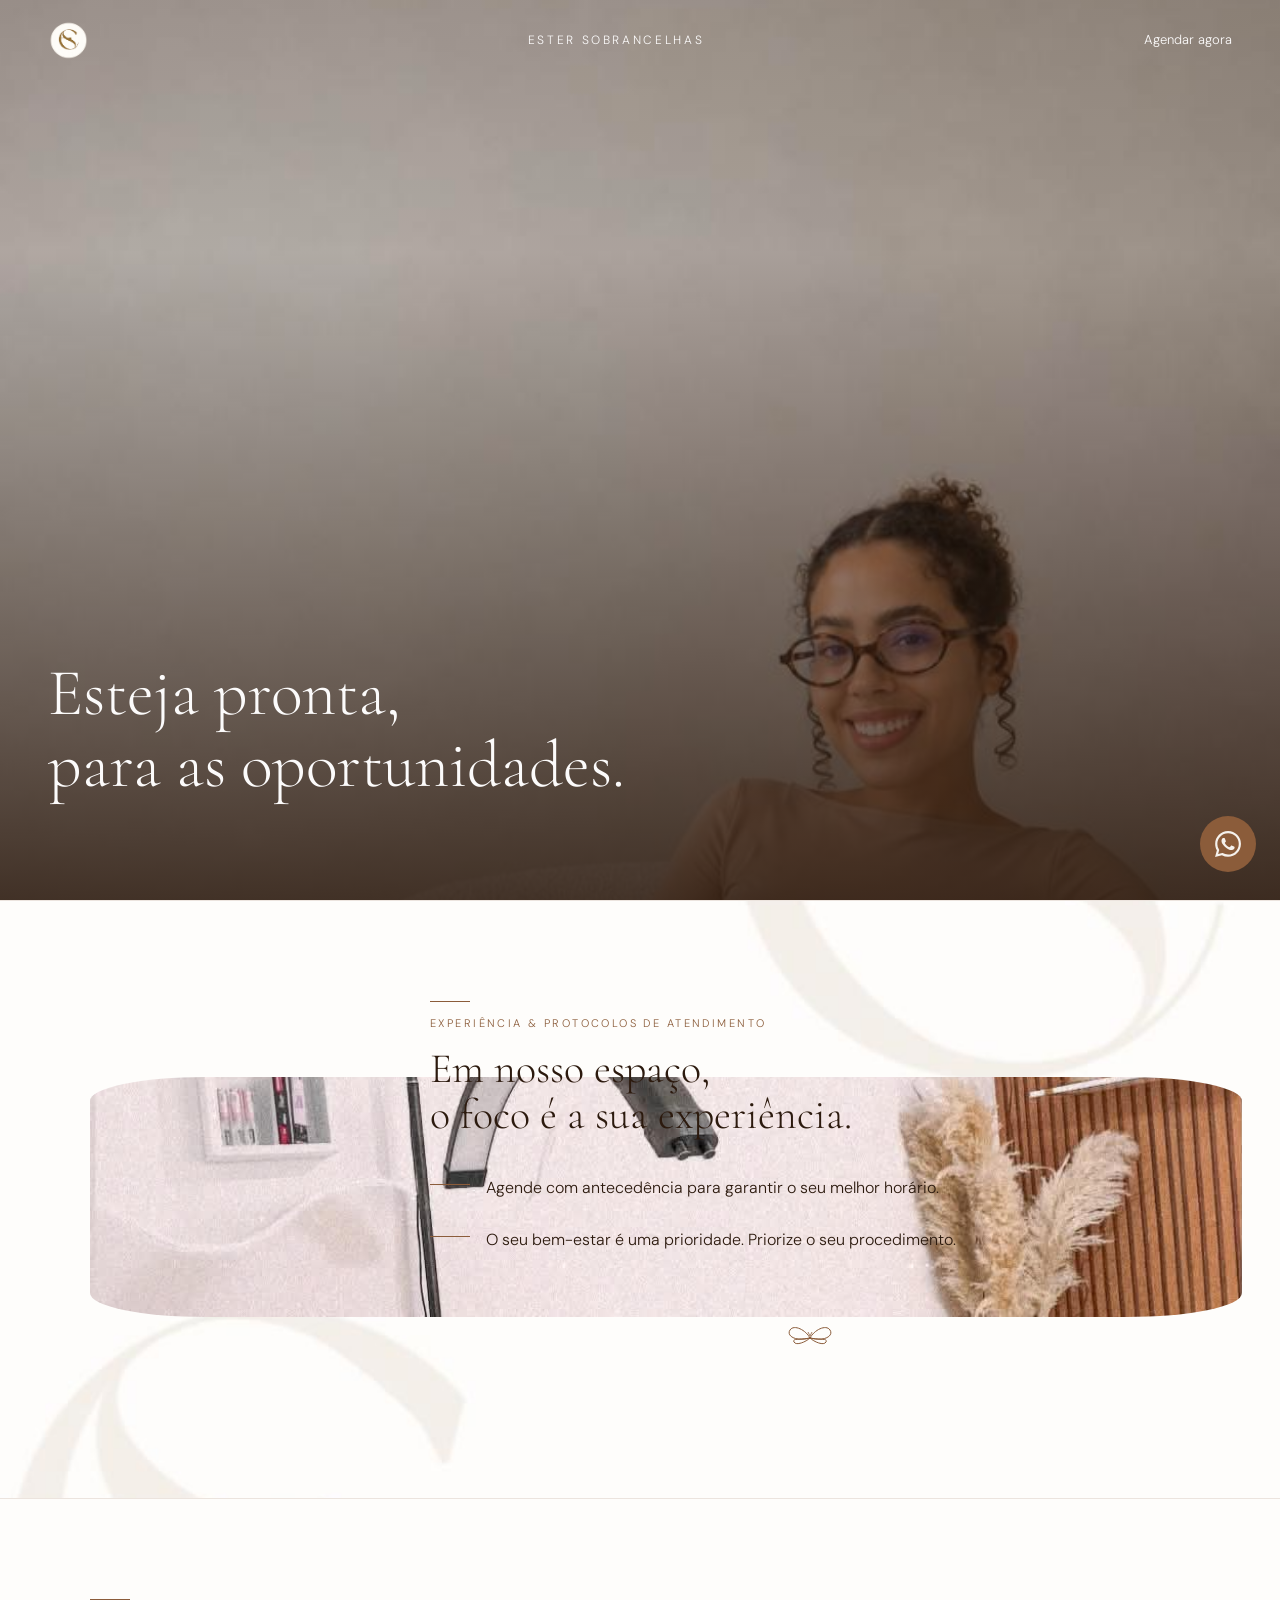
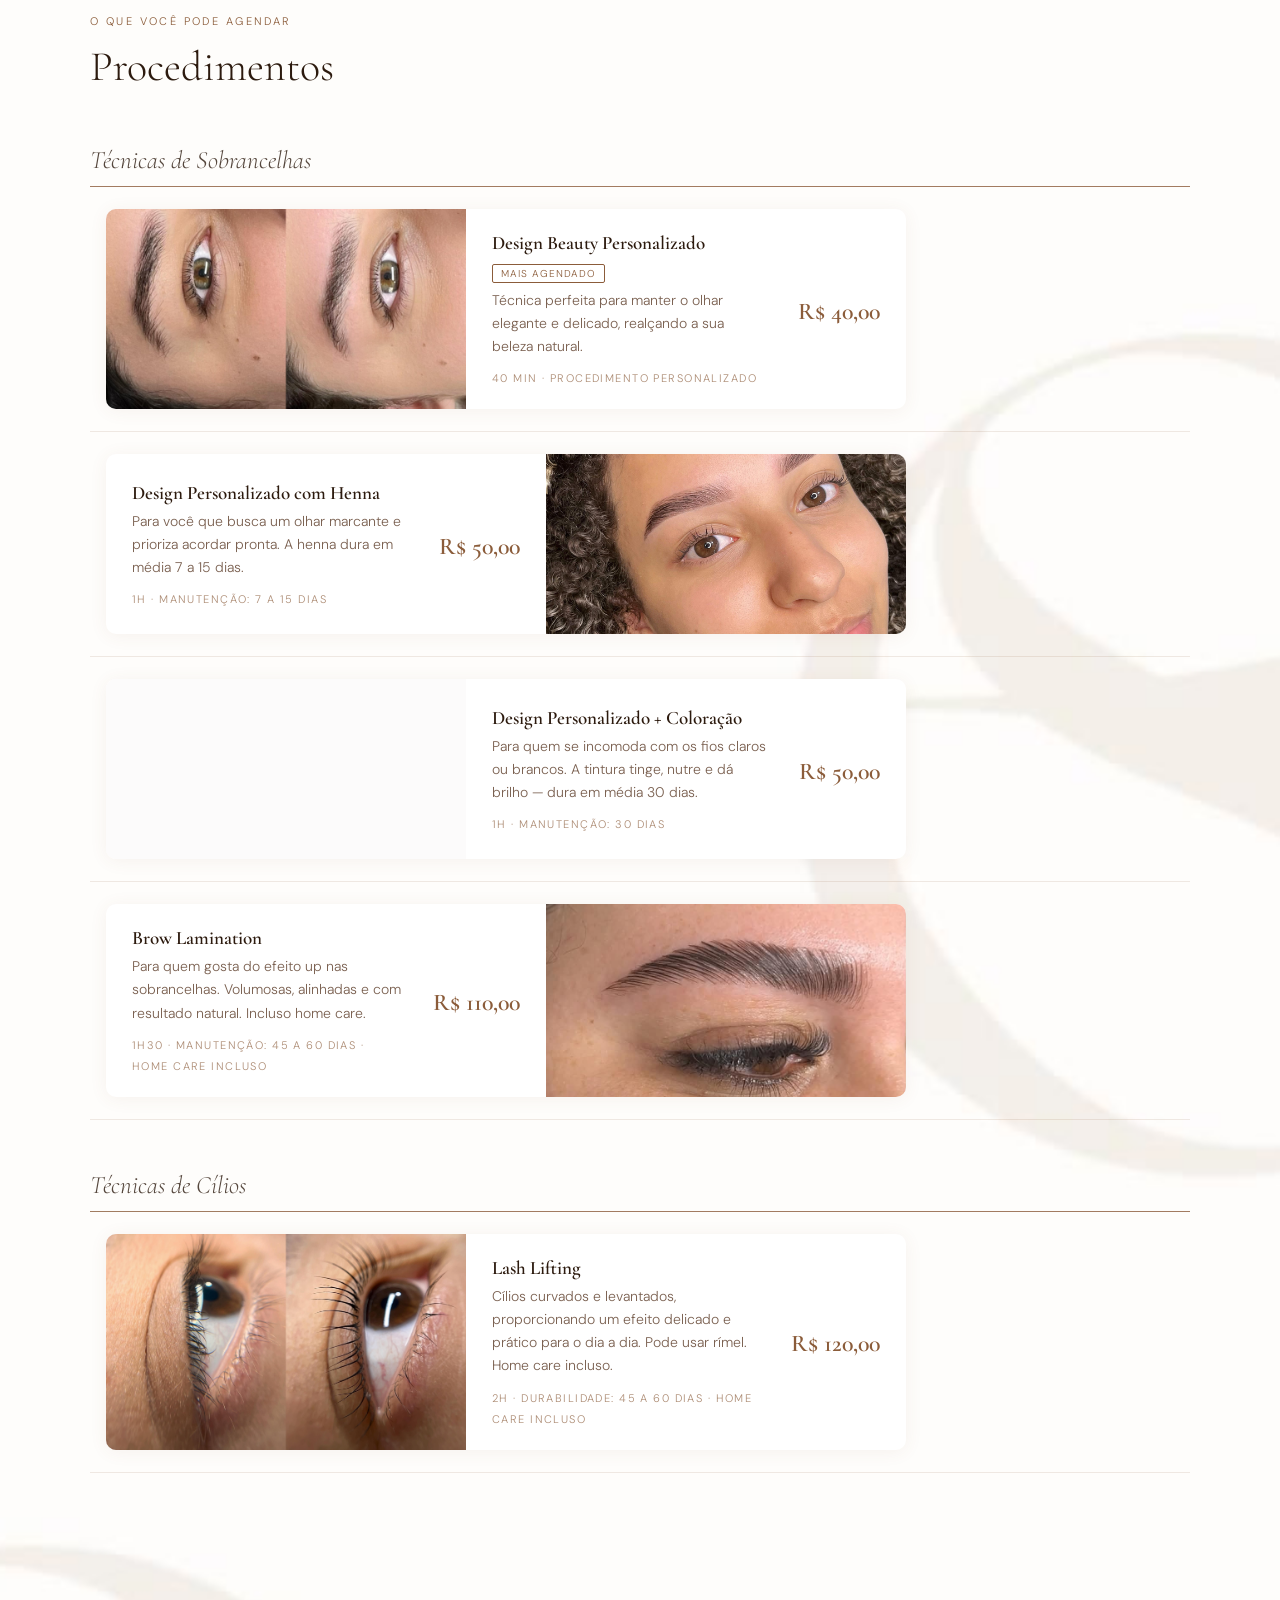
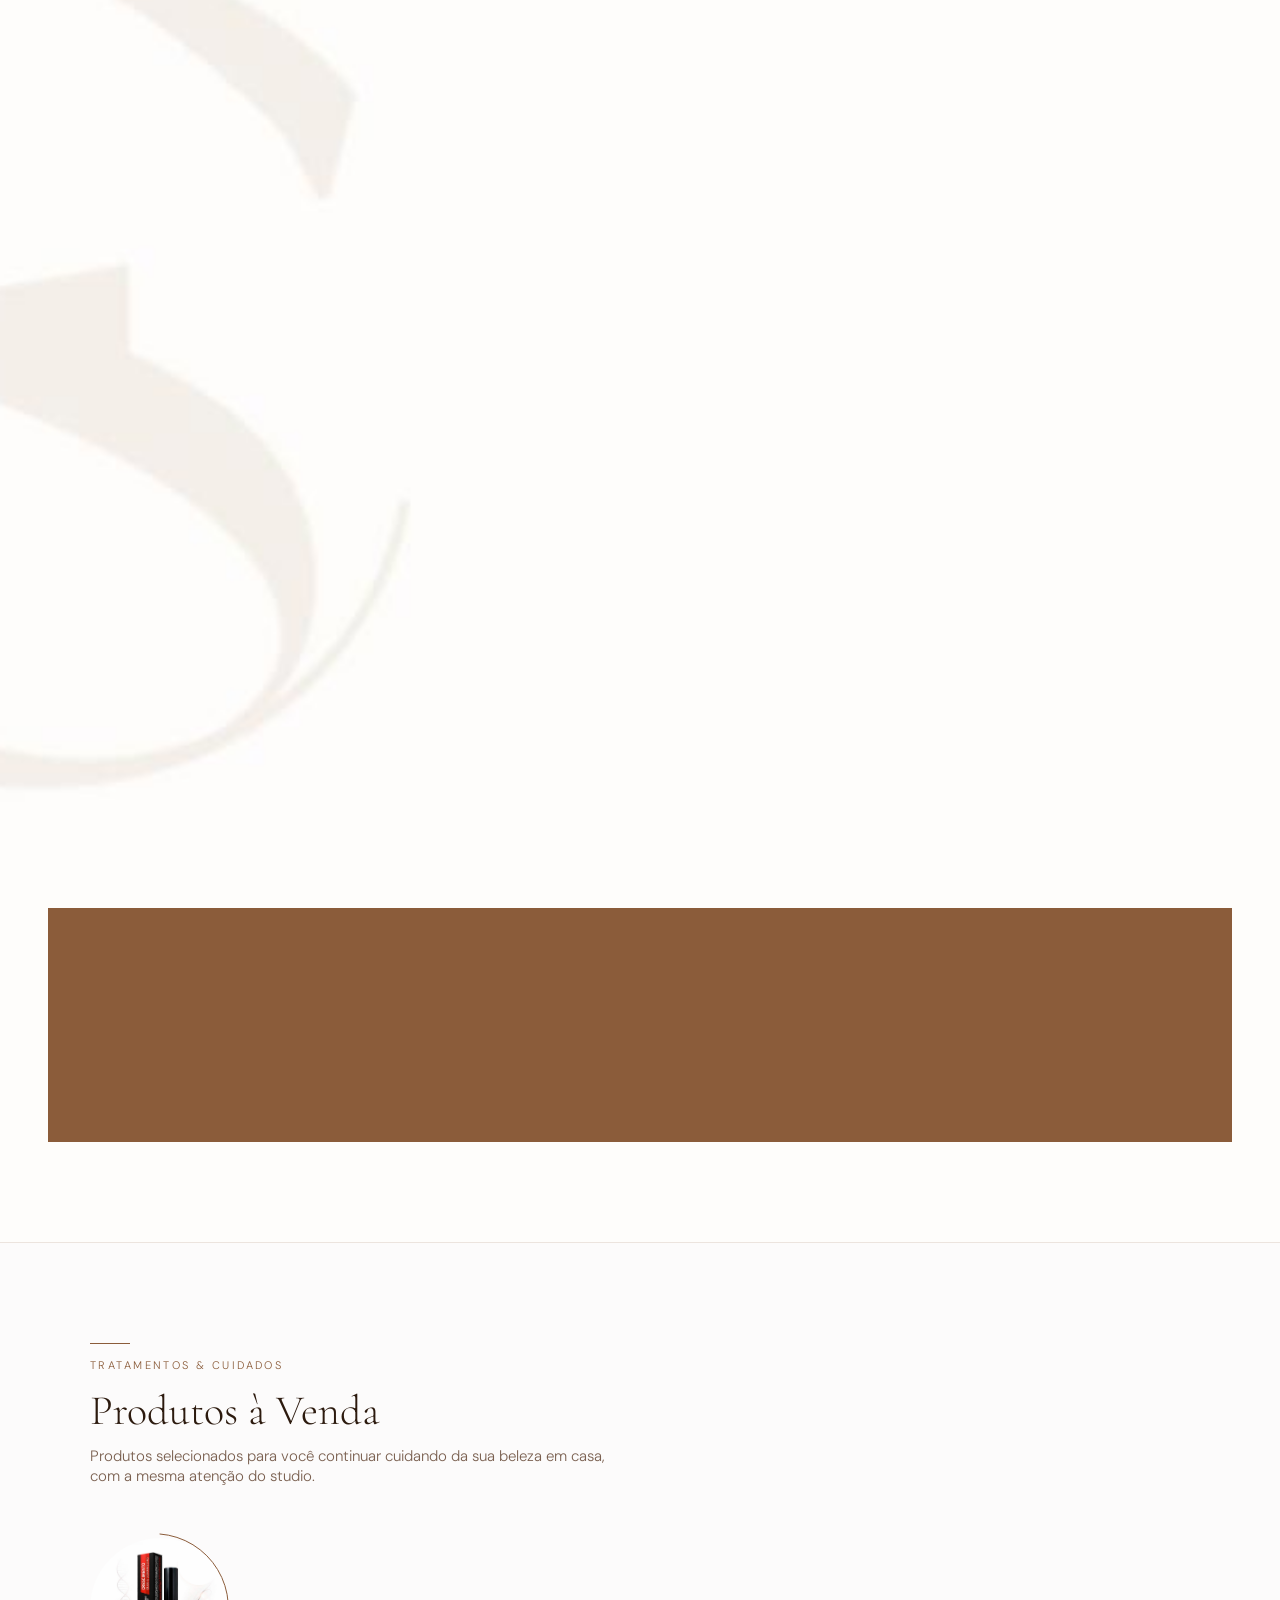
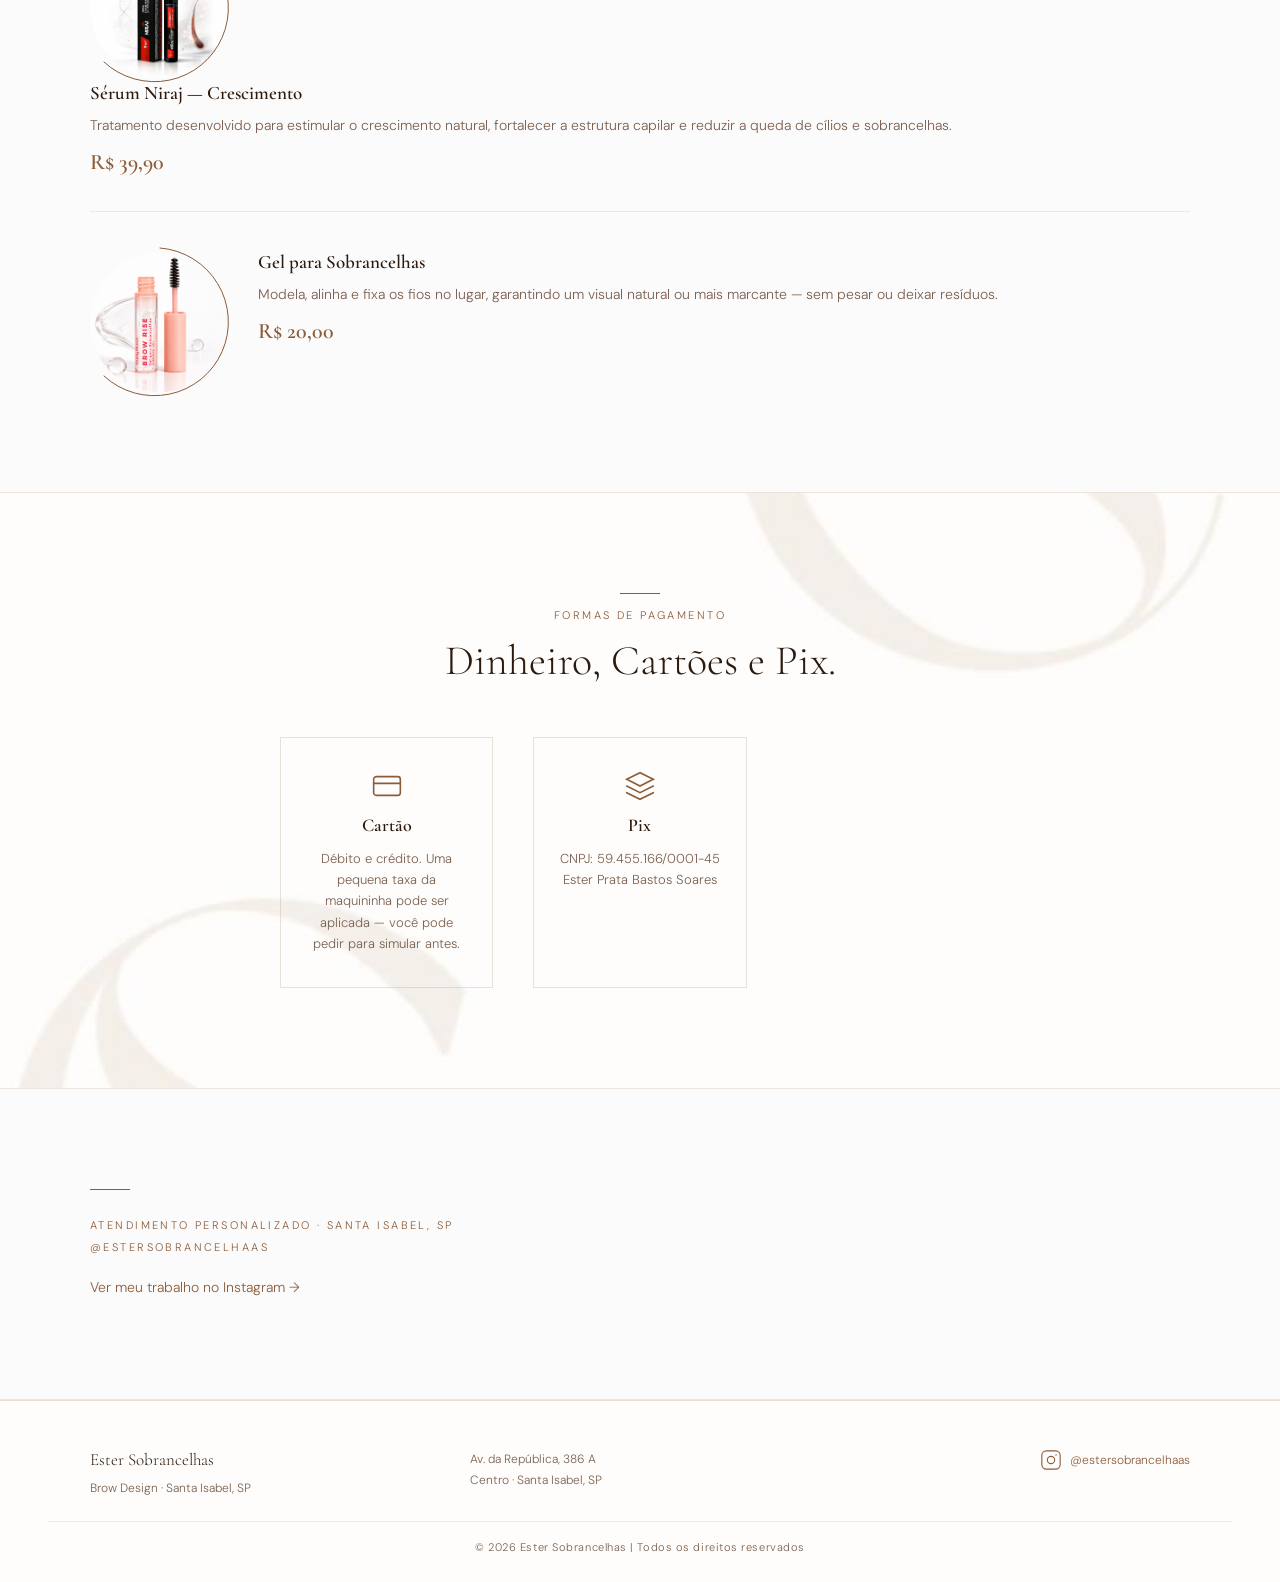
==== index.html @ c5d0e006 "conteudo" ====
<!DOCTYPE html>
<html lang="pt-BR">
<head>
<meta charset="UTF-8">
<meta name="viewport" content="width=device-width, initial-scale=1.0">
<title>Ester Sobrancelhas · Brow Design</title>
<meta name="description" content="Brow design especializado em Santa Isabel, SP. Sobrancelhas que realçam o que você já tem — sem exagero, sem artificialidade.">
<link rel="icon" type="image/x-icon" href="imagem/logo.png">
<link rel="preconnect" href="https://fonts.googleapis.com">
<link rel="preconnect" href="https://fonts.gstatic.com" crossorigin>
<link href="https://fonts.googleapis.com/css2?family=Cormorant+Garamond:ital,wght@0,300;0,600;1,300;1,600&family=DM+Sans:wght@300;400&display=swap" rel="stylesheet">
<link rel="stylesheet" href="style.css">
</head>
<body>

<!-- NAV -->
<nav id="nav" role="navigation" aria-label="Navegação principal">
  <a href="#hero" class="nav-brand"><div class="nav-brand-icon"></div></a>
  <a href="#hero" class="nav-brand">Ester Sobrancelhas</a>
  <a href="https://wa.me/5511995281516?text=Ol%C3%A1%2C%20Ester%21%20Encontrei%20seu%20site%20e%20quero%20agendar%20um%20hor%C3%A1rio.%20Pode%20me%20informar%20as%20datas%20dispon%C3%ADveis%3F" class="nav-cta" target="_blank" rel="noopener">Agendar agora</a>
  <button class="hamburger" aria-label="Abrir menu" id="hamburger-btn">
    <span></span><span></span><span></span>
  </button>
</nav>

<!-- MOBILE MENU -->
<div class="mobile-menu" id="mobile-menu" role="dialog" aria-modal="true">
  <button class="menu-close" id="menu-close" aria-label="Fechar menu">&#215;</button>
  <a href="#experiencia" onclick="closeMobileMenu()">Experiência</a>
  <a href="#services" onclick="closeMobileMenu()">Procedimentos</a>
  <a href="#produtos" onclick="closeMobileMenu()">Produtos</a>
  <a href="#authority" onclick="closeMobileMenu()">Contatos</a>
  <a href="https://online.maapp.com.br/studiopratabeauty" target="_blank" rel="noopener" onclick="closeMobileMenu()">Agendar agora</a>
</div>

<!-- HERO -->
<section id="hero" aria-label="Apresentação">
  <div class="hero-photo"></div>
  <div class="hero-scrim"></div>

  <div class="hero-content">
    <h1 class="hero-h1">Esteja pronta,<br>para as oportunidades.</h1>
    
    </div>
  </div>
</section>

<div class="section-divider"></div>

<!-- EXPERIÊNCIA -->
<section id="experiencia" aria-label="Experiência e protocolos">
  <div class="section-inner exp-grid">
    <div class="exp-photo reveal">
      <div class="photo-wrap small2">
        <div class="photo-placeholder2">
        </div>
      </div>
    </div>
    <div class="exp-text">
      <span class="label-line reveal"></span>
      <span class="label reveal from-left">Experiência &amp; Protocolos de Atendimento</span>
      <h2 class="reveal" style="margin-top:16px;">Em nosso espaço,<br>o foco é a sua experiência.</h2>
      <div class="exp-items">
        <div class="exp-item reveal">
          <div class="pain-dash"></div>
          <p class="pain-text">Agende com antecedência para garantir o seu melhor horário.</p>
        </div>
        <div class="exp-item reveal">
          <div class="pain-dash"></div>
          <p class="pain-text">O seu bem-estar é uma prioridade. Priorize o seu procedimento.</p>
        </div>
        <div class="butterfly-divider" aria-hidden="true">
    <svg width="44" height="32" viewBox="0 0 44 32" fill="none"><path d="M22 16 C18 8 6 2 2 8 C-2 14 8 20 22 16Z" stroke="#8B5C3A" stroke-width="1" fill="none" stroke-linecap="round" stroke-linejoin="round"/><path d="M22 16 C26 8 38 2 42 8 C46 14 36 20 22 16Z" stroke="#8B5C3A" stroke-width="1" fill="none" stroke-linecap="round" stroke-linejoin="round"/><path d="M22 16 C18 20 8 24 6 20 C4 16 12 18 22 16Z" stroke="#8B5C3A" stroke-width="1" fill="none" stroke-linecap="round" stroke-linejoin="round"/><path d="M22 16 C26 20 36 24 38 20 C40 16 32 18 22 16Z" stroke="#8B5C3A" stroke-width="1" fill="none" stroke-linecap="round" stroke-linejoin="round"/><line x1="22" y1="14" x2="20" y2="10" stroke="#8B5C3A" stroke-width="0.8"/><line x1="22" y1="14" x2="24" y2="10" stroke="#8B5C3A" stroke-width="0.8"/></svg>
  </div>
      </div>
    </div>
  </div>
</section>

<div class="section-divider"></div>


<section id="services" aria-label="Procedimentos">
  <div class="section-inner">
    <div class="services-intro">
      <span class="label-line reveal"></span>
      <span class="label reveal from-left">O que você pode agendar</span>
      <h2 class="reveal" style="margin-top:16px;">Procedimentos</h2>
    </div>

    <!-- CAT 1: SOBRANCELHAS -->
    <div class="service-category reveal">
      <h3 class="category-header">Técnicas de Sobrancelhas</h3>
      <div class="service-item reveal">
        <div class="preced-direita">
          <div class="foto1"></div>
          <div class="service-info">
            <div class="service-left">
              <div class="service-name">Design Beauty Personalizado <span class="tag-popular">Mais agendado</span></div>
              <p class="service-desc">Técnica perfeita para manter o olhar elegante e delicado, realçando a sua beleza natural.</p>
              <span class="service-meta">40 min · Procedimento personalizado</span>
            </div>
            <div class="service-price">R$ 40,00</div>
          </div>
        </div>
      </div>
      <div class="service-item reveal">
        <div class="preced-esquerda">
          <div class="foto2"></div>
          <div class="service-info">
            <div class="service-left">
              <div class="service-name">Design Personalizado com Henna</div>
              <p class="service-desc">Para você que busca um olhar marcante e prioriza acordar pronta. A henna dura em média 7 a 15 dias.</p>
              <span class="service-meta">1h · Manutenção: 7 a 15 dias</span>
            </div>
            <div class="service-price">R$ 50,00</div>
          </div>
        </div>
      </div>
      <div class="service-item reveal">
        <div class="preced-direita">
          <div class="foto3"></div>
          <div class="service-info">
            <div class="service-left">
              <div class="service-name">Design Personalizado + Coloração</div>
              <p class="service-desc">Para quem se incomoda com os fios claros ou brancos. A tintura tinge, nutre e dá brilho — dura em média 30 dias.</p>
              <span class="service-meta">1h · Manutenção: 30 dias</span>
            </div>
            <div class="service-price">R$ 50,00</div>
          </div>
        </div>
      </div>
      <div class="service-item reveal">
        <div class="preced-esquerda">
          <div class="foto4"></div>
          <div class="service-info">
            <div class="service-left">
              <div class="service-name">Brow Lamination</div>
              <p class="service-desc">Para quem gosta do efeito up nas sobrancelhas. Volumosas, alinhadas e com resultado natural. Incluso home care.</p>
              <span class="service-meta">1h30 · Manutenção: 45 a 60 dias · Home care incluso</span>
            </div>
            <div class="service-price">R$ 110,00</div>
          </div>
        </div>
      </div>
    </div>

    <!-- CAT 2: CÍLIOS -->
    <div class="service-category reveal">
      <h3 class="category-header">Técnicas de Cílios</h3>
      <div class="service-item reveal">
        <div class="preced-direita">
          <div class="foto5"></div>
          <div class="service-info">
            <div class="service-left">
              <div class="service-name">Lash Lifting</div>
              <p class="service-desc">Cílios curvados e levantados, proporcionando um efeito delicado e prático para o dia a dia. Pode usar rímel. Home care incluso.</p>
              <span class="service-meta">2h · Durabilidade: 45 a 60 dias · Home care incluso</span>
            </div>
            <div class="service-price">R$ 120,00</div>
          </div>
        </div>
      </div>
    </div>

    <!-- CAT 3: LABIAL -->
    <div class="service-category reveal">
      <h3 class="category-header">Técnicas Labial</h3>
      <div class="service-item reveal">
        <div class="preced-esquerda">
          <div class="foto6"></div>
          <div class="service-info">
            <div class="service-left">
              <div class="service-name">Spa Lips</div>
              <p class="service-desc">Revitalização completa: esfoliação, nutrição e hidratação profunda. Lábios restaurados e macios em 40 minutos.</p>
              <span class="service-meta">40 min · Revitalização esfoliação + nutrição + hidratação</span>
            </div>
            <div class="service-price">R$ 35,00</div>
          </div>
        </div>
      </div>
      <div class="service-item reveal">
        <div class="preced-direita">
          <div class="foto7"></div>
          <div class="service-info">
            <div class="service-left">
              <div class="service-name">Hidra Lips</div>
              <p class="service-desc">Hidratação profunda com microagulhamento indolor para lábios mais volumosos, hidratados e com aparência mais jovem e saudável.</p>
              <span class="service-meta">45 min · Pacote de 3 sessões · A cada 15 a 20 dias</span>
            </div>
            <div class="service-price">R$ 80,00</div>
          </div>
        </div>
      </div>
    </div>

    <!-- CAT 4: FACIAL -->
    <div class="service-category reveal">
      <h3 class="category-header">Técnicas Facial</h3>
      <div class="service-item reveal">
        <div class="preced-esquerda">
          <div class="foto8"></div>
          <div class="service-info">
            <div class="service-left">
              <div class="service-name">Epilação de Buço</div>
              <p class="service-desc">Aquele ar de limpeza e leveza que você sente logo depois. Técnica egípcia — rápida, precisa e confortável.</p>
              <span class="service-meta">30 min · Manutenção: a cada 15 dias</span>
            </div>
            <div class="service-price">R$ 25,00</div>
          </div>
        </div>
      </div>
    </div>

    <!-- BUTTERFLY -->
    <div class="butterfly-divider reveal" aria-hidden="true">
      <svg width="44" height="32" viewBox="0 0 44 32" fill="none"><path d="M22 16 C18 8 6 2 2 8 C-2 14 8 20 22 16Z" stroke="#B8976A" stroke-width="1" fill="none" stroke-linecap="round" stroke-linejoin="round"/><path d="M22 16 C26 8 38 2 42 8 C46 14 36 20 22 16Z" stroke="#B8976A" stroke-width="1" fill="none" stroke-linecap="round" stroke-linejoin="round"/><path d="M22 16 C18 20 8 24 6 20 C4 16 12 18 22 16Z" stroke="#B8976A" stroke-width="1" fill="none" stroke-linecap="round" stroke-linejoin="round"/><path d="M22 16 C26 20 36 24 38 20 C40 16 32 18 22 16Z" stroke="#B8976A" stroke-width="1" fill="none" stroke-linecap="round" stroke-linejoin="round"/><line x1="22" y1="14" x2="20" y2="10" stroke="#B8976A" stroke-width="0.8"/><line x1="22" y1="14" x2="24" y2="10" stroke="#B8976A" stroke-width="0.8"/></svg>
    </div>
  </div>

  <!-- SERVICES CTA STRIP -->
  <div class="services-cta-strip">
    <p class="reveal">Pronta para escolher o seu procedimento?</p>
    <a href="https://online.maapp.com.br/studiopratabeauty" class="btn-outline-light reveal" target="_blank" rel="noopener">
      <span>Agendar agora pelo site</span>
    </a>
  </div>
</section>

<div class="section-divider"></div>

<!-- PRODUTOS -->
<section id="produtos" style="background:var(--bg-alt);" aria-label="Produtos à venda">
  <div class="section-inner">
    <span class="label-line reveal"></span>
    <span class="label reveal from-left">Tratamentos &amp; Cuidados</span>
    <h2 class="reveal" style="margin-top:16px;">Produtos à Venda</h2>
    <p class="reveal" style="margin-top:12px;font-size:15px;color:var(--muted);max-width:520px;">Produtos selecionados para você continuar cuidando da sua beleza em casa, com a mesma atenção do studio.</p>

    <div class="produtos-grid">
      <div class="produto-item reveal">
        <div class="produto-total">
          <div class="produto-photo">
            <div class="photo-placeholder3">
            </div>
            <svg class="arc-svg" viewBox="0 0 168 168" fill="none" aria-hidden="true">
              <path d="M84 10 A74 74 0 1 1 28 138" stroke="#8B5C3A" stroke-width="1" fill="none" stroke-linecap="round"/>
            </svg>
          </div>
          <div class="produto-info">
            <h3 class="produto-name">Sérum Niraj — Crescimento</h3>
            <p class="produto-desc">Tratamento desenvolvido para estimular o crescimento natural, fortalecer a estrutura capilar e reduzir a queda de cílios e sobrancelhas.</p>
            <span class="produto-price">R$ 39,90</span>
          </div>
        </div>
      </div>

      <div class="produto-item reveal">
        <div class="produto-photo">
          <div class="photo-placeholder4">

          </div>
          <svg class="arc-svg" viewBox="0 0 168 168" fill="none" aria-hidden="true">
            <path d="M84 10 A74 74 0 1 1 28 138" stroke="#8B5C3A" stroke-width="1" fill="none" stroke-linecap="round"/>
          </svg>
        </div>
        <div class="produto-info">
          <h3 class="produto-name">Gel para Sobrancelhas</h3>
          <p class="produto-desc">Modela, alinha e fixa os fios no lugar, garantindo um visual natural ou mais marcante — sem pesar ou deixar resíduos.</p>
          <span class="produto-price">R$ 20,00</span>
        </div>
      </div>
      </div>
  </div>
</section>

<div class="section-divider"></div>

<!-- PAGAMENTO -->
<section id="pagamento" aria-label="Formas de pagamento">
  <div class="section-inner narrow" style="text-align:center;">
    <span class="label-line reveal" style="margin:0 auto 14px;"></span>
    <span class="label reveal">Formas de Pagamento</span>
    <h2 class="reveal" style="margin-top:16px;">Dinheiro, Cartões e Pix.</h2>
    <div class="pagamento-grid">
      <div class="pagamento-item reveal">
        <svg width="32" height="32" viewBox="0 0 24 24" fill="none" stroke="#8B5C3A" stroke-width="1.2" stroke-linecap="round"><rect x="2" y="5" width="20" height="14" rx="2"/><line x1="2" y1="10" x2="22" y2="10"/></svg>
        <p class="pagamento-label">Cartão</p>
        <p class="pagamento-desc">Débito e crédito. Uma pequena taxa da maquininha pode ser aplicada — você pode pedir para simular antes.</p>
      </div>
      <div class="pagamento-item reveal">
        <svg width="32" height="32" viewBox="0 0 24 24" fill="none" stroke="#8B5C3A" stroke-width="1.2" stroke-linecap="round"><path d="M12 2L2 7l10 5 10-5-10-5z"/><path d="M2 17l10 5 10-5"/><path d="M2 12l10 5 10-5"/></svg>
        <p class="pagamento-label">Pix</p>
        <p class="pagamento-desc">CNPJ: 59.455.166/0001-45<br>Ester Prata Bastos Soares</p>
      </div>
      <div class="pagamento-item reveal">
        <svg width="32" height="32" viewBox="0 0 24 24" fill="none" stroke="#8B5C3A" stroke-width="1.2" stroke-linecap="round"><circle cx="12" cy="12" r="10"/><line x1="12" y1="8" x2="12" y2="12"/><line x1="12" y1="16" x2="12.01" y2="16"/></svg>
        <p class="pagamento-label">Dinheiro</p>
        <p class="pagamento-desc">Pagamento em espécie aceito para todos os procedimentos e produtos.</p>
      </div>
    </div>
  </div>
</section>

<div class="section-divider"></div>

<!-- AUTHORITY -->
<section id="authority" style="background:var(--bg-alt);" aria-label="Sobre a Ester">
  <div class="section-inner">
    <span class="label-line reveal"></span>
        <div class="authority-labels">
          <span class="label">Atendimento personalizado · Santa Isabel, SP</span>
          <span class="label">@estersobrancelhaas</span>
        </div>
        <a href="https://www.instagram.com/estersobrancelhaas?igsh=am1hY3pqaXh1bGdt&utm_source=qr" class="authority-link" target="_blank" rel="noopener">Ver meu trabalho no Instagram &rarr;</a>
      </div>
    </div>
  </div>
</section>

<div class="section-divider"></div>

<!-- FOOTER -->
<footer>
  <div class="footer-inner">
    <div>
      <span class="footer-brand-name">Ester Sobrancelhas</span>
      <span class="footer-sub">Brow Design · Santa Isabel, SP</span>
    </div>
    <div>
      <a href="https://maps.app.goo.gl/1htjmqjbZmZFP3qn6?g_st=ic" class="footer-address" target="_blank" rel="noopener">
        Av. da República, 386 A<br>Centro · Santa Isabel, SP
      </a>
    </div>
    <div class="footer-social">
      <a href="https://www.instagram.com/estersobrancelhaas?igsh=am1hY3pqaXh1bGdt&utm_source=qr" class="footer-ig-link" target="_blank" rel="noopener" aria-label="Instagram da Ester Sobrancelhas">
        <svg viewBox="0 0 24 24" fill="none" stroke="#8B5C3A" stroke-width="1.2" stroke-linecap="round" stroke-linejoin="round"><rect x="2" y="2" width="20" height="20" rx="5"/><circle cx="12" cy="12" r="4"/><circle cx="17.5" cy="6.5" r="0.8" fill="#8B5C3A" stroke="none"/></svg>
        <span class="footer-ig-handle">@estersobrancelhaas</span>
      </a>
    </div>
  </div>
  <div class="footer-bottom">
    <p>&copy; <span id="ano"></span> Ester Sobrancelhas | Todos os direitos reservados</p>

<script>
  document.getElementById('ano').textContent = new Date().getFullYear();
</script></div>
</footer>

<!-- FLOATING WHATSAPP -->
<div id="whatsapp-float" aria-label="Agendar via WhatsApp">
  <a href="https://wa.me/5511995281516?text=Ol%C3%A1%2C%20Ester%21%20Encontrei%20seu%20site%20e%20quero%20agendar%20um%20hor%C3%A1rio." target="_blank" rel="noopener" aria-label="Abrir WhatsApp">
    <div class="wa-pulse-ring"></div>
    <span class="wa-tooltip">Agendar via WhatsApp</span>
    <svg width="26" height="26" viewBox="0 0 24 24" fill="#F5F1EC" aria-hidden="true"><path d="M17.472 14.382c-.297-.149-1.758-.867-2.03-.967-.273-.099-.471-.148-.67.15-.197.297-.767.966-.94 1.164-.173.199-.347.223-.644.075-.297-.15-1.255-.463-2.39-1.475-.883-.788-1.48-1.761-1.653-2.059-.173-.297-.018-.458.13-.606.134-.133.298-.347.446-.52.149-.174.198-.298.298-.497.099-.198.05-.371-.025-.52-.075-.149-.669-1.612-.916-2.207-.242-.579-.487-.5-.669-.51-.173-.008-.371-.01-.57-.01-.198 0-.52.074-.792.372-.272.297-1.04 1.016-1.04 2.479 0 1.462 1.065 2.875 1.213 3.074.149.198 2.096 3.2 5.077 4.487.709.306 1.262.489 1.694.625.712.227 1.36.195 1.871.118.571-.085 1.758-.719 2.006-1.413.248-.694.248-1.289.173-1.413-.074-.124-.272-.198-.57-.347m-5.421 7.403h-.004a9.87 9.87 0 01-5.031-1.378l-.361-.214-3.741.982.998-3.648-.235-.374a9.86 9.86 0 01-1.51-5.26c.001-5.45 4.436-9.884 9.888-9.884 2.64 0 5.122 1.03 6.988 2.898a9.825 9.825 0 012.893 6.994c-.003 5.45-4.437 9.884-9.885 9.884m8.413-18.297A11.815 11.815 0 0012.05 0C5.495 0 .16 5.335.157 11.892c0 2.096.547 4.142 1.588 5.945L.057 24l6.305-1.654a11.882 11.882 0 005.683 1.448h.005c6.554 0 11.89-5.335 11.893-11.893a11.821 11.821 0 00-3.48-8.413z"/></svg>
  </a>
</div>

<script src="script.js"></script>
</body>
</html>
---- style.css ----
:root {
  --bg:         #fcfbfb;
  --bg-alt:     #fcfbfb;
  --bg-soft:    #fcfbfb;
  --copper:     #8B5C3A;
  --copper-warm:#A0714F;
  --gold:       #B8976A;
  --text:       #2C1A0E;
  --muted:      #7A6050;
  --light:      #fcfbfb;
}

*, *::before, *::after { box-sizing: border-box; margin: 0; padding: 0; }
html { scroll-behavior: smooth; font-size: 16px; }
body { font-family: 'DM Sans', sans-serif; font-weight: 300; background: var(--bg); color: var(--text); overflow-x: hidden; }

h1, h2, h3 { font-family: 'Cormorant Garamond', serif; font-weight: 300; line-height: 1.1; }
h1 { font-size: clamp(38px, 6vw, 66px); }
h2 { font-size: clamp(26px, 4vw, 42px); }
h3 { font-size: clamp(17px, 2.2vw, 21px); font-weight: 600; }

.label { font-family: 'DM Sans', sans-serif; font-weight: 300; font-size: 11px; letter-spacing: 0.22em; text-transform: uppercase; color: var(--copper); display: block; }
.label-line { display: block; width: 0; height: 1px; background: var(--copper); margin-bottom: 14px; transition: width 0.5s ease; }
.label-line.revealed { width: 40px; }

.reveal { opacity: 0; transform: translateY(22px); transition: opacity 0.7s ease, transform 0.7s ease; }
.reveal.from-left { transform: translateX(-14px); }
.reveal.revealed { opacity: 1; transform: translate(0, 0); }

/* NAV */
.nav-brand-icon{
  width: 40px;
  height: 40px;
  border-radius: 50%;
  background-image: url('imagem/logo.png');
  background-size: cover;
}
#nav { position: fixed; top: 0; left: 0; right: 0; z-index: 100; padding: 20px 48px; display: flex; align-items: center; justify-content: space-between; transition: background 0.35s ease, border-color 0.35s ease; border-bottom: 1px solid transparent; }
#nav.scrolled { background: rgba(245,241,236,0.96); border-bottom-color: #D4BBA8; backdrop-filter: blur(8px); }
.nav-brand { font-family: 'DM Sans', sans-serif; font-weight: 300; font-size: 12px; letter-spacing: 0.22em; text-transform: uppercase; color: var(--light); text-decoration: none; transition: color 0.35s ease; }
#nav.scrolled .nav-brand { color: var(--text); }
.nav-cta { font-family: 'DM Sans', sans-serif; font-weight: 300; font-size: 13px; color: var(--light); text-decoration: none; position: relative; padding-bottom: 2px; transition: color 0.35s ease; }
#nav.scrolled .nav-cta { color: var(--copper); }
.nav-cta::after { content: ''; position: absolute; bottom: 0; left: 0; width: 100%; height: 1px; background: var(--light); transform: scaleX(0); transform-origin: left; transition: transform 0.3s ease, background 0.35s ease; }
#nav.scrolled .nav-cta::after { background: var(--copper); }
.nav-cta:hover::after { transform: scaleX(1); }
.hamburger { display: none; flex-direction: column; gap: 5px; cursor: pointer; background: none; border: none; padding: 4px; }
.hamburger span { display: block; width: 24px; height: 1px; background: var(--light); transition: background 0.35s ease; }
#nav.scrolled .hamburger span { background: var(--copper); }

.mobile-menu { position: fixed; inset: 0; background: var(--bg); z-index: 200; display: flex; flex-direction: column; align-items: center; justify-content: center; gap: 36px; transform: translateX(100%); transition: transform 0.4s cubic-bezier(0.77,0,0.175,1); }
.mobile-menu.open { transform: translateX(0); }
.mobile-menu a { font-family: 'Cormorant Garamond', serif; font-weight: 300; font-size: 30px; color: var(--text); text-decoration: none; opacity: 0; transform: translateY(16px); transition: opacity 0.3s ease, transform 0.3s ease, color 0.2s; }
.mobile-menu.open a { opacity: 1; transform: translateY(0); }
.mobile-menu.open a:nth-child(2) { transition-delay: 0.1s; }
.mobile-menu.open a:nth-child(3) { transition-delay: 0.17s; }
.mobile-menu.open a:nth-child(4) { transition-delay: 0.24s; }
.mobile-menu.open a:nth-child(5) { transition-delay: 0.31s; }
.mobile-menu.open a:nth-child(6) { transition-delay: 0.38s; }
.mobile-menu a:hover { color: var(--copper); }
.menu-close { position: absolute; top: 24px; right: 32px; background: none; border: none; font-size: 24px; color: var(--copper); cursor: pointer; }

/* HERO — foto de fundo full-bleed */
#hero {
  position: relative;
  min-height: 100svh;
  display: flex;
  flex-direction: column;
  justify-content: flex-end;
  overflow: hidden;
  padding: 0;
}
.hero-photo {
  position: absolute;
  inset: 0;
  background-image: url('imagem/propriet1.jpg');
  background-size: cover;
  background-position: center 18%;
  z-index: 0;
}
.hero-scrim {
  position: absolute;
  inset: 0;
  z-index: 1;
  background: linear-gradient(180deg, rgba(44,26,14,0.12) 0%, rgba(44,26,14,0.05) 28%, rgba(44,26,14,0.55) 72%, rgba(44,26,14,0.86) 100%);
}
.hero-top-label {
  position: absolute;
  top: 96px;
  left: 20px;
  right: 20px;
  z-index: 2;
  animation: fadeUp 0.6s ease 0.3s both;
}
.hero-top-label .label-line { background: var(--light); }
.hero-top-label .label { color: var(--light); opacity: 0.92; }

.hero-content {
  position: relative;
  z-index: 2;
  padding: 0 20px 56px;
  max-width: 640px;
}
.hero-h1 { margin-bottom: 18px; color: var(--light); animation: fadeUp 0.9s ease 0.5s both; }
.hero-sub { font-size: 16px; line-height: 1.7; color: rgba(245,241,236,0.86); margin-bottom: 32px; max-width: 420px; animation: fadeUp 0.9s ease 0.7s both; }
.hero-cta-group { animation: scaleIn 0.7s ease 0.95s both; }
.hero-micro { display: block; margin-top: 14px; font-size: 12px; color: rgba(245,241,236,0.75); }

#hero .btn-outline { border-color: var(--light); color: var(--light); }
#hero .btn-outline::before { background: var(--light); }
#hero .btn-outline:hover { color: var(--copper); }

.scroll-indicator { position: relative; z-index: 2; align-self: center; margin-bottom: 22px; display: flex; flex-direction: column; align-items: center; gap: 8px; opacity: 0; animation: fadeIn 0.5s ease 1.6s forwards; }
.scroll-line { width: 1px; height: 32px; background: var(--light); opacity: 0.8; animation: scrollBounce 2.2s ease-in-out infinite; }
.scroll-label { font-size: 10px; letter-spacing: 0.18em; text-transform: uppercase; color: var(--light); opacity: 0.8; }

@keyframes fadeUp { from { opacity: 0; transform: translateY(28px); } to { opacity: 1; transform: translateY(0); } }
@keyframes scaleIn { from { opacity: 0; transform: scale(0.95); } to { opacity: 1; transform: scale(1); } }
@keyframes fadeIn { to { opacity: 1; } }
@keyframes scrollBounce { 0%, 100% { transform: translateY(0); } 50% { transform: translateY(10px); } }
@keyframes slowRotate { from { transform: translate(-50%,-50%) rotate(0deg); } to { transform: translate(-50%,-50%) rotate(360deg); } }

@media (min-width: 700px) {
  .hero-top-label { top: 112px; left: 48px; }
  .hero-content { padding: 0 48px 80px; max-width: 680px; }
}

/* PHOTO */
.photo-wrap { position: relative; display: inline-block; width: 320px; height: 320px; }
.photo-wrap.small { width: 240px; height: 240px; }
.photo-wrap.small2 { width: 90vw; height: 240px; }
.photo-wrap.authority { width: 280px; height: 280px; }
.photo-wrap .photo-placeholder1,
.photo-wrap .photo-placeholder2 { position: absolute; inset: 0; width: 100%; height: 100%; }
.photo-placeholder1 { border-radius: 50%; background-image: url('imagem/propriet1.jpg');
  background-size: cover;
  background-position: center;
  display: flex;
  align-items: center;
  justify-content: center; }
  .photo-placeholder2 { border-radius: 10%; 
  width: 100%;
  height: 100%;
  background-image: url('imagem/studio.jpg');
  background-size: cover;
  background-position: center 15%;
  display: flex;
  align-items: center;
  justify-content: center; }
.photo-placeholder2 span { font-family: 'Cormorant Garamond', serif; font-size: 13px; color: var(--muted); letter-spacing: 0.1em; }
.photo-caption { margin-top: 16px; font-size: 11px; letter-spacing: 0.18em; text-transform: uppercase; color: var(--copper); text-align: center; }
.arc-svg { position: absolute; top: 50%; left: 50%; transform: translate(-50%,-50%); pointer-events: none; width: 116%; height: 116%; }
.arc-svg.rotating { animation: slowRotate 40s linear infinite; opacity: 0.45; }

#experiencia, #services, #pagamento {
  background-image:url('imagem/fundo.jpg');
  background-size: cover, cover;
  background-position: center, center;
  background-repeat: no-repeat, no-repeat;
  background-attachment: scroll, scroll;
}
/* SECTIONS */
section { padding: 100px 48px; }
.section-inner { max-width: 1100px; margin: 0 auto; }
.section-inner.narrow { max-width: 720px; margin: 0 auto; }
.section-divider { width: 100%; height: 1px; background: var(--copper); opacity: 0.15; }

/* BUTTONS */
.btn-outline { display: inline-block; padding: 14px 36px; border: 1px solid var(--copper); color: var(--copper); font-family: 'DM Sans', sans-serif; font-weight: 300; font-size: 14px; text-decoration: none; position: relative; overflow: hidden; transition: color 0.35s ease; }
.btn-outline::before { content: ''; position: absolute; inset: 0; background: var(--copper); transform: scaleX(0); transform-origin: left; transition: transform 0.35s ease; z-index: 0; }
.btn-outline:hover::before { transform: scaleX(1); }
.btn-outline:hover { color: var(--light); }
.btn-outline span { position: relative; z-index: 1; }

.btn-filled { display: inline-block; padding: 18px 52px; background: var(--copper); color: var(--light); font-family: 'DM Sans', sans-serif; font-weight: 400; font-size: 13px; letter-spacing: 0.12em; text-transform: uppercase; text-decoration: none; border-radius: 2px; transition: filter 0.2s ease, transform 0.2s ease; }
.btn-filled:hover { filter: brightness(0.88); transform: translateY(-2px); }

.btn-outline-light { display: inline-block; padding: 14px 36px; border: 1px solid var(--light); color: var(--light); font-family: 'DM Sans', sans-serif; font-weight: 300; font-size: 13px; text-decoration: none; position: relative; overflow: hidden; transition: color 0.35s ease; }
.btn-outline-light::before { content: ''; position: absolute; inset: 0; background: var(--light); transform: scaleX(0); transform-origin: left; transition: transform 0.35s ease; z-index: 0; }
.btn-outline-light:hover::before { transform: scaleX(1); }
.btn-outline-light:hover { color: var(--copper); }
.btn-outline-light span { position: relative; z-index: 1; }

/* EXPERIÊNCIA */
.exp-grid { display: grid; grid-template-columns: 260px 1fr; gap: 80px; align-items: center; }
.exp-items { margin-top: 36px; display: flex; flex-direction: column; gap: 24px; }
.exp-item { display: flex; gap: 16px; align-items: flex-start; }

/* PAIN / TENSION */
.pain-list { margin: 48px 0; display: flex; flex-direction: column; gap: 28px; }
.pain-item { display: flex; gap: 20px; align-items: flex-start; }
.pain-dash { flex-shrink: 0; width: 40px; height: 1px; background: var(--copper); margin-top: 10px; }
.pain-text { font-size: 16px; line-height: 1.75; color: var(--text); }
.closing-italic { font-family: 'Cormorant Garamond', serif; font-style: italic; font-weight: 300; font-size: 22px; color: var(--copper); text-align: center; margin-top: 40px; }
.butterfly-divider { display: flex; justify-content: center; margin: 44px 0; }

/* SOLUTION */
.solution-grid { display: grid; grid-template-columns: 1fr 1fr; gap: 80px; margin-top: 48px; align-items: start; }
.solution-para { font-size: 16px; line-height: 1.85; color: var(--text); }
.benefit-list { display: flex; flex-direction: column; gap: 24px; }
.benefit-item { display: flex; gap: 16px; align-items: flex-start; }
.benefit-dash { flex-shrink: 0; width: 28px; height: 1px; background: var(--copper); margin-top: 10px; }
.benefit-text { font-size: 15px; line-height: 1.65; color: var(--text); }

/* TIMELINE */
.timeline { margin-top: 64px; position: relative; padding-left: 80px; }
.timeline-line { position: absolute; left: 40px; top: 0; bottom: 0; width: 1px; background: var(--copper); transform: scaleY(0); transform-origin: top; transition: transform 0.8s ease; }
.timeline-line.revealed { transform: scaleY(1); }
.timeline-step { position: relative; margin-bottom: 56px; }
.timeline-step:last-child { margin-bottom: 0; }
.step-num { position: absolute; left: -72px; top: -8px; font-family: 'Cormorant Garamond', serif; font-weight: 300; font-size: 48px; color: var(--copper); line-height: 1; opacity: 0.65; }
.step-title { font-family: 'Cormorant Garamond', serif; font-weight: 600; font-size: 20px; color: var(--text); margin-bottom: 8px; }
.step-desc { font-size: 15px; line-height: 1.7; color: var(--muted); max-width: 520px; }

/* SERVICES */

.preced-direita, .preced-esquerda {
  width: 100%;
  max-width: 800px;
  display: flex;
  border-radius: 10px;
  background: #fff;
  overflow: hidden;
  box-shadow: 0 2px 18px rgba(139,92,58,0.07);
}
.preced-esquerda { flex-direction: row-reverse; }

.preced-direita .service-info,
.preced-esquerda .service-info {
  display: flex;
  align-items: center;
  width: 55%;
  padding: 22px 26px;
}

.foto1{
   width: 45%;
  flex-shrink: 0;
  min-height: 180px;
  background-size: cover;
  background-position: center 30%;
  background-color: var(--bg-alt);
}

.foto2, .foto3, .foto4, .foto5, .foto6, .foto7, .foto8 {
  width: 45%;
  flex-shrink: 0;
  min-height: 180px;
  background-size: cover;
  background-position: center;
  background-color: var(--bg-alt);
}

.foto1 { background-image: url('imagem/proced1.jpg'); }
.foto2 { background-image: url('imagem/proced2.png'); }
.foto3 { background-image: url('imagem/proced3.jpg'); }
.foto4 { background-image: url('imagem/proced4.jpg'); }
.foto5 { background-image: url('imagem/proced5.jpg'); }
.foto6 { background-image: url('imagem/proced6.png'); }
.foto7 { background-image: url('imagem/proced7.jpg'); }
.foto8 { background-image: url('imagem/proced8.jpg'); }




.services-intro { margin-bottom: 56px; }
.service-category { margin-bottom: 52px; }
.category-header { font-family: 'Cormorant Garamond', serif; font-style: italic; font-weight: 300; font-size: 25px; color: var(--text); padding-bottom: 12px; border-bottom: 1px solid var(--copper); margin-bottom: 0; opacity: 0.8; }
.service-item { display: flex; justify-content: space-between; align-items: flex-start; padding: 22px 0 22px 16px; border-bottom: 1px solid rgba(139,92,58,0.13); position: relative; transition: transform 0.3s ease; cursor: default; }
.service-item::before { content: ''; position: absolute; left: 0; top: 0; bottom: 0; width: 2px; background: var(--copper); transform: scaleY(0); transform-origin: top; transition: transform 0.3s ease; }
.service-item:hover { transform: translateY(-3px); }
.service-item:hover::before { transform: scaleY(1); }
.service-item:hover .service-price { color: var(--copper-warm); }
.service-left { flex: 1; padding-right: 32px; }
.service-name { font-family: 'Cormorant Garamond', serif; font-weight: 600; font-size: 19px; color: var(--text); margin-bottom: 6px; display: flex; align-items: center; gap: 10px; flex-wrap: wrap; }
.tag-popular { display: inline-block; font-family: 'DM Sans', sans-serif; font-weight: 300; font-size: 10px; letter-spacing: 0.1em; text-transform: uppercase; color: var(--copper); border: 1px solid var(--copper); padding: 2px 8px; border-radius: 2px; }
.service-desc { font-size: 14px; line-height: 1.65; color: var(--muted); margin-bottom: 8px; }
.service-meta { font-family: 'DM Sans', sans-serif; font-weight: 300; font-size: 11px; letter-spacing: 0.13em; text-transform: uppercase; color: var(--copper); opacity: 0.7; }
.service-price { font-family: 'Cormorant Garamond', serif; font-weight: 600; font-size: 24px; color: var(--copper); white-space: nowrap; transition: color 0.3s ease; padding-top: 4px; }
.services-cta-strip { background: var(--copper); padding: 60px 48px; text-align: center; }
.services-cta-strip p { font-family: 'Cormorant Garamond', serif; font-style: italic; font-weight: 300; font-size: 28px; color: var(--light); margin-bottom: 28px; }



/* PRODUTOS */
.produto-photo { position: relative; display: inline-block; flex-shrink: 0; width: 140px; height: 140px; }
.produto-photo .photo-placeholder3,
.produto-photo .photo-placeholder4 { position: absolute; inset: 0; width: 100%; height: 100%; border-radius: 50%; }
.produto-photo .arc-svg { width: 120%; height: 120%; }
  .photo-placeholder3 { border-radius: 50%; background-image: url('imagem/prod2.png'); 
  background-size: cover; 
  background-position: center;
  display: flex; 
  align-items: center; 
  justify-content: center; }
  .photo-placeholder4 { border-radius: 50%; background-image: url('imagem/prod1.png'); 
  background-size: cover; 
  background-position: center;
  display: flex; 
  align-items: center; 
  justify-content: center; }
.produtos-grid { display: flex; flex-direction: column; gap: 40px; margin-top: 52px; }
.produto-item { display: flex; gap: 28px; align-items: flex-start; padding-bottom: 36px; border-bottom: 1px solid rgba(139,92,58,0.13); }
.produto-item:last-child { border-bottom: none; padding-bottom: 0; }
.produto-photo { position: relative; display: inline-block; flex-shrink: 0; }
.produto-name { font-family: 'Cormorant Garamond', serif; font-weight: 600; font-size: 19px; color: var(--text); margin-bottom: 10px; }
.produto-desc { font-size: 14px; line-height: 1.65; color: var(--muted); margin-bottom: 12px; }
.produto-price { font-family: 'Cormorant Garamond', serif; font-weight: 600; font-size: 22px; color: var(--copper); }

/* PAGAMENTO */
.pagamento-grid { display: grid; grid-template-columns: repeat(3, 1fr); gap: 40px; margin-top: 52px; }
.pagamento-item { display: flex; flex-direction: column; align-items: center; text-align: center; gap: 12px; padding: 32px 24px; border: 1px solid rgba(139,92,58,0.18); transition: border-color 0.3s ease, transform 0.3s ease; }
.pagamento-item:hover { border-color: var(--copper); transform: translateY(-4px); }
.pagamento-label { font-family: 'Cormorant Garamond', serif; font-weight: 600; font-size: 18px; color: var(--text); }
.pagamento-desc { font-size: 13px; line-height: 1.65; color: var(--muted); }

/* AUTHORITY */
.authority-grid { display: grid; grid-template-columns: 320px 1fr; gap: 80px; align-items: start; margin-top: 48px; }
.authority-text p { font-size: 16px; line-height: 1.85; color: var(--text); margin-bottom: 20px; }
.authority-labels { margin-top: 28px; display: flex; flex-direction: column; gap: 8px; }
.authority-link { display: inline-block; margin-top: 24px; font-size: 14px; color: var(--copper); text-decoration: none; border-bottom: 1px solid transparent; transition: border-color 0.3s ease; padding-bottom: 2px; }
.authority-link:hover { border-bottom-color: var(--copper); }

/* FINAL CTA */
#finalcta { background: var(--bg-soft); padding: 120px 48px 100px; }
.finalcta-sub { display: block; font-size: 17px; color: var(--muted); margin: 16px auto 40px; max-width: 440px; }
.address-link { display: block; margin-top: 20px; font-size: 13px; color: var(--muted); text-decoration: none; transition: color 0.25s; }
.address-link:hover { color: var(--copper); }

/* FOOTER */
footer { background-image: url('imagem/fundo.jpg');   background-size: cover;
  background-position: bottom, center;
  background-repeat: no-repeat, no-repeat; padding: 48px 48px 28px; border-top: 1px solid rgba(139,92,58,0.2); }
.footer-inner { max-width: 1100px; margin: 0 auto; display: grid; grid-template-columns: 1fr 1fr 1fr; gap: 40px; padding-bottom: 24px; }
.footer-brand-name { font-family: 'Cormorant Garamond', serif; font-weight: 300; font-size: 17px; color: var(--text); display: block; margin-bottom: 6px; }
.footer-sub { font-size: 12px; color: var(--muted); }
.footer-address { font-size: 12px; color: var(--muted); line-height: 1.8; text-decoration: none; display: block; }
.footer-address:hover { color: var(--copper); }
.footer-social { display: flex; flex-direction: column; align-items: flex-end; gap: 8px; }
.footer-ig-link { display: flex; align-items: center; gap: 8px; text-decoration: none; transition: opacity 0.25s; }
.footer-ig-link:hover { opacity: 0.7; }
.footer-ig-link svg { width: 22px; height: 22px; }
.footer-ig-handle { font-size: 12px; color: var(--copper); }
.footer-bottom { border-top: 1px solid rgba(139,92,58,0.12); padding-top: 18px; text-align: center; font-size: 11px; color: var(--muted); letter-spacing: 0.05em; }

/* WHATSAPP FLOAT */
#whatsapp-float { position: fixed; bottom: 28px; right: 24px; z-index: 999; opacity: 0; transform: scale(0.7); transition: opacity 0.4s cubic-bezier(0.34,1.56,0.64,1), transform 0.4s cubic-bezier(0.34,1.56,0.64,1); }
#whatsapp-float.visible { opacity: 1; transform: scale(1); }
#whatsapp-float a { display: flex; align-items: center; justify-content: center; width: 56px; height: 56px; border-radius: 50%; background: var(--copper); text-decoration: none; position: relative; transition: transform 0.2s; }
#whatsapp-float a:hover { transform: scale(1.06); }
#whatsapp-float a:hover .wa-tooltip { opacity: 1; transform: translateY(-50%) translateX(-8px); }
.wa-tooltip { position: absolute; right: calc(100% + 12px); top: 50%; transform: translateY(-50%) translateX(4px); background: var(--text); color: var(--light); font-size: 12px; font-family: 'DM Sans', sans-serif; white-space: nowrap; padding: 6px 14px; border-radius: 3px; opacity: 0; pointer-events: none; transition: opacity 0.2s, transform 0.2s; }
.wa-pulse-ring { position: absolute; inset: 0; border-radius: 50%; animation: waPulse 7s ease-in-out infinite 3s; }
@keyframes waPulse { 0%, 90%, 100% { box-shadow: 0 0 0 0 rgba(139,92,58,0.5); } 10% { box-shadow: 0 0 0 14px rgba(139,92,58,0); } }

/* RESPONSIVE */
@media (max-width: 768px) {
  #nav { padding: 16px 20px; }
  .nav-brand:nth-of-type(2) { font-size: 11px; }
  .nav-cta { display: none; }
  .hamburger { display: flex; }
  section { padding: 64px 24px; }
  .hero-sub { max-width: 100%; }
  .hero-cta-group { width: 100%; }
  .btn-outline { display: block; text-align: center; }
  .photo-wrap { width: 220px; height: 220px; }
  .photo-wrap.small { width: 200px; height: 200px; }
  .photo-wrap.authority { width: 220px; height: 220px; }
  .produto-photo { width: 110px; height: 110px; }
  .solution-grid { grid-template-columns: 1fr; gap: 40px; }
  .timeline { padding-left: 48px; }
  .timeline-line { left: 8px; }
  .step-num { font-size: 32px; left: -48px; width: 40px; text-align: right; }
  .exp-grid { grid-template-columns: 1fr; gap: 36px; }
  .exp-photo { display: flex; justify-content: center; }
  .authority-grid { grid-template-columns: 1fr; gap: 40px; }
  .authority-photo-wrap { display: flex; justify-content: center; }

  /* PROCEDIMENTOS: foto em cima, texto abaixo, sempre em coluna no mobile */
  .preced-direita, .preced-esquerda { flex-direction: column; max-width: 100%; }
  .foto1, .foto2, .foto3, .foto4, .foto5, .foto6, .foto7, .foto8 { width: 100%; min-height: 200px; }
  .preced-direita .service-info, .preced-esquerda .service-info { width: 100%; padding: 20px; }
  .service-info { flex-direction: column; align-items: flex-start; gap: 12px; }
  .service-left { padding-right: 0; }
  .service-price { align-self: flex-start; }

  .produto-item { flex-direction: column; align-items: center; text-align: center; }
  .pagamento-grid { grid-template-columns: 1fr; }
  .footer-inner { grid-template-columns: 1fr; text-align: center; gap: 28px; }
  .footer-social { align-items: center; }
  .services-cta-strip { padding: 48px 24px; }
  .services-cta-strip p { font-size: 22px; }
  #finalcta { padding: 72px 24px; }
}

@media (max-width: 420px) {
  #nav { padding: 14px 16px; }
  section { padding: 52px 18px; }
  .hero-h1 { word-break: break-word; }
  .photo-wrap { width: 180px; height: 180px; }
  .photo-wrap.small { width: 170px; height: 170px; }
  .photo-wrap.authority { width: 190px; height: 190px; }
  .produto-photo { width: 96px; height: 96px; }
  .btn-filled { width: 100%; text-align: center; padding: 16px 24px; }
  .timeline { padding-left: 40px; }
  .step-num { font-size: 26px; left: -40px; }
  .service-name { font-size: 17px; }
  .service-price { font-size: 20px; }
  .pagamento-item { padding: 24px 16px; }
}

@media (prefers-reduced-motion: reduce) {
  *, *::before, *::after { animation-duration: 0.01ms !important; transition-duration: 0.01ms !important; }
}
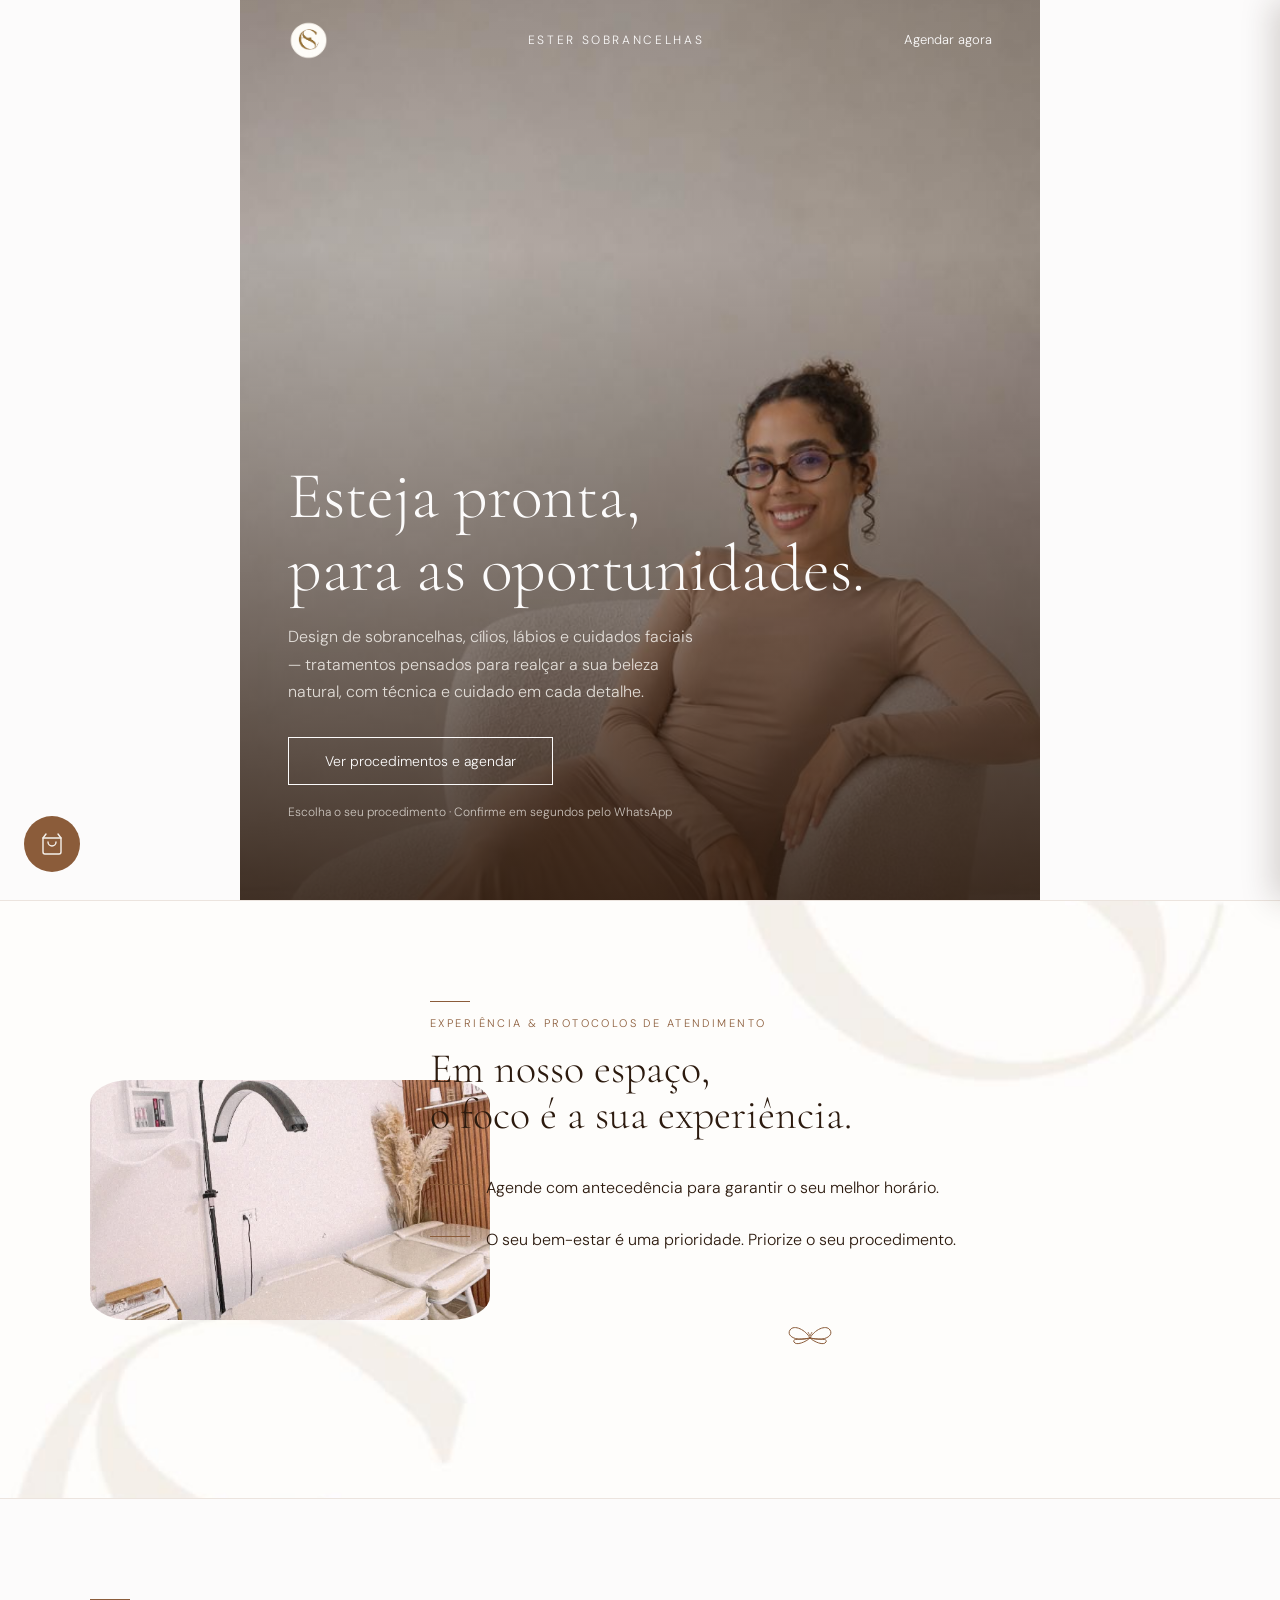
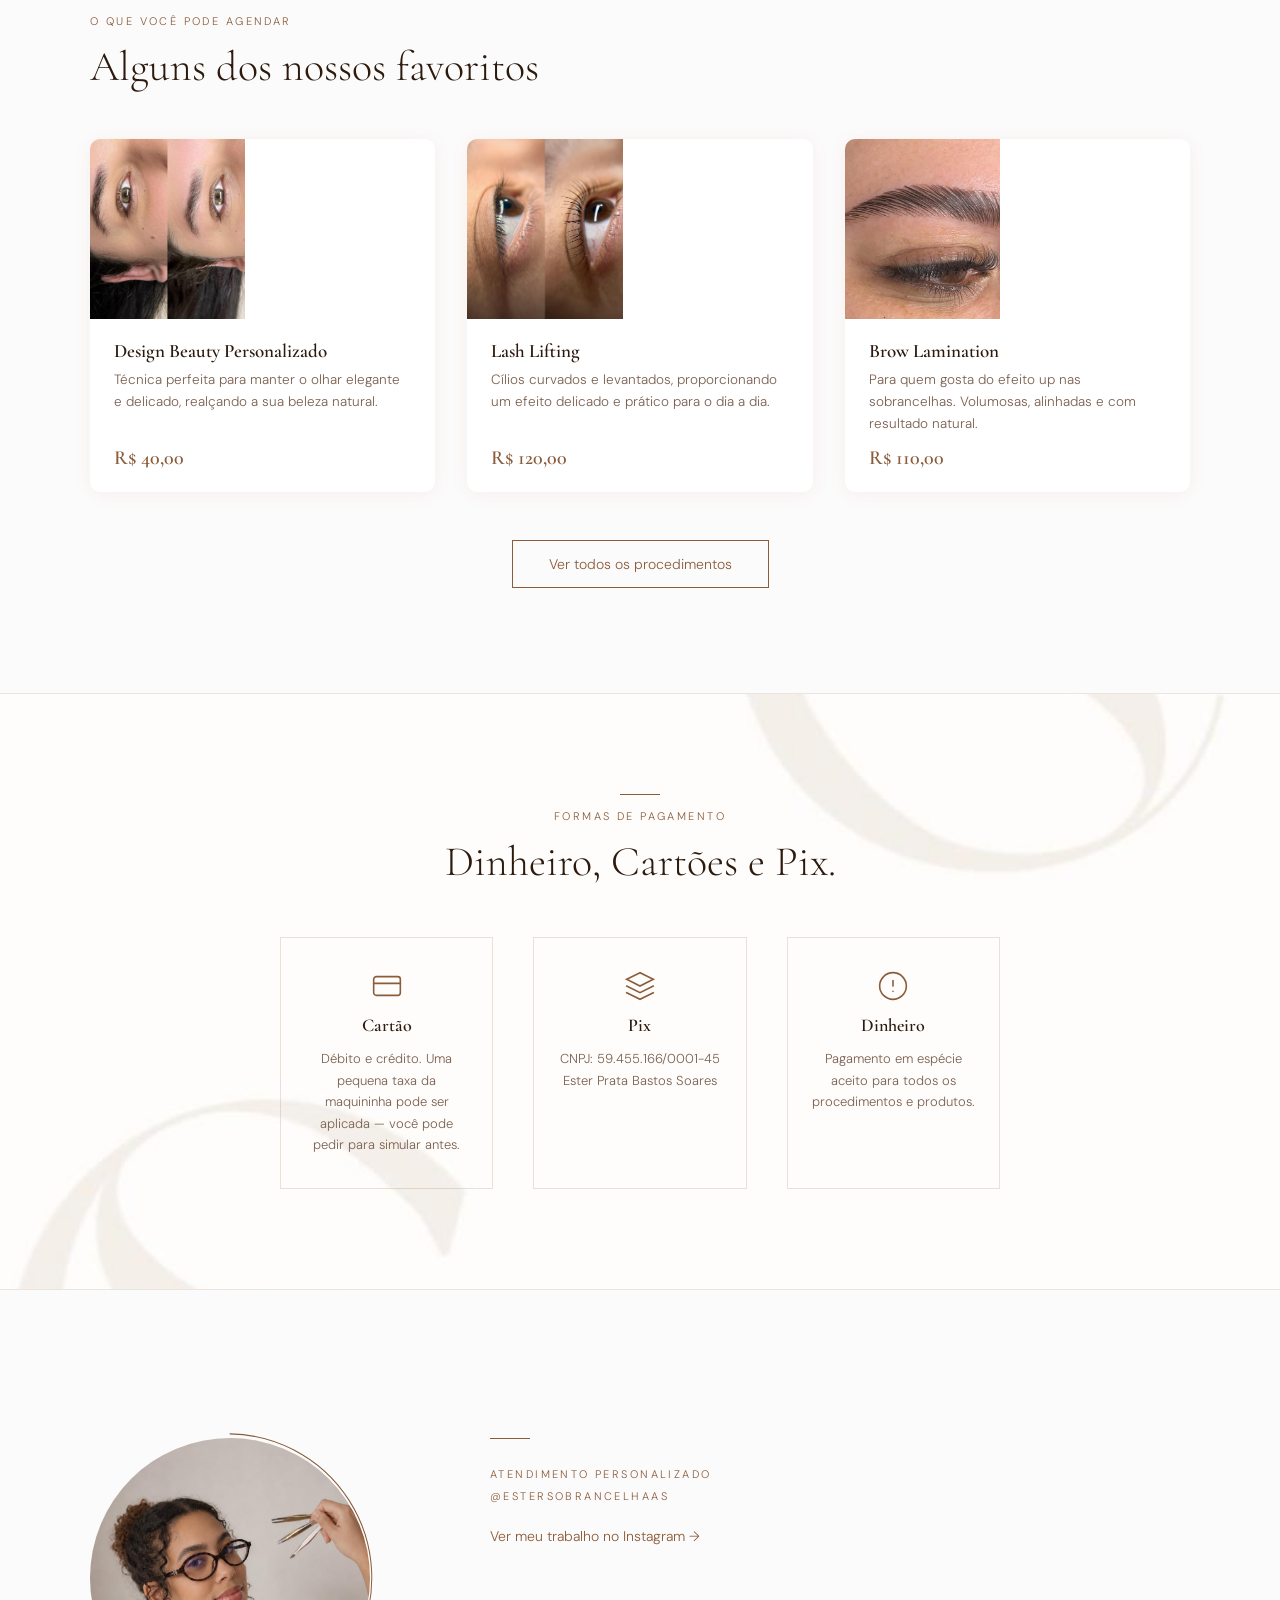
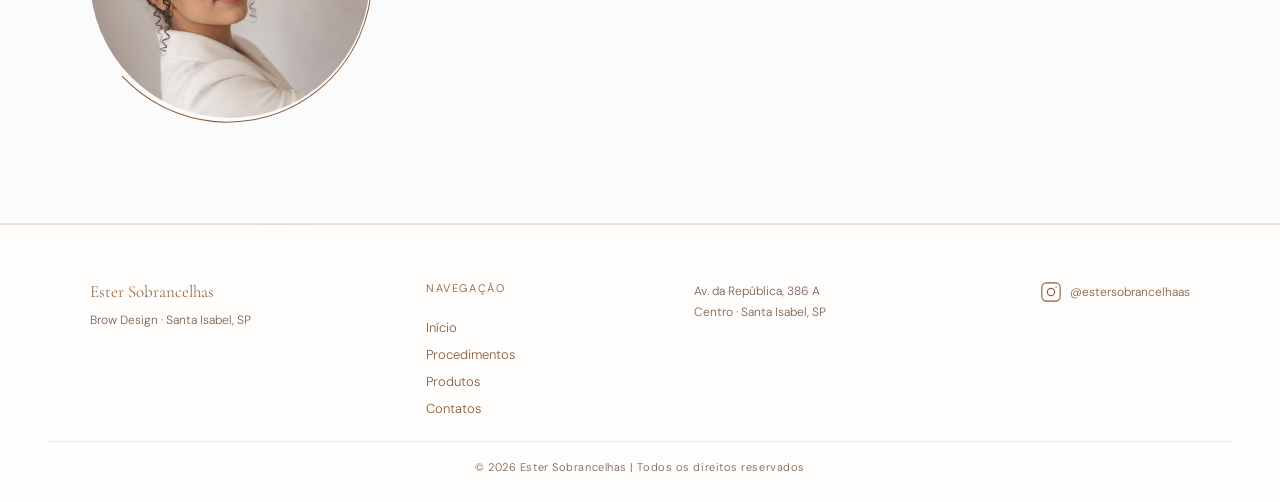
==== commit 6bbf43e0: "atualizações" ====
--- a/index.html
+++ b/index.html
@@ -3,20 +3,21 @@
 <head>
 <meta charset="UTF-8">
 <meta name="viewport" content="width=device-width, initial-scale=1.0">
-<title>Ester Sobrancelhas · Brow Design</title>
-<meta name="description" content="Brow design especializado em Santa Isabel, SP. Sobrancelhas que realçam o que você já tem — sem exagero, sem artificialidade.">
+<title>Ester Sobrancelhas · Studio de Beleza & Design de Sobrancelhas</title>
+<meta name="description" content="Studio especializado em design de sobrancelhas, cílios, lábios e cuidados faciais em Santa Isabel, SP. Agende online pelo WhatsApp.">
 <link rel="icon" type="image/x-icon" href="imagem/logo.png">
 <link rel="preconnect" href="https://fonts.googleapis.com">
 <link rel="preconnect" href="https://fonts.gstatic.com" crossorigin>
 <link href="https://fonts.googleapis.com/css2?family=Cormorant+Garamond:ital,wght@0,300;0,600;1,300;1,600&family=DM+Sans:wght@300;400&display=swap" rel="stylesheet">
+
 <link rel="stylesheet" href="style.css">
 </head>
 <body>
 
 <!-- NAV -->
 <nav id="nav" role="navigation" aria-label="Navegação principal">
-  <a href="#hero" class="nav-brand"><div class="nav-brand-icon"></div></a>
-  <a href="#hero" class="nav-brand">Ester Sobrancelhas</a>
+  <a href="index.html" class="nav-brand"><div class="nav-brand-icon"></div></a>
+  <a href="index.html" class="nav-brand">Ester Sobrancelhas</a>
   <a href="https://wa.me/5511995281516?text=Ol%C3%A1%2C%20Ester%21%20Encontrei%20seu%20site%20e%20quero%20agendar%20um%20hor%C3%A1rio.%20Pode%20me%20informar%20as%20datas%20dispon%C3%ADveis%3F" class="nav-cta" target="_blank" rel="noopener">Agendar agora</a>
   <button class="hamburger" aria-label="Abrir menu" id="hamburger-btn">
     <span></span><span></span><span></span>
@@ -26,9 +27,9 @@
 <!-- MOBILE MENU -->
 <div class="mobile-menu" id="mobile-menu" role="dialog" aria-modal="true">
   <button class="menu-close" id="menu-close" aria-label="Fechar menu">&#215;</button>
-  <a href="#experiencia" onclick="closeMobileMenu()">Experiência</a>
-  <a href="#services" onclick="closeMobileMenu()">Procedimentos</a>
-  <a href="#produtos" onclick="closeMobileMenu()">Produtos</a>
+  <a href="#hero" onclick="closeMobileMenu()">Inicio</a>
+  <a href="procedimentos.html" onclick="closeMobileMenu()">Procedimentos</a>
+  <a href="produtos.html" onclick="closeMobileMenu()">Produtos</a>
   <a href="#authority" onclick="closeMobileMenu()">Contatos</a>
   <a href="https://online.maapp.com.br/studiopratabeauty" target="_blank" rel="noopener" onclick="closeMobileMenu()">Agendar agora</a>
 </div>
@@ -38,11 +39,18 @@
   <div class="hero-photo"></div>
   <div class="hero-scrim"></div>
 
+
   <div class="hero-content">
     <h1 class="hero-h1">Esteja pronta,<br>para as oportunidades.</h1>
-    
-    </div>
-  </div>
+    <p class="hero-sub">Design de sobrancelhas, cílios, lábios e cuidados faciais — tratamentos pensados para realçar a sua beleza natural, com técnica e cuidado em cada detalhe.</p>
+    <div class="hero-cta-group">
+      <a href="procedimentos.html" class="btn-outline">
+        <span>Ver procedimentos e agendar</span>
+      </a>
+      <span class="hero-micro">Escolha o seu procedimento · Confirme em segundos pelo WhatsApp</span>
+    </div>
+  </div>
+
 </section>
 
 <div class="section-divider"></div>
@@ -51,7 +59,7 @@
 <section id="experiencia" aria-label="Experiência e protocolos">
   <div class="section-inner exp-grid">
     <div class="exp-photo reveal">
-      <div class="photo-wrap small2">
+      <div class="photo-wrap-small">
         <div class="photo-placeholder2">
         </div>
       </div>
@@ -70,207 +78,54 @@
           <p class="pain-text">O seu bem-estar é uma prioridade. Priorize o seu procedimento.</p>
         </div>
         <div class="butterfly-divider" aria-hidden="true">
-    <svg width="44" height="32" viewBox="0 0 44 32" fill="none"><path d="M22 16 C18 8 6 2 2 8 C-2 14 8 20 22 16Z" stroke="#8B5C3A" stroke-width="1" fill="none" stroke-linecap="round" stroke-linejoin="round"/><path d="M22 16 C26 8 38 2 42 8 C46 14 36 20 22 16Z" stroke="#8B5C3A" stroke-width="1" fill="none" stroke-linecap="round" stroke-linejoin="round"/><path d="M22 16 C18 20 8 24 6 20 C4 16 12 18 22 16Z" stroke="#8B5C3A" stroke-width="1" fill="none" stroke-linecap="round" stroke-linejoin="round"/><path d="M22 16 C26 20 36 24 38 20 C40 16 32 18 22 16Z" stroke="#8B5C3A" stroke-width="1" fill="none" stroke-linecap="round" stroke-linejoin="round"/><line x1="22" y1="14" x2="20" y2="10" stroke="#8B5C3A" stroke-width="0.8"/><line x1="22" y1="14" x2="24" y2="10" stroke="#8B5C3A" stroke-width="0.8"/></svg>
-  </div>
-      </div>
-    </div>
-  </div>
-</section>
-
-<div class="section-divider"></div>
-
-
-<section id="services" aria-label="Procedimentos">
-  <div class="section-inner">
-    <div class="services-intro">
-      <span class="label-line reveal"></span>
-      <span class="label reveal from-left">O que você pode agendar</span>
-      <h2 class="reveal" style="margin-top:16px;">Procedimentos</h2>
-    </div>
-
-    <!-- CAT 1: SOBRANCELHAS -->
-    <div class="service-category reveal">
-      <h3 class="category-header">Técnicas de Sobrancelhas</h3>
-      <div class="service-item reveal">
-        <div class="preced-direita">
-          <div class="foto1"></div>
-          <div class="service-info">
-            <div class="service-left">
-              <div class="service-name">Design Beauty Personalizado <span class="tag-popular">Mais agendado</span></div>
-              <p class="service-desc">Técnica perfeita para manter o olhar elegante e delicado, realçando a sua beleza natural.</p>
-              <span class="service-meta">40 min · Procedimento personalizado</span>
-            </div>
-            <div class="service-price">R$ 40,00</div>
-          </div>
-        </div>
-      </div>
-      <div class="service-item reveal">
-        <div class="preced-esquerda">
-          <div class="foto2"></div>
-          <div class="service-info">
-            <div class="service-left">
-              <div class="service-name">Design Personalizado com Henna</div>
-              <p class="service-desc">Para você que busca um olhar marcante e prioriza acordar pronta. A henna dura em média 7 a 15 dias.</p>
-              <span class="service-meta">1h · Manutenção: 7 a 15 dias</span>
-            </div>
-            <div class="service-price">R$ 50,00</div>
-          </div>
-        </div>
-      </div>
-      <div class="service-item reveal">
-        <div class="preced-direita">
-          <div class="foto3"></div>
-          <div class="service-info">
-            <div class="service-left">
-              <div class="service-name">Design Personalizado + Coloração</div>
-              <p class="service-desc">Para quem se incomoda com os fios claros ou brancos. A tintura tinge, nutre e dá brilho — dura em média 30 dias.</p>
-              <span class="service-meta">1h · Manutenção: 30 dias</span>
-            </div>
-            <div class="service-price">R$ 50,00</div>
-          </div>
-        </div>
-      </div>
-      <div class="service-item reveal">
-        <div class="preced-esquerda">
-          <div class="foto4"></div>
-          <div class="service-info">
-            <div class="service-left">
-              <div class="service-name">Brow Lamination</div>
-              <p class="service-desc">Para quem gosta do efeito up nas sobrancelhas. Volumosas, alinhadas e com resultado natural. Incluso home care.</p>
-              <span class="service-meta">1h30 · Manutenção: 45 a 60 dias · Home care incluso</span>
-            </div>
-            <div class="service-price">R$ 110,00</div>
-          </div>
-        </div>
-      </div>
-    </div>
-
-    <!-- CAT 2: CÍLIOS -->
-    <div class="service-category reveal">
-      <h3 class="category-header">Técnicas de Cílios</h3>
-      <div class="service-item reveal">
-        <div class="preced-direita">
-          <div class="foto5"></div>
-          <div class="service-info">
-            <div class="service-left">
-              <div class="service-name">Lash Lifting</div>
-              <p class="service-desc">Cílios curvados e levantados, proporcionando um efeito delicado e prático para o dia a dia. Pode usar rímel. Home care incluso.</p>
-              <span class="service-meta">2h · Durabilidade: 45 a 60 dias · Home care incluso</span>
-            </div>
-            <div class="service-price">R$ 120,00</div>
-          </div>
-        </div>
-      </div>
-    </div>
-
-    <!-- CAT 3: LABIAL -->
-    <div class="service-category reveal">
-      <h3 class="category-header">Técnicas Labial</h3>
-      <div class="service-item reveal">
-        <div class="preced-esquerda">
-          <div class="foto6"></div>
-          <div class="service-info">
-            <div class="service-left">
-              <div class="service-name">Spa Lips</div>
-              <p class="service-desc">Revitalização completa: esfoliação, nutrição e hidratação profunda. Lábios restaurados e macios em 40 minutos.</p>
-              <span class="service-meta">40 min · Revitalização esfoliação + nutrição + hidratação</span>
-            </div>
-            <div class="service-price">R$ 35,00</div>
-          </div>
-        </div>
-      </div>
-      <div class="service-item reveal">
-        <div class="preced-direita">
-          <div class="foto7"></div>
-          <div class="service-info">
-            <div class="service-left">
-              <div class="service-name">Hidra Lips</div>
-              <p class="service-desc">Hidratação profunda com microagulhamento indolor para lábios mais volumosos, hidratados e com aparência mais jovem e saudável.</p>
-              <span class="service-meta">45 min · Pacote de 3 sessões · A cada 15 a 20 dias</span>
-            </div>
-            <div class="service-price">R$ 80,00</div>
-          </div>
-        </div>
-      </div>
-    </div>
-
-    <!-- CAT 4: FACIAL -->
-    <div class="service-category reveal">
-      <h3 class="category-header">Técnicas Facial</h3>
-      <div class="service-item reveal">
-        <div class="preced-esquerda">
-          <div class="foto8"></div>
-          <div class="service-info">
-            <div class="service-left">
-              <div class="service-name">Epilação de Buço</div>
-              <p class="service-desc">Aquele ar de limpeza e leveza que você sente logo depois. Técnica egípcia — rápida, precisa e confortável.</p>
-              <span class="service-meta">30 min · Manutenção: a cada 15 dias</span>
-            </div>
-            <div class="service-price">R$ 25,00</div>
-          </div>
-        </div>
-      </div>
-    </div>
-
-    <!-- BUTTERFLY -->
-    <div class="butterfly-divider reveal" aria-hidden="true">
-      <svg width="44" height="32" viewBox="0 0 44 32" fill="none"><path d="M22 16 C18 8 6 2 2 8 C-2 14 8 20 22 16Z" stroke="#B8976A" stroke-width="1" fill="none" stroke-linecap="round" stroke-linejoin="round"/><path d="M22 16 C26 8 38 2 42 8 C46 14 36 20 22 16Z" stroke="#B8976A" stroke-width="1" fill="none" stroke-linecap="round" stroke-linejoin="round"/><path d="M22 16 C18 20 8 24 6 20 C4 16 12 18 22 16Z" stroke="#B8976A" stroke-width="1" fill="none" stroke-linecap="round" stroke-linejoin="round"/><path d="M22 16 C26 20 36 24 38 20 C40 16 32 18 22 16Z" stroke="#B8976A" stroke-width="1" fill="none" stroke-linecap="round" stroke-linejoin="round"/><line x1="22" y1="14" x2="20" y2="10" stroke="#B8976A" stroke-width="0.8"/><line x1="22" y1="14" x2="24" y2="10" stroke="#B8976A" stroke-width="0.8"/></svg>
-    </div>
-  </div>
-
-  <!-- SERVICES CTA STRIP -->
-  <div class="services-cta-strip">
-    <p class="reveal">Pronta para escolher o seu procedimento?</p>
-    <a href="https://online.maapp.com.br/studiopratabeauty" class="btn-outline-light reveal" target="_blank" rel="noopener">
-      <span>Agendar agora pelo site</span>
-    </a>
-  </div>
-</section>
-
-<div class="section-divider"></div>
-
-<!-- PRODUTOS -->
-<section id="produtos" style="background:var(--bg-alt);" aria-label="Produtos à venda">
+          <svg width="44" height="32" viewBox="0 0 44 32" fill="none"><path d="M22 16 C18 8 6 2 2 8 C-2 14 8 20 22 16Z" stroke="#8B5C3A" stroke-width="1" fill="none" stroke-linecap="round" stroke-linejoin="round"/><path d="M22 16 C26 8 38 2 42 8 C46 14 36 20 22 16Z" stroke="#8B5C3A" stroke-width="1" fill="none" stroke-linecap="round" stroke-linejoin="round"/><path d="M22 16 C18 20 8 24 6 20 C4 16 12 18 22 16Z" stroke="#8B5C3A" stroke-width="1" fill="none" stroke-linecap="round" stroke-linejoin="round"/><path d="M22 16 C26 20 36 24 38 20 C40 16 32 18 22 16Z" stroke="#8B5C3A" stroke-width="1" fill="none" stroke-linecap="round" stroke-linejoin="round"/><line x1="22" y1="14" x2="20" y2="10" stroke="#8B5C3A" stroke-width="0.8"/><line x1="22" y1="14" x2="24" y2="10" stroke="#8B5C3A" stroke-width="0.8"/></svg>
+        </div>
+      </div>
+    </div>
+  </div>
+</section>
+
+<div class="section-divider"></div>
+
+<!-- PROCEDIMENTOS EM DESTAQUE -->
+<section id="destaques" aria-label="Procedimentos em destaque">
   <div class="section-inner">
     <span class="label-line reveal"></span>
-    <span class="label reveal from-left">Tratamentos &amp; Cuidados</span>
-    <h2 class="reveal" style="margin-top:16px;">Produtos à Venda</h2>
-    <p class="reveal" style="margin-top:12px;font-size:15px;color:var(--muted);max-width:520px;">Produtos selecionados para você continuar cuidando da sua beleza em casa, com a mesma atenção do studio.</p>
-
-    <div class="produtos-grid">
-      <div class="produto-item reveal">
-        <div class="produto-total">
-          <div class="produto-photo">
-            <div class="photo-placeholder3">
-            </div>
-            <svg class="arc-svg" viewBox="0 0 168 168" fill="none" aria-hidden="true">
-              <path d="M84 10 A74 74 0 1 1 28 138" stroke="#8B5C3A" stroke-width="1" fill="none" stroke-linecap="round"/>
-            </svg>
-          </div>
-          <div class="produto-info">
-            <h3 class="produto-name">Sérum Niraj — Crescimento</h3>
-            <p class="produto-desc">Tratamento desenvolvido para estimular o crescimento natural, fortalecer a estrutura capilar e reduzir a queda de cílios e sobrancelhas.</p>
-            <span class="produto-price">R$ 39,90</span>
-          </div>
-        </div>
-      </div>
-
-      <div class="produto-item reveal">
-        <div class="produto-photo">
-          <div class="photo-placeholder4">
-
-          </div>
-          <svg class="arc-svg" viewBox="0 0 168 168" fill="none" aria-hidden="true">
-            <path d="M84 10 A74 74 0 1 1 28 138" stroke="#8B5C3A" stroke-width="1" fill="none" stroke-linecap="round"/>
-          </svg>
-        </div>
-        <div class="produto-info">
-          <h3 class="produto-name">Gel para Sobrancelhas</h3>
-          <p class="produto-desc">Modela, alinha e fixa os fios no lugar, garantindo um visual natural ou mais marcante — sem pesar ou deixar resíduos.</p>
-          <span class="produto-price">R$ 20,00</span>
-        </div>
-      </div>
-      </div>
+    <span class="label reveal from-left">O que você pode agendar</span>
+    <h2 class="reveal" style="margin-top:16px;">Alguns dos nossos favoritos</h2>
+
+    <div class="featured-grid">
+      <div class="featured-card reveal">
+        <div class="foto1"></div>
+        <div class="featured-body">
+          <h3>Design Beauty Personalizado</h3>
+          <p>Técnica perfeita para manter o olhar elegante e delicado, realçando a sua beleza natural.</p>
+          <span class="featured-price">R$ 40,00</span>
+        </div>
+      </div>
+      <div class="featured-card reveal">
+        <div class="foto5"></div>
+        <div class="featured-body">
+          <h3>Lash Lifting</h3>
+          <p>Cílios curvados e levantados, proporcionando um efeito delicado e prático para o dia a dia.</p>
+          <span class="featured-price">R$ 120,00</span>
+        </div>
+      </div>
+      <div class="featured-card reveal">
+        <div class="foto4"></div>
+        <div class="featured-body">
+          <h3>Brow Lamination</h3>
+          <p>Para quem gosta do efeito up nas sobrancelhas. Volumosas, alinhadas e com resultado natural.</p>
+          <span class="featured-price">R$ 110,00</span>
+        </div>
+      </div>
+    </div>
+
+    <div class="featured-cta">
+      <a href="procedimentos.html" class="btn-outline">
+        <span>Ver todos os procedimentos</span>
+      </a>
+    </div>
   </div>
 </section>
 
@@ -306,14 +161,24 @@
 
 <!-- AUTHORITY -->
 <section id="authority" style="background:var(--bg-alt);" aria-label="Sobre a Ester">
-  <div class="section-inner">
-    <span class="label-line reveal"></span>
-        <div class="authority-labels">
-          <span class="label">Atendimento personalizado · Santa Isabel, SP</span>
-          <span class="label">@estersobrancelhaas</span>
-        </div>
-        <a href="https://www.instagram.com/estersobrancelhaas?igsh=am1hY3pqaXh1bGdt&utm_source=qr" class="authority-link" target="_blank" rel="noopener">Ver meu trabalho no Instagram &rarr;</a>
-      </div>
+  <div class="section-inner authority-grid">
+    <div class="authority-photo-wrap">
+      <div class="photo-wrap authority">
+        <div class="photo-placeholder123 "></div>
+        <svg class="arc-svg" viewBox="0 0 320 320" fill="none" aria-hidden="true">
+          <path d="M160 18 A142 142 0 1 1 54 257" stroke="#8B5C3A" stroke-width="1" fill="none" stroke-linecap="round"/>
+        </svg>
+        <div style="position:absolute;top:50%;left:50%;width:100%;height:1px;transform:translate(-50%,-50%);pointer-events:none;">
+        </div>
+      </div>
+    </div>
+    <div class="authority-text reveal">
+      <span class="label-line reveal"></span>
+      <div class="authority-labels">
+        <span class="label">Atendimento personalizado</span>
+        <span class="label">@estersobrancelhaas</span>
+      </div>
+      <a href="https://www.instagram.com/estersobrancelhaas?igsh=am1hY3pqaXh1bGdt&utm_source=qr" class="authority-link" target="_blank" rel="noopener">Ver meu trabalho no Instagram &rarr;</a>
     </div>
   </div>
 </section>
@@ -326,6 +191,13 @@
     <div>
       <span class="footer-brand-name">Ester Sobrancelhas</span>
       <span class="footer-sub">Brow Design · Santa Isabel, SP</span>
+    </div>
+    <div class="footer-nav">
+      <span class="footer-nav-title">Navegação</span>
+      <a href="index.html">Início</a>
+      <a href="procedimentos.html">Procedimentos</a>
+      <a href="produtos.html">Produtos</a>
+      <a href="#authority">Contatos</a>
     </div>
     <div>
       <a href="https://maps.app.goo.gl/1htjmqjbZmZFP3qn6?g_st=ic" class="footer-address" target="_blank" rel="noopener">
@@ -356,6 +228,35 @@
   </a>
 </div>
 
+<!-- CARRINHO -->
+<div id="cart-float" aria-label="Carrinho de agendamento">
+  <button id="cart-btn" aria-label="Abrir carrinho de agendamento">
+    <svg viewBox="0 0 24 24" fill="none" stroke="#F5F1EC" stroke-width="1.4" stroke-linecap="round" stroke-linejoin="round"><path d="M6 2L3 6v14a2 2 0 002 2h14a2 2 0 002-2V6l-3-4"/><line x1="3" y1="6" x2="21" y2="6"/><path d="M16 10a4 4 0 01-8 0"/></svg>
+    <span class="cart-count" id="cart-count">0</span>
+  </button>
+</div>
+
+<div class="cart-overlay" id="cart-overlay"></div>
+<div class="cart-panel" id="cart-panel" role="dialog" aria-modal="true" aria-label="Seu carrinho de agendamento">
+  <div class="cart-panel-header">
+    <h3>Seu Agendamento</h3>
+    <button id="cart-close" aria-label="Fechar carrinho">&#215;</button>
+  </div>
+  <div class="cart-items" id="cart-items">
+    <p class="cart-empty">Seu carrinho está vazio.<br>Adicione procedimentos ou produtos para agendar.</p>
+  </div>
+  <div class="cart-footer">
+    <div class="cart-total-row">
+      <span>Total estimado</span>
+      <span id="cart-total">R$ 0,00</span>
+    </div>
+    <a href="procedimentos.html" class="btn-outline" style="text-align:center;">
+      <span>Ver procedimentos</span>
+    </a>
+    <button id="cart-finish" class="btn-filled">Finalizar Agendamento</button>
+  </div>
+</div>
+
 <script src="script.js"></script>
 </body>
 </html>
--- a/style.css
+++ b/style.css
@@ -35,7 +35,7 @@
   background-image: url('imagem/logo.png');
   background-size: cover;
 }
-#nav { position: fixed; top: 0; left: 0; right: 0; z-index: 100; padding: 20px 48px; display: flex; align-items: center; justify-content: space-between; transition: background 0.35s ease, border-color 0.35s ease; border-bottom: 1px solid transparent; }
+#nav { max-width:800px; margin: 0 auto; position: fixed; top: 0; left: 0; right: 0; z-index: 100; padding: 20px 48px; display: flex; align-items: center; justify-content: space-between; transition: background 0.35s ease, border-color 0.35s ease; border-bottom: 1px solid transparent; }
 #nav.scrolled { background: rgba(245,241,236,0.96); border-bottom-color: #D4BBA8; backdrop-filter: blur(8px); }
 .nav-brand { font-family: 'DM Sans', sans-serif; font-weight: 300; font-size: 12px; letter-spacing: 0.22em; text-transform: uppercase; color: var(--light); text-decoration: none; transition: color 0.35s ease; }
 #nav.scrolled .nav-brand { color: var(--text); }
@@ -63,7 +63,9 @@
 /* HERO — foto de fundo full-bleed */
 #hero {
   position: relative;
+  max-width: 800px;
   min-height: 100svh;
+  margin: 0 auto;
   display: flex;
   flex-direction: column;
   justify-content: flex-end;
@@ -128,11 +130,17 @@
 /* PHOTO */
 .photo-wrap { position: relative; display: inline-block; width: 320px; height: 320px; }
 .photo-wrap.small { width: 240px; height: 240px; }
-.photo-wrap.small2 { width: 90vw; height: 240px; }
+.photo-wrap-small { width: 80vw; max-width: 400px; height: 240px; }
 .photo-wrap.authority { width: 280px; height: 280px; }
 .photo-wrap .photo-placeholder1,
-.photo-wrap .photo-placeholder2 { position: absolute; inset: 0; width: 100%; height: 100%; }
+.photo-wrap .photo-placeholder2,.photo-placeholder123 { position: absolute; inset: 0; width: 100%; height: 100%; }
 .photo-placeholder1 { border-radius: 50%; background-image: url('imagem/propriet1.jpg');
+  background-size: cover;
+  background-position: center;
+  display: flex;
+  align-items: center;
+  justify-content: center; }
+  .photo-placeholder123 { border-radius: 50%; background-image: url('imagem/propriet2.jpg');
   background-size: cover;
   background-position: center;
   display: flex;
@@ -215,6 +223,7 @@
 /* SERVICES */
 
 .preced-direita, .preced-esquerda {
+  margin:auto;
   width: 100%;
   max-width: 800px;
   display: flex;
@@ -222,23 +231,31 @@
   background: #fff;
   overflow: hidden;
   box-shadow: 0 2px 18px rgba(139,92,58,0.07);
-}
+  transition: transform 0.3s ease, box-shadow 0.3s ease;
+}
+.preced-direita:hover, .preced-esquerda:hover {
+  transform: translateY(-3px);
+  box-shadow: 0 8px 28px rgba(139,92,58,0.13);
+}
+.preced-direita:hover .service-price, .preced-esquerda:hover .service-price { color: var(--copper-warm); }
 .preced-esquerda { flex-direction: row-reverse; }
 
 .preced-direita .service-info,
 .preced-esquerda .service-info {
   display: flex;
-  align-items: center;
+  flex-direction: column;
+  gap: 18px;
   width: 55%;
-  padding: 22px 26px;
-}
+  padding: 26px 30px;
+}
+.service-top { display: flex; align-items: flex-start; justify-content: space-between; gap: 16px; width: 100%; }
 
 .foto1{
    width: 45%;
   flex-shrink: 0;
   min-height: 180px;
   background-size: cover;
-  background-position: center 30%;
+  background-position: center 15%;
   background-color: var(--bg-alt);
 }
 
@@ -266,11 +283,8 @@
 .services-intro { margin-bottom: 56px; }
 .service-category { margin-bottom: 52px; }
 .category-header { font-family: 'Cormorant Garamond', serif; font-style: italic; font-weight: 300; font-size: 25px; color: var(--text); padding-bottom: 12px; border-bottom: 1px solid var(--copper); margin-bottom: 0; opacity: 0.8; }
-.service-item { display: flex; justify-content: space-between; align-items: flex-start; padding: 22px 0 22px 16px; border-bottom: 1px solid rgba(139,92,58,0.13); position: relative; transition: transform 0.3s ease; cursor: default; }
-.service-item::before { content: ''; position: absolute; left: 0; top: 0; bottom: 0; width: 2px; background: var(--copper); transform: scaleY(0); transform-origin: top; transition: transform 0.3s ease; }
-.service-item:hover { transform: translateY(-3px); }
-.service-item:hover::before { transform: scaleY(1); }
-.service-item:hover .service-price { color: var(--copper-warm); }
+.service-item { margin-bottom: 28px; }
+.service-item:last-child { margin-bottom: 0; }
 .service-left { flex: 1; padding-right: 32px; }
 .service-name { font-family: 'Cormorant Garamond', serif; font-weight: 600; font-size: 19px; color: var(--text); margin-bottom: 6px; display: flex; align-items: center; gap: 10px; flex-wrap: wrap; }
 .tag-popular { display: inline-block; font-family: 'DM Sans', sans-serif; font-weight: 300; font-size: 10px; letter-spacing: 0.1em; text-transform: uppercase; color: var(--copper); border: 1px solid var(--copper); padding: 2px 8px; border-radius: 2px; }
@@ -328,12 +342,21 @@
 .address-link:hover { color: var(--copper); }
 
 /* FOOTER */
-footer { background-image: url('imagem/fundo.jpg');   background-size: cover;
-  background-position: bottom, center;
-  background-repeat: no-repeat, no-repeat; padding: 48px 48px 28px; border-top: 1px solid rgba(139,92,58,0.2); }
-.footer-inner { max-width: 1100px; margin: 0 auto; display: grid; grid-template-columns: 1fr 1fr 1fr; gap: 40px; padding-bottom: 24px; }
-.footer-brand-name { font-family: 'Cormorant Garamond', serif; font-weight: 300; font-size: 17px; color: var(--text); display: block; margin-bottom: 6px; }
+footer {
+  background-image: url('imagem/fundo.jpg');
+  background-size: cover;
+  background-position: bottom;
+  background-repeat: no-repeat;
+  padding: 56px 48px 28px;
+  border-top: 1px solid rgba(139,92,58,0.2);
+}
+.footer-inner { max-width: 1100px; margin: 0 auto; display: grid; grid-template-columns: 1.3fr 1fr 1fr 1fr; gap: 40px; padding-bottom: 24px; }
+.footer-brand-name { font-family: 'Cormorant Garamond', serif; font-weight: 300; font-size: 17px; color: var(--copper); display: block; margin-bottom: 6px; }
 .footer-sub { font-size: 12px; color: var(--muted); }
+.footer-nav-title { font-size: 11px; letter-spacing: 0.14em; text-transform: uppercase; color: var(--copper); display: block; margin-bottom: 14px; }
+.footer-nav { display: flex; flex-direction: column; gap: 10px; }
+.footer-nav a { font-size: 13px; color: var(--copper); text-decoration: none; transition: color 0.25s; }
+.footer-nav a:hover { color: var(--copper); }
 .footer-address { font-size: 12px; color: var(--muted); line-height: 1.8; text-decoration: none; display: block; }
 .footer-address:hover { color: var(--copper); }
 .footer-social { display: flex; flex-direction: column; align-items: flex-end; gap: 8px; }
@@ -352,6 +375,102 @@
 .wa-tooltip { position: absolute; right: calc(100% + 12px); top: 50%; transform: translateY(-50%) translateX(4px); background: var(--text); color: var(--light); font-size: 12px; font-family: 'DM Sans', sans-serif; white-space: nowrap; padding: 6px 14px; border-radius: 3px; opacity: 0; pointer-events: none; transition: opacity 0.2s, transform 0.2s; }
 .wa-pulse-ring { position: absolute; inset: 0; border-radius: 50%; animation: waPulse 7s ease-in-out infinite 3s; }
 @keyframes waPulse { 0%, 90%, 100% { box-shadow: 0 0 0 0 rgba(139,92,58,0.5); } 10% { box-shadow: 0 0 0 14px rgba(139,92,58,0); } }
+
+/* ADICIONAR AO CARRINHO */
+.add-to-cart-btn {
+  align-self: flex-start;
+  display: inline-flex;
+  align-items: center;
+  justify-content: center;
+  gap: 6px;
+  padding: 11px 22px;
+  border: 1px solid var(--copper);
+  background: transparent;
+  color: var(--copper);
+  font-family: 'DM Sans', sans-serif;
+  font-weight: 400;
+  font-size: 12px;
+  letter-spacing: 0.06em;
+  text-transform: uppercase;
+  border-radius: 2px;
+  cursor: pointer;
+  transition: background 0.25s ease, color 0.25s ease;
+}
+.add-to-cart-btn:hover { background: var(--copper); color: var(--light); }
+.add-to-cart-btn.added { background: var(--copper); color: var(--light); }
+.add-to-cart-btn.already { animation: shakeBtn 0.4s ease; }
+@keyframes shakeBtn { 0%,100%{transform:translateX(0);} 25%{transform:translateX(-3px);} 75%{transform:translateX(3px);} }
+.produto-info .add-to-cart-btn { margin-top: 16px; }
+
+/* CARRINHO FLUTUANTE */
+#cart-float { position: fixed; bottom: 28px; left: 24px; z-index: 999; }
+#cart-btn { display: flex; align-items: center; justify-content: center; width: 56px; height: 56px; border-radius: 50%; background: var(--copper); border: none; cursor: pointer; position: relative; transition: transform 0.2s; }
+#cart-btn:hover { transform: scale(1.06); }
+#cart-btn svg { width: 24px; height: 24px; }
+.cart-count { position: absolute; top: -4px; right: -4px; min-width: 20px; height: 20px; padding: 0 4px; border-radius: 50%; background: var(--text); color: var(--light); font-size: 11px; font-family: 'DM Sans', sans-serif; display: none; align-items: center; justify-content: center; }
+
+.cart-overlay { position: fixed; inset: 0; background: rgba(44,26,14,0.45); z-index: 998; opacity: 0; pointer-events: none; transition: opacity 0.3s ease; }
+.cart-overlay.open { opacity: 1; pointer-events: auto; }
+
+.cart-panel {
+  position: fixed;
+  left: 0; right: 0; bottom: 0;
+  max-height: 82svh;
+  background: var(--bg);
+  z-index: 999;
+  border-radius: 18px 18px 0 0;
+  box-shadow: 0 -8px 30px rgba(44,26,14,0.18);
+  transform: translateY(100%);
+  transition: transform 0.4s cubic-bezier(0.77,0,0.175,1);
+  display: flex;
+  flex-direction: column;
+}
+.cart-panel.open { transform: translateY(0); }
+.cart-panel-header { display: flex; align-items: center; justify-content: space-between; padding: 22px 24px 16px; border-bottom: 1px solid rgba(139,92,58,0.13); }
+.cart-panel-header h3 { font-family: 'Cormorant Garamond', serif; font-weight: 600; font-size: 21px; color: var(--text); }
+#cart-close { background: none; border: none; font-size: 22px; color: var(--copper); cursor: pointer; line-height: 1; }
+.cart-items { padding: 16px 24px; overflow-y: auto; flex: 1; display: flex; flex-direction: column; gap: 16px; }
+.cart-empty { font-size: 14px; color: var(--muted); text-align: center; padding: 24px 0; }
+.cart-item { display: flex; align-items: flex-start; justify-content: space-between; gap: 12px; padding-bottom: 14px; border-bottom: 1px solid rgba(139,92,58,0.1); }
+.cart-item:last-child { border-bottom: none; padding-bottom: 0; }
+.cart-item-name { display: block; font-family: 'Cormorant Garamond', serif; font-weight: 600; font-size: 15.5px; color: var(--text); }
+.cart-item-type { display: block; font-size: 10.5px; letter-spacing: 0.08em; text-transform: uppercase; color: var(--copper); opacity: 0.75; margin-top: 2px; }
+.cart-item-right { display: flex; align-items: center; gap: 14px; flex-shrink: 0; }
+.cart-item-price { font-family: 'Cormorant Garamond', serif; font-weight: 600; font-size: 15px; color: var(--copper); white-space: nowrap; }
+.cart-item-remove { background: none; border: none; color: var(--muted); font-size: 18px; cursor: pointer; line-height: 1; }
+.cart-item-remove:hover { color: var(--copper); }
+.cart-footer { padding: 18px 24px 26px; border-top: 1px solid rgba(139,92,58,0.13); display: flex; flex-direction: column; gap: 12px; }
+.cart-total-row { display: flex; align-items: center; justify-content: space-between; font-size: 14px; color: var(--text); }
+.cart-total-row span:last-child { font-family: 'Cormorant Garamond', serif; font-weight: 600; font-size: 19px; color: var(--copper); }
+#cart-finish { border: none; cursor: pointer; }
+
+@media (min-width: 700px) {
+  .cart-panel {
+    left: auto;
+    top: 0; bottom: 0;
+    width: 380px;
+    max-height: none;
+    border-radius: 0;
+    transform: translateX(100%);
+    box-shadow: -8px 0 30px rgba(44,26,14,0.18);
+  }
+  .cart-panel.open { transform: translateX(0); }
+}
+
+/* PÁGINA INTERNA — cabeçalho (Procedimentos / Produtos) */
+.page-header { padding-top: 168px; padding-bottom: 36px; }
+.page-header-sub { margin-top: 14px; font-size: 15px; color: var(--muted); max-width: 520px; }
+
+/* DESTAQUES (Início) */
+.featured-grid { display: grid; grid-template-columns: repeat(3, 1fr); gap: 32px; margin-top: 48px; }
+.featured-card { background: #fff; border-radius: 10px; overflow: hidden; box-shadow: 0 2px 18px rgba(139,92,58,0.07); display: flex; flex-direction: column; transition: transform 0.3s ease, box-shadow 0.3s ease; }
+.featured-card:hover { transform: translateY(-4px); box-shadow: 0 8px 28px rgba(139,92,58,0.13); }
+.featured-photo { width: 100%; height: 220px; background-size: cover; background-position: center; background-color: var(--bg-alt); }
+.featured-body { padding: 22px 24px; display: flex; flex-direction: column; gap: 8px; flex: 1; }
+.featured-body h3 { font-family: 'Cormorant Garamond', serif; font-weight: 600; font-size: 19px; color: var(--text); }
+.featured-body p { font-size: 13.5px; line-height: 1.6; color: var(--muted); flex: 1; }
+.featured-price { font-family: 'Cormorant Garamond', serif; font-weight: 600; font-size: 20px; color: var(--copper); margin-top: 4px; }
+.featured-cta { text-align: center; margin-top: 48px; }
 
 /* RESPONSIVE */
 @media (max-width: 768px) {
@@ -388,9 +507,17 @@
   .pagamento-grid { grid-template-columns: 1fr; }
   .footer-inner { grid-template-columns: 1fr; text-align: center; gap: 28px; }
   .footer-social { align-items: center; }
+  .footer-nav { align-items: center; }
   .services-cta-strip { padding: 48px 24px; }
   .services-cta-strip p { font-size: 22px; }
   #finalcta { padding: 72px 24px; }
+
+  /* Novos componentes — carrinho / destaques / cabeçalho interno */
+  .service-top { flex-direction: column; align-items: flex-start; gap: 10px; }
+  .add-to-cart-btn { width: 100%; }
+  .featured-grid { grid-template-columns: 1fr; }
+  .page-header { padding-top: 120px; }
+  #cart-float { left: 20px; bottom: 24px; }
 }
 
 @media (max-width: 420px) {
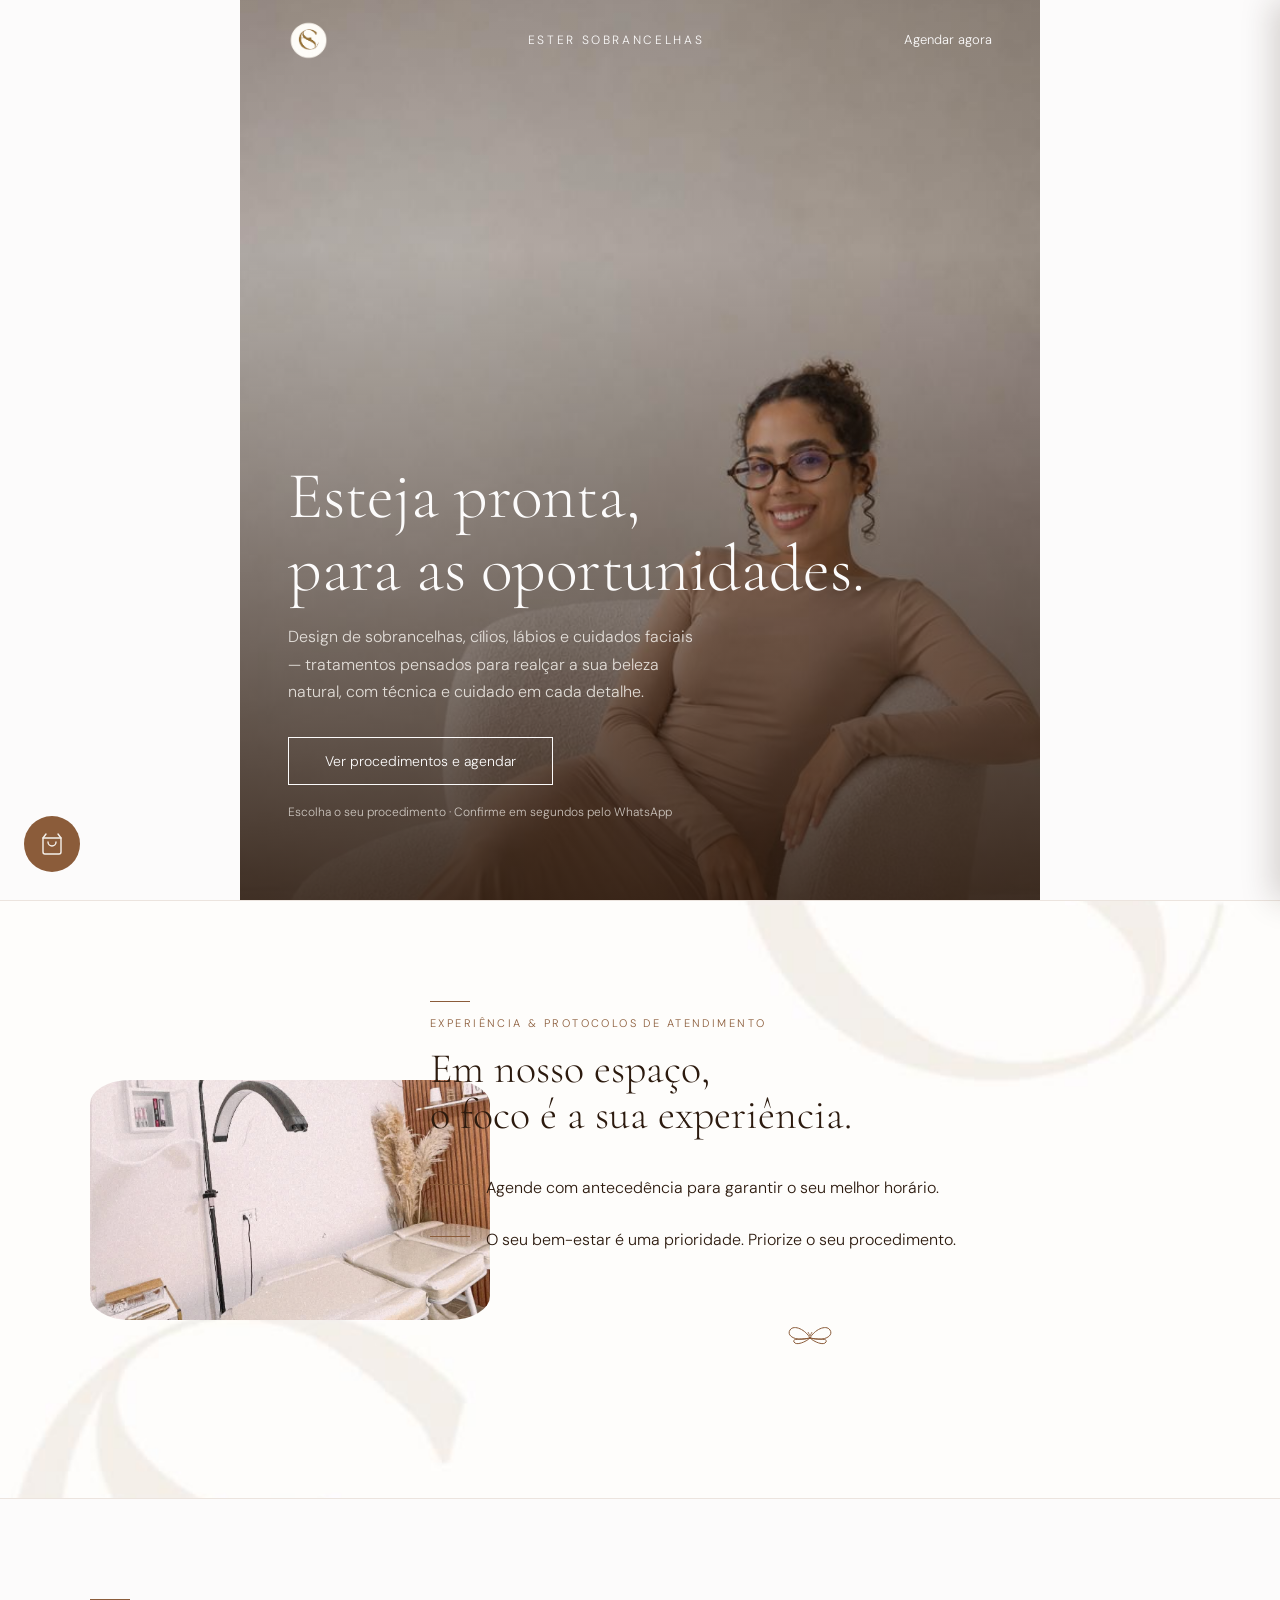
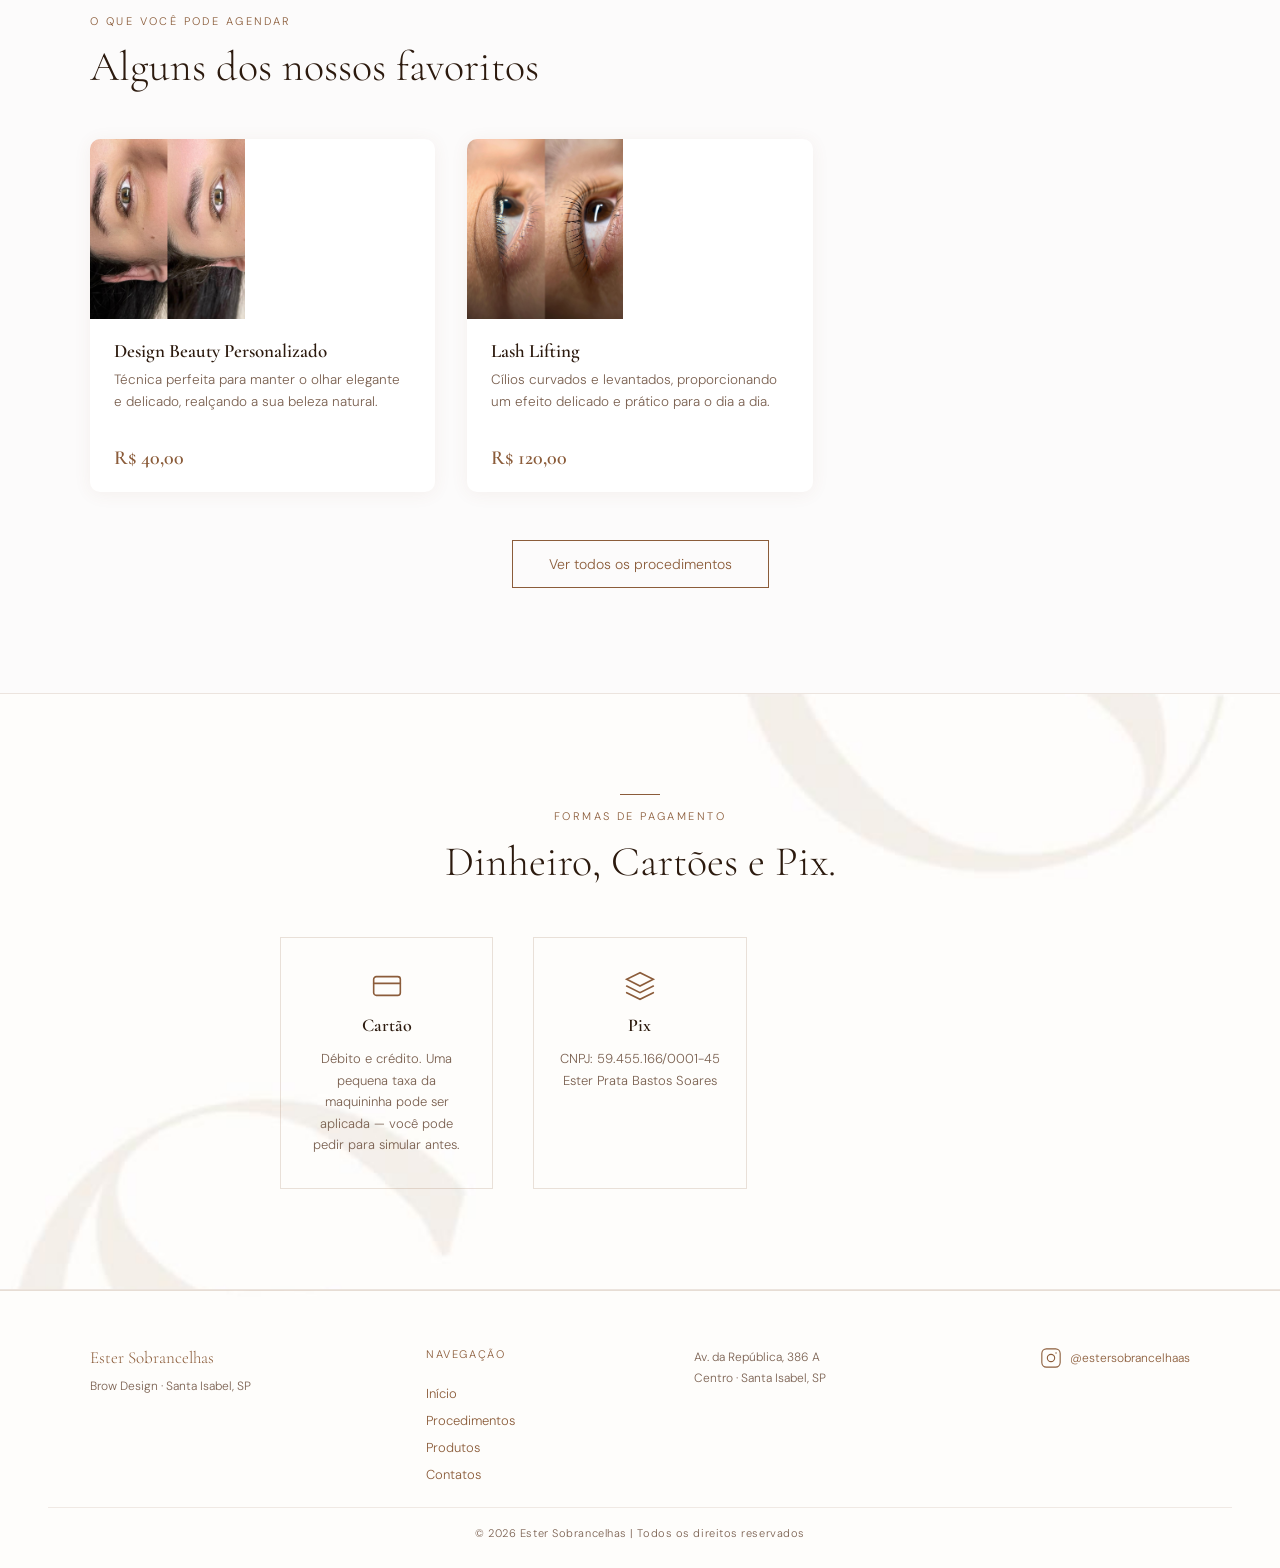
==== commit f777d933: "Atualizar o index.html remoção de sessão" ====
--- a/index.html
+++ b/index.html
@@ -159,32 +159,6 @@
 
 <div class="section-divider"></div>
 
-<!-- AUTHORITY -->
-<section id="authority" style="background:var(--bg-alt);" aria-label="Sobre a Ester">
-  <div class="section-inner authority-grid">
-    <div class="authority-photo-wrap">
-      <div class="photo-wrap authority">
-        <div class="photo-placeholder123 "></div>
-        <svg class="arc-svg" viewBox="0 0 320 320" fill="none" aria-hidden="true">
-          <path d="M160 18 A142 142 0 1 1 54 257" stroke="#8B5C3A" stroke-width="1" fill="none" stroke-linecap="round"/>
-        </svg>
-        <div style="position:absolute;top:50%;left:50%;width:100%;height:1px;transform:translate(-50%,-50%);pointer-events:none;">
-        </div>
-      </div>
-    </div>
-    <div class="authority-text reveal">
-      <span class="label-line reveal"></span>
-      <div class="authority-labels">
-        <span class="label">Atendimento personalizado</span>
-        <span class="label">@estersobrancelhaas</span>
-      </div>
-      <a href="https://www.instagram.com/estersobrancelhaas?igsh=am1hY3pqaXh1bGdt&utm_source=qr" class="authority-link" target="_blank" rel="noopener">Ver meu trabalho no Instagram &rarr;</a>
-    </div>
-  </div>
-</section>
-
-<div class="section-divider"></div>
-
 <!-- FOOTER -->
 <footer>
   <div class="footer-inner">
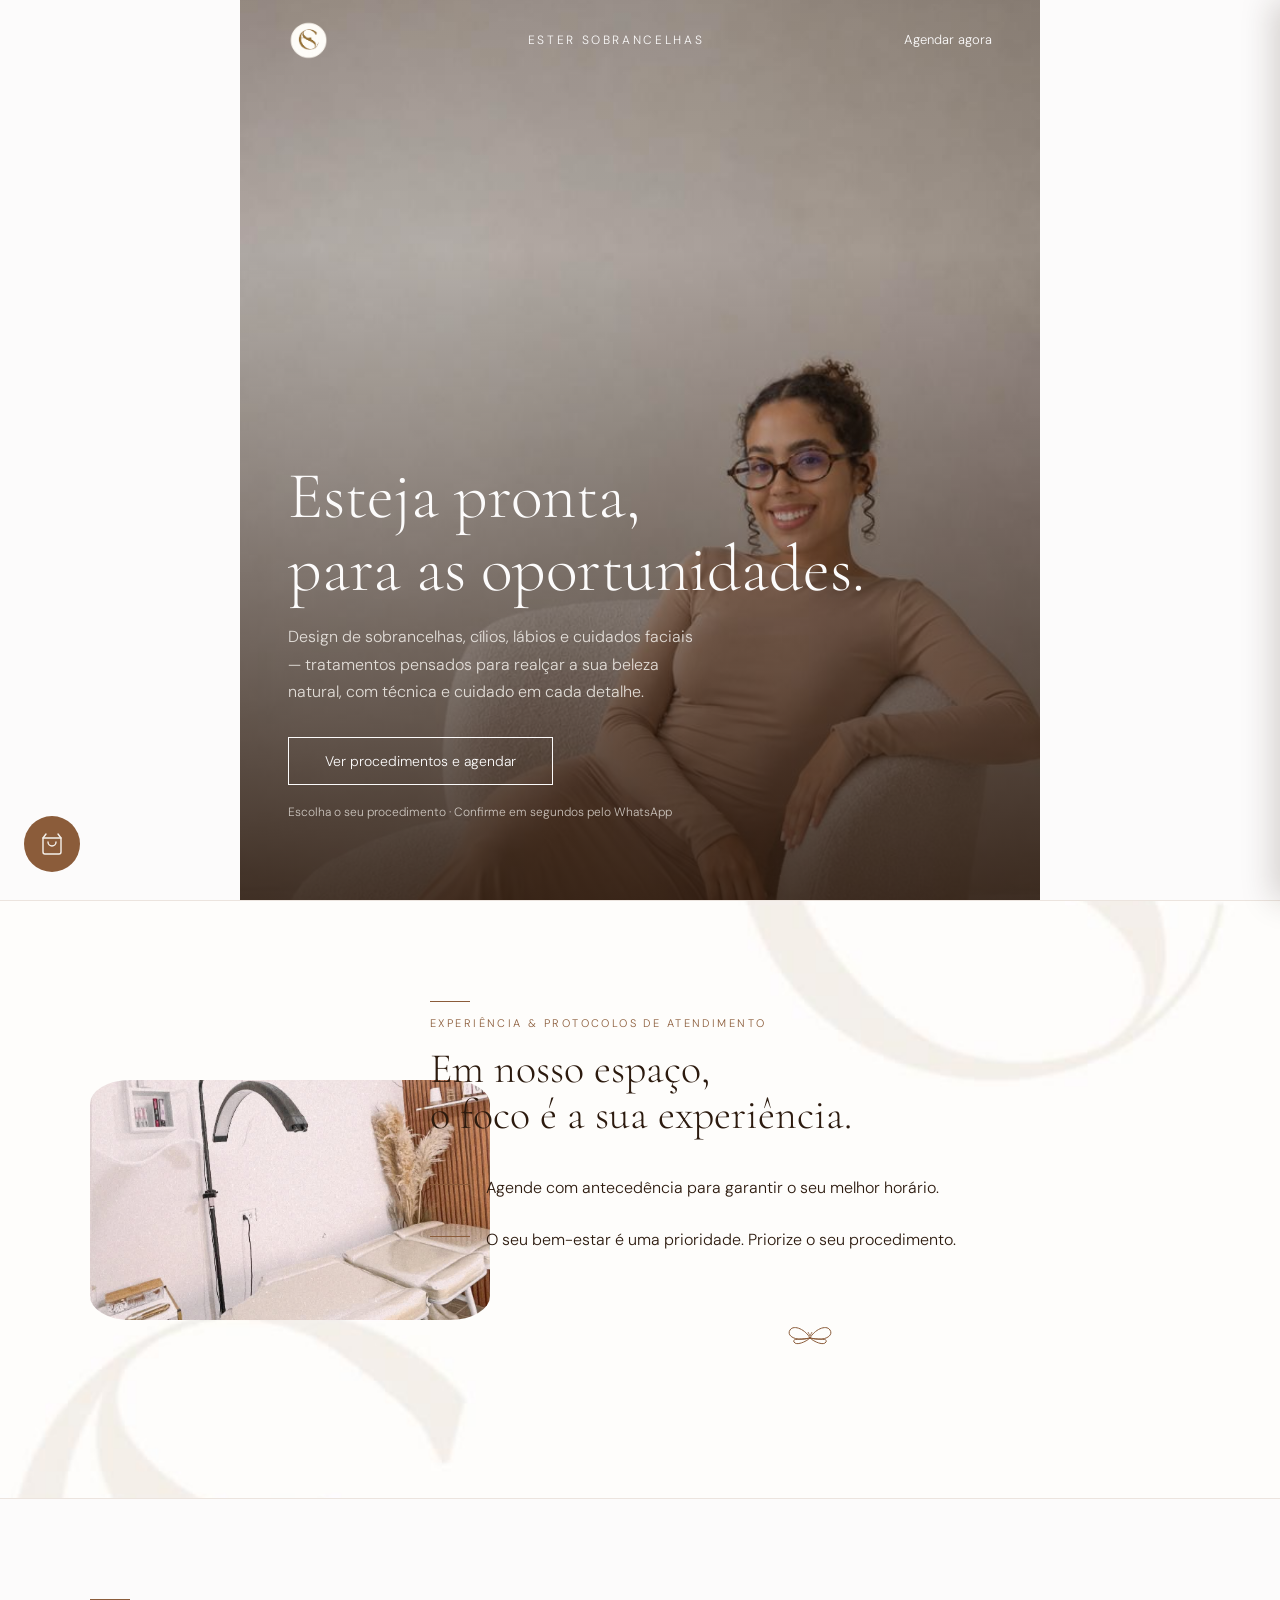
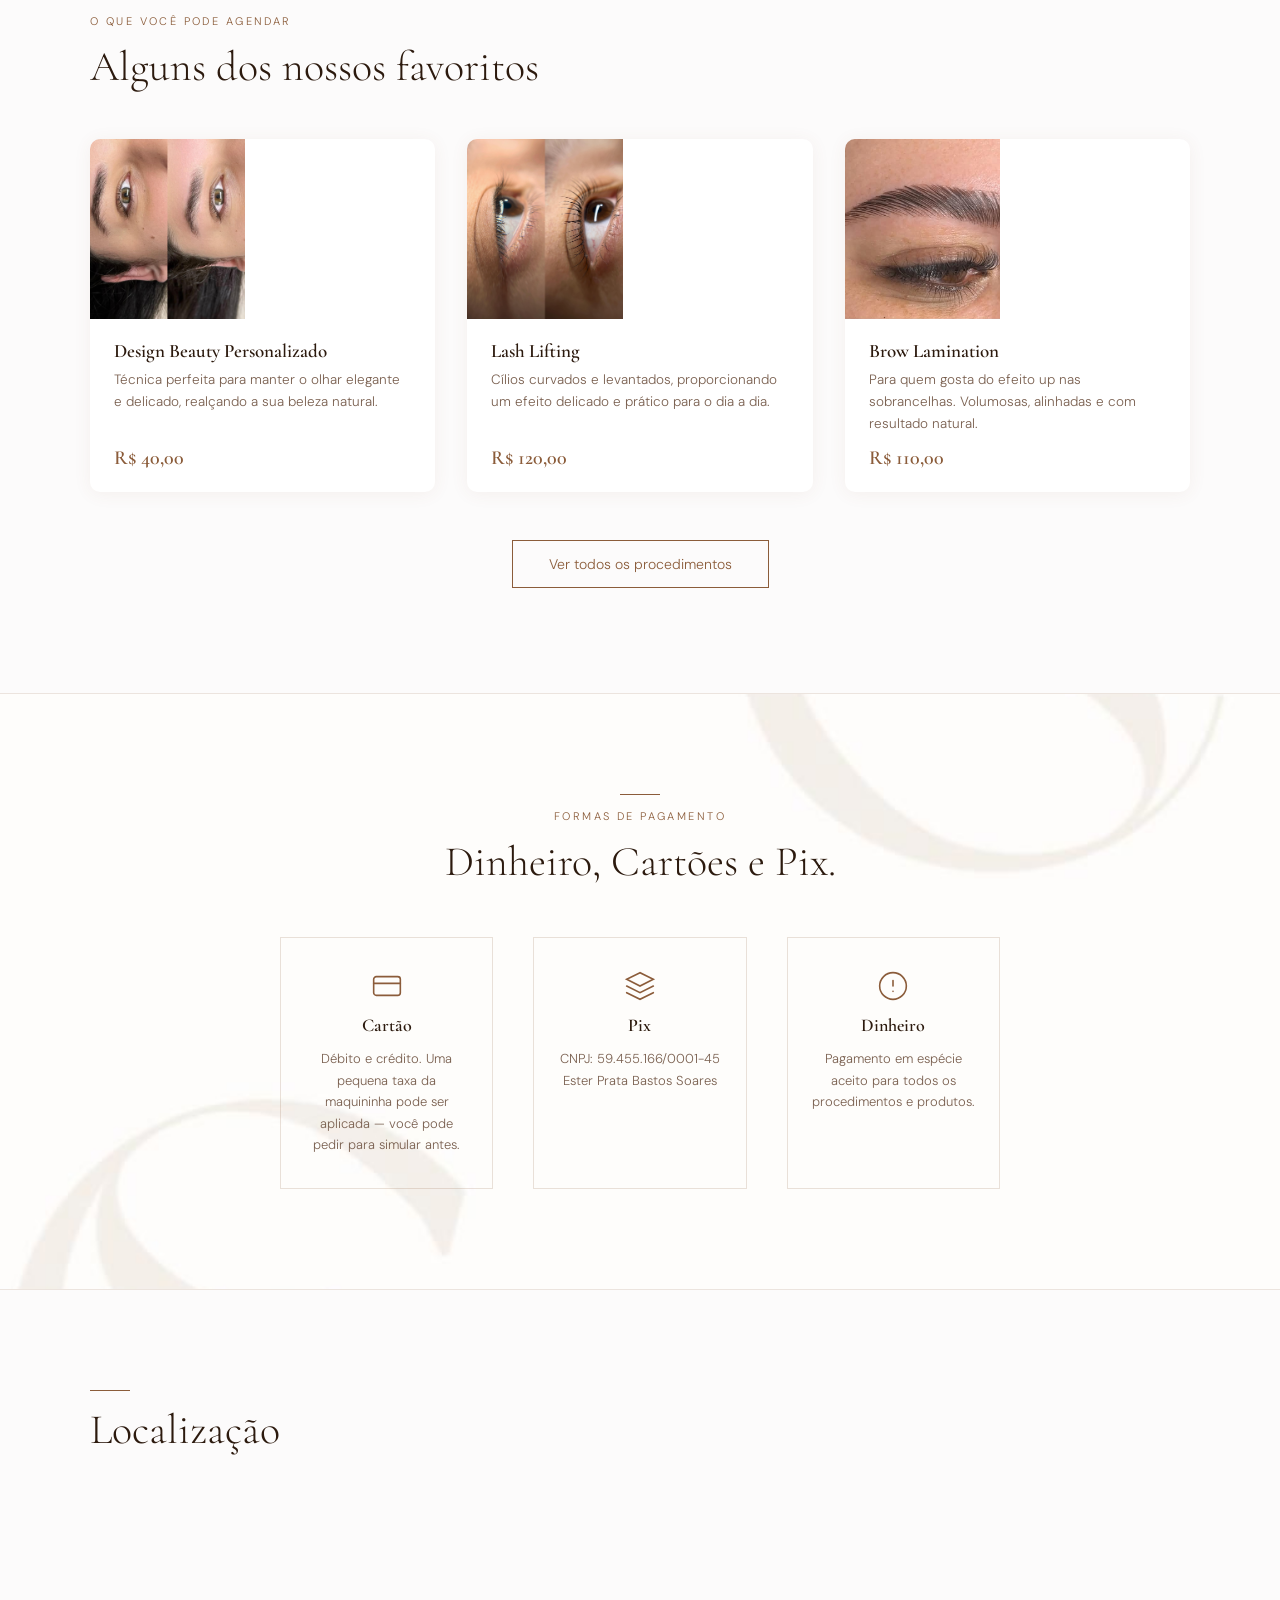
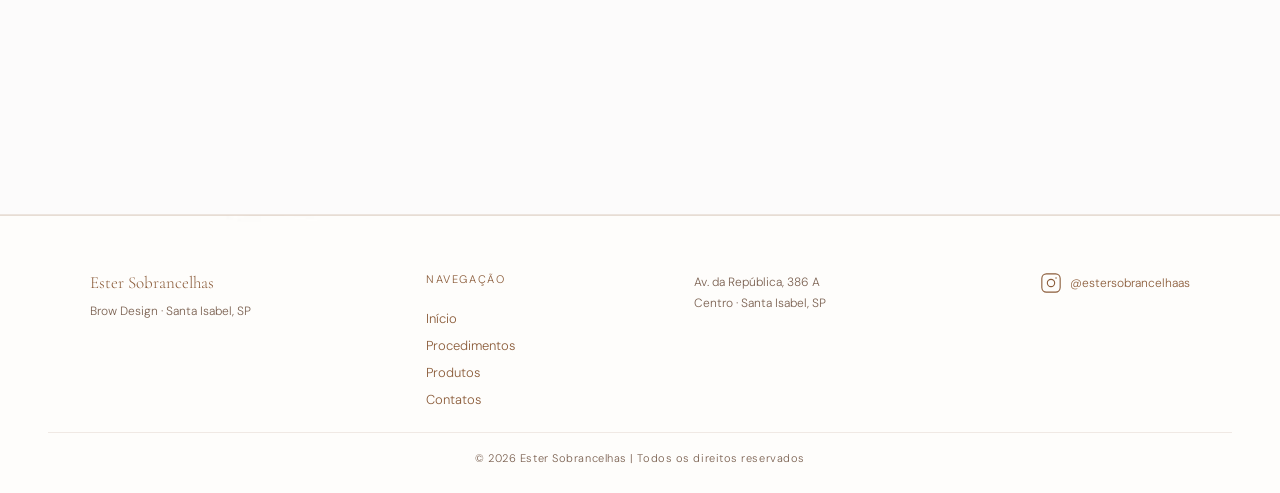
==== commit c0a19c3b: "mudanças e adição de endereço" ====
--- a/index.html
+++ b/index.html
@@ -30,7 +30,7 @@
   <a href="#hero" onclick="closeMobileMenu()">Inicio</a>
   <a href="procedimentos.html" onclick="closeMobileMenu()">Procedimentos</a>
   <a href="produtos.html" onclick="closeMobileMenu()">Produtos</a>
-  <a href="#authority" onclick="closeMobileMenu()">Contatos</a>
+  <a href="#contatos" onclick="closeMobileMenu()">Contatos</a>
   <a href="https://online.maapp.com.br/studiopratabeauty" target="_blank" rel="noopener" onclick="closeMobileMenu()">Agendar agora</a>
 </div>
 
@@ -159,8 +159,20 @@
 
 <div class="section-divider"></div>
 
+<!-- LOCAL -->
+<section id="local" aria-label="Localização">
+  <div class="section-inner">
+    <span class="label-line reveal"></span>
+    <h2 class="reveal" style="margin-top:16px;">Localização</h2><br>
+  <div class="maps">
+    <iframe src="https://www.google.com/maps/embed?pb=!1m18!1m12!1m3!1d7327.778286820492!2d-46.2282361!3d-23.319780599999998!2m3!1f0!2f0!3f0!3m2!1i1024!2i768!4f13.1!3m3!1m2!1s0x94ce81c787e8cd05%3A0xef1b0789de13d46d!2sAv.%20da%20Republica%2C%20386A%20-%20Jardim%20Monte%20Serrat%2C%20Santa%20Isabel%20-%20SP%2C%2007500-000!5e0!3m2!1spt-BR!2sbr!4v1782431516575!5m2!1spt-BR!2sbr" width="600" height="450" style="border:0;" allowfullscreen="" loading="lazy" referrerpolicy="strict-origin-when-cross-origin"></iframe>
+  </div>
+</section>
+
+<div class="section-divider"></div>
+
 <!-- FOOTER -->
-<footer>
+<footer id="contatos">
   <div class="footer-inner">
     <div>
       <span class="footer-brand-name">Ester Sobrancelhas</span>
@@ -171,7 +183,7 @@
       <a href="index.html">Início</a>
       <a href="procedimentos.html">Procedimentos</a>
       <a href="produtos.html">Produtos</a>
-      <a href="#authority">Contatos</a>
+      <a href="#contatos">Contatos</a>
     </div>
     <div>
       <a href="https://maps.app.goo.gl/1htjmqjbZmZFP3qn6?g_st=ic" class="footer-address" target="_blank" rel="noopener">
--- a/style.css
+++ b/style.css
@@ -328,12 +328,21 @@
 .pagamento-label { font-family: 'Cormorant Garamond', serif; font-weight: 600; font-size: 18px; color: var(--text); }
 .pagamento-desc { font-size: 13px; line-height: 1.65; color: var(--muted); }
 
-/* AUTHORITY */
-.authority-grid { display: grid; grid-template-columns: 320px 1fr; gap: 80px; align-items: start; margin-top: 48px; }
-.authority-text p { font-size: 16px; line-height: 1.85; color: var(--text); margin-bottom: 20px; }
-.authority-labels { margin-top: 28px; display: flex; flex-direction: column; gap: 8px; }
-.authority-link { display: inline-block; margin-top: 24px; font-size: 14px; color: var(--copper); text-decoration: none; border-bottom: 1px solid transparent; transition: border-color 0.3s ease; padding-bottom: 2px; }
-.authority-link:hover { border-bottom-color: var(--copper); }
+/* LOCAL */
+.maps { 
+  width: 240px;
+  height: 240px;
+  margin: 0 auto;
+  border-radius: 10%;
+  overflow: hidden;
+}
+iframe {
+    display: block;
+    width: 100%;
+    height: 100%;
+    border: 0;
+    padding: 0;
+  }
 
 /* FINAL CTA */
 #finalcta { background: var(--bg-soft); padding: 120px 48px 100px; }
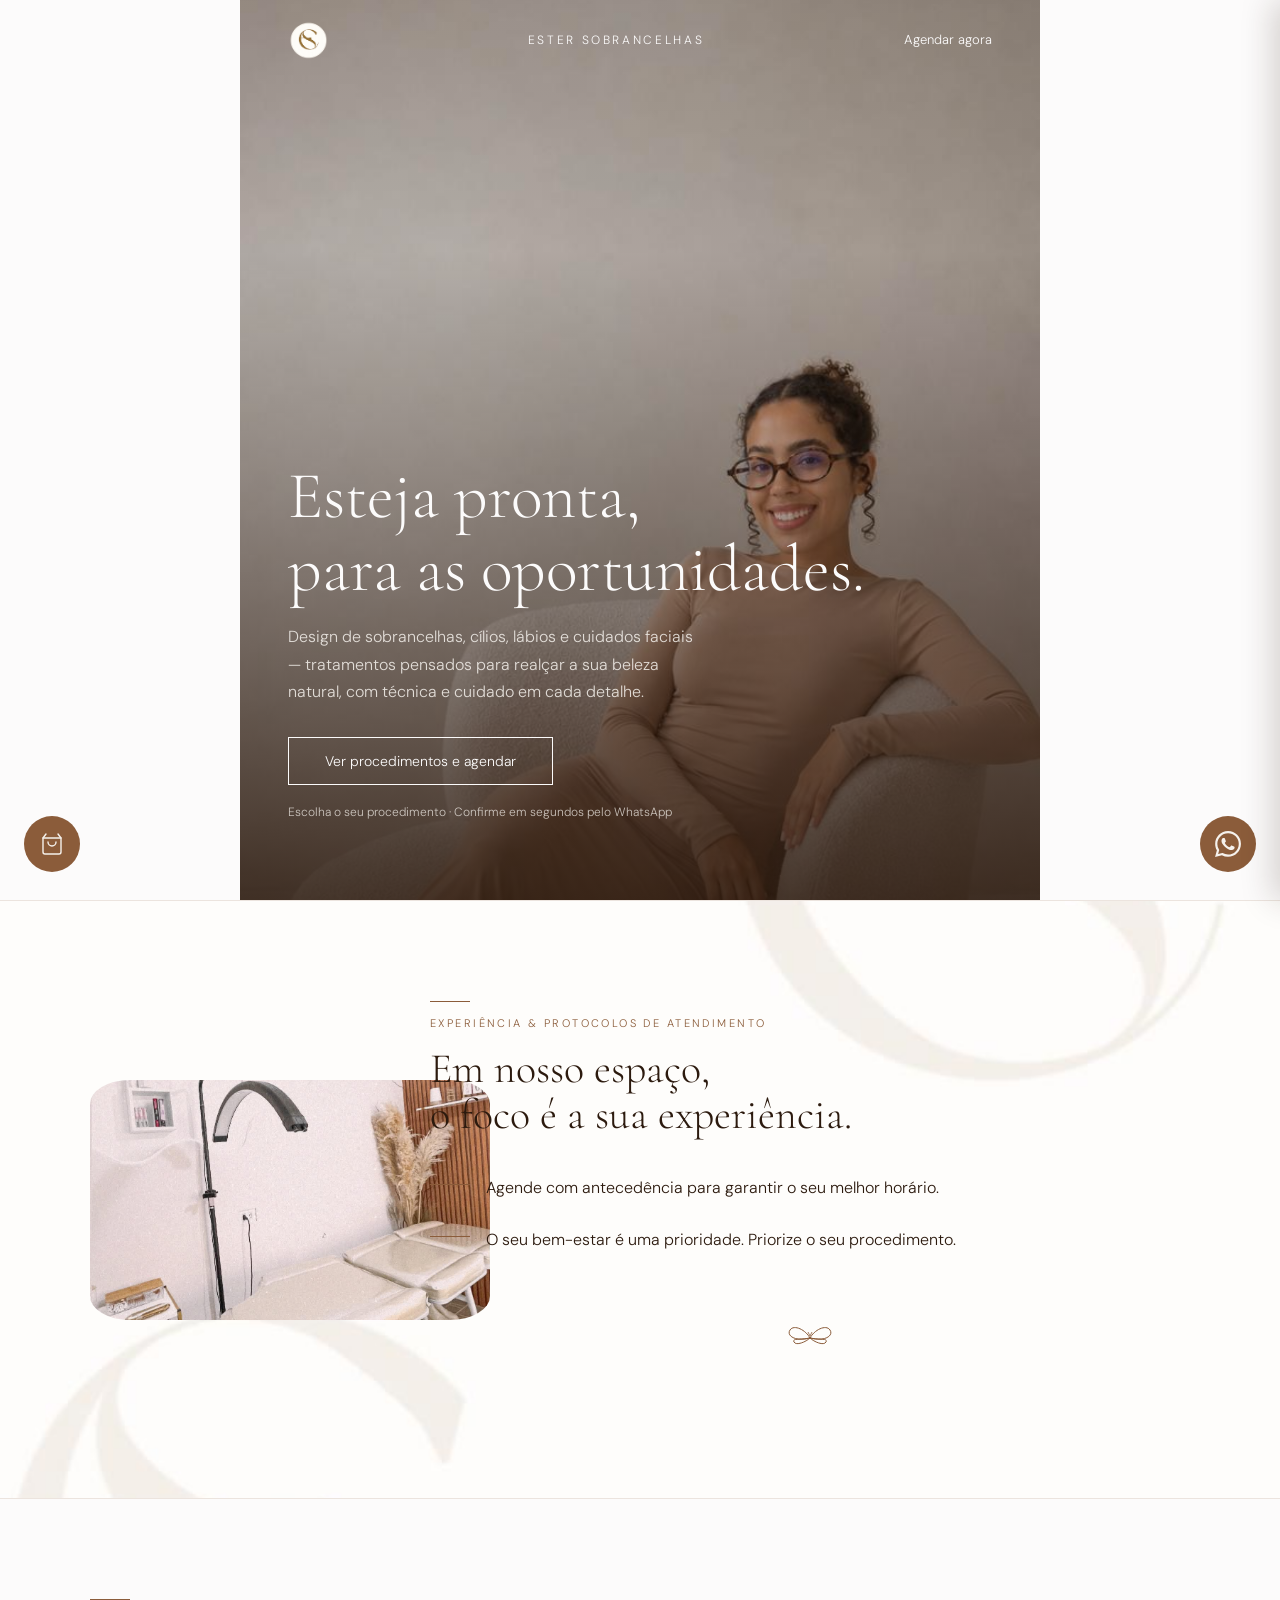
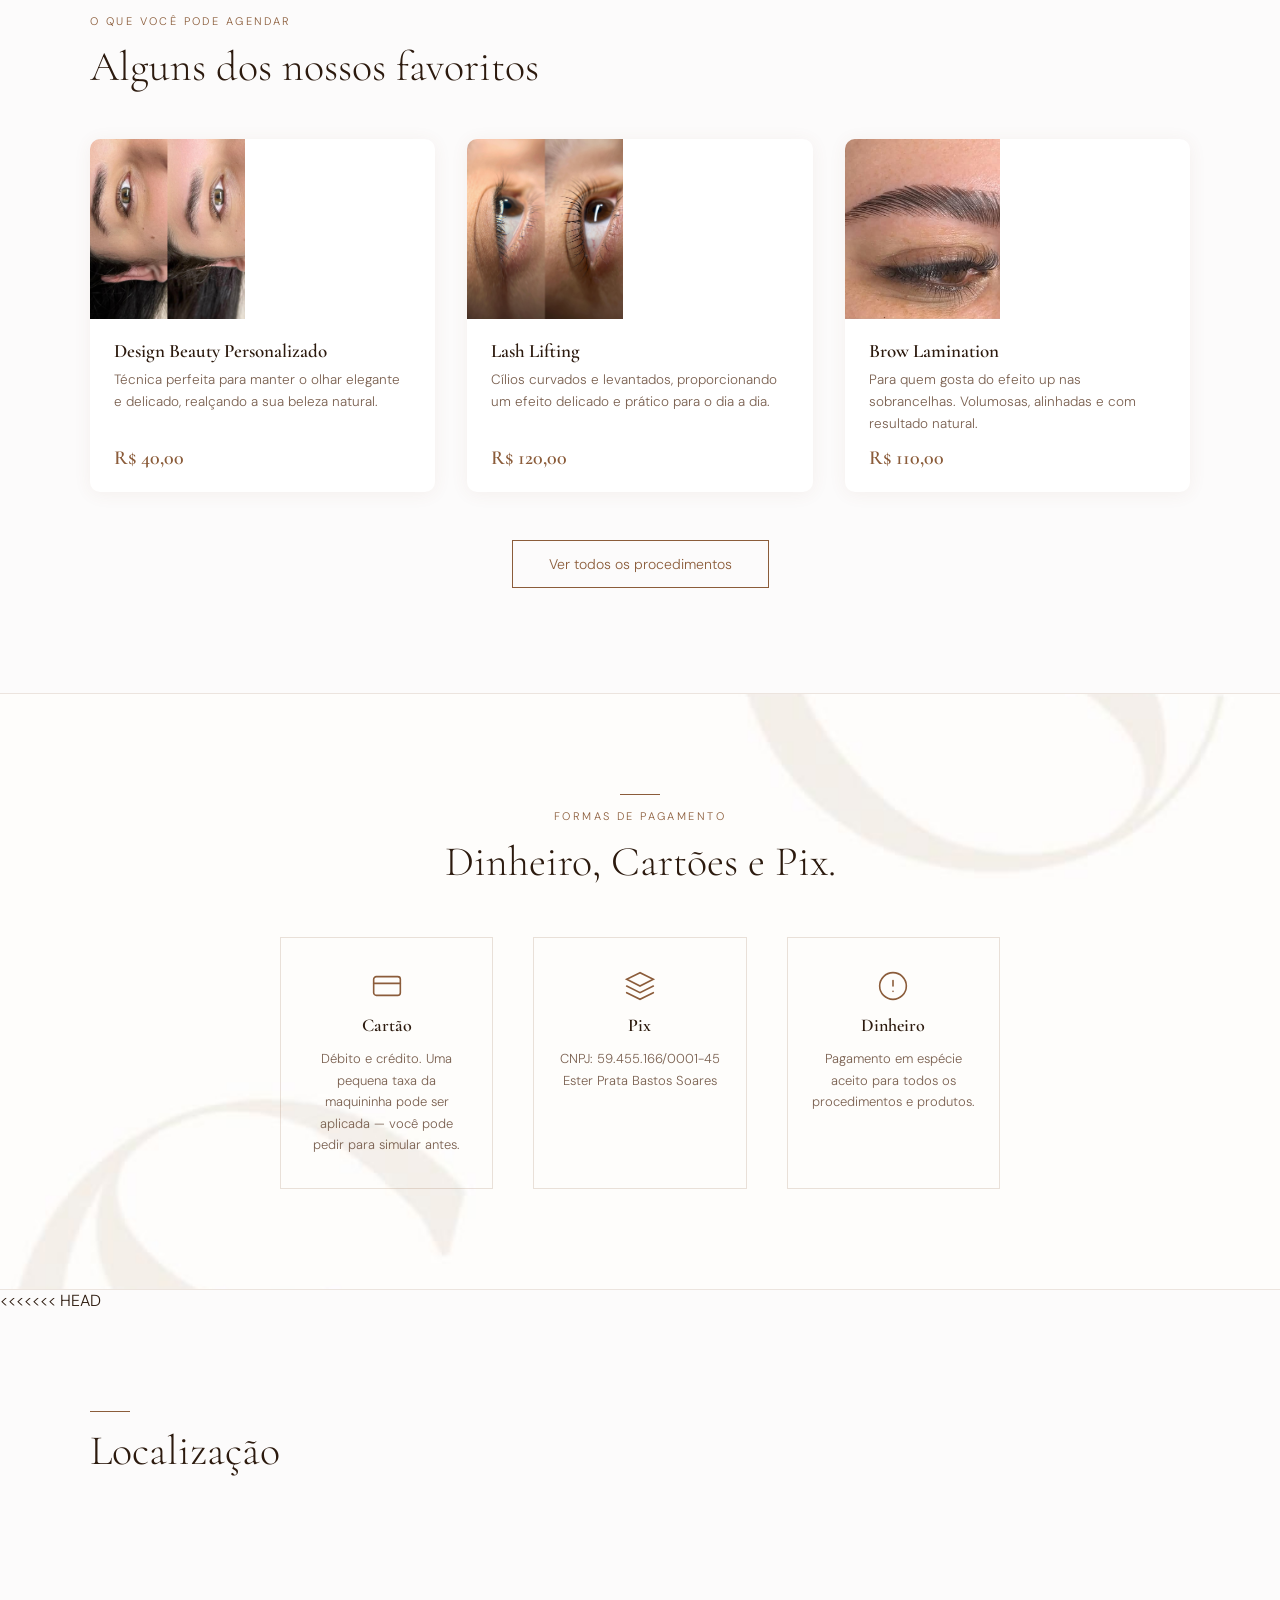
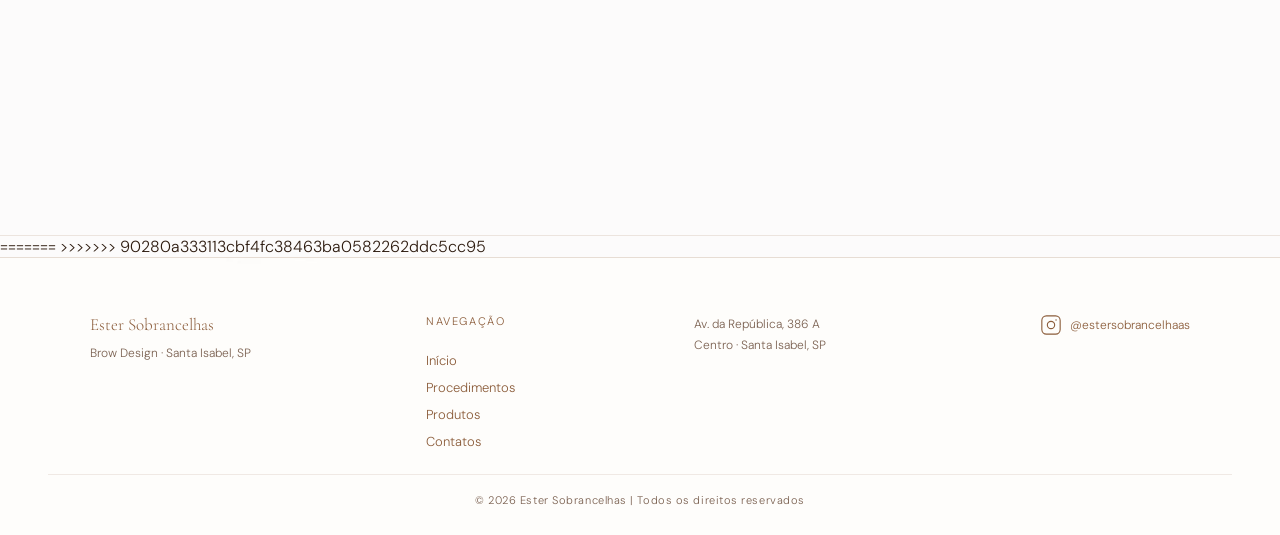
==== commit 1aece5a5: "substituição" ====
--- a/index.html
+++ b/index.html
@@ -159,6 +159,7 @@
 
 <div class="section-divider"></div>
 
+<<<<<<< HEAD
 <!-- LOCAL -->
 <section id="local" aria-label="Localização">
   <div class="section-inner">
@@ -171,6 +172,8 @@
 
 <div class="section-divider"></div>
 
+=======
+>>>>>>> 90280a333113cbf4fc38463ba0582262ddc5cc95
 <!-- FOOTER -->
 <footer id="contatos">
   <div class="footer-inner">
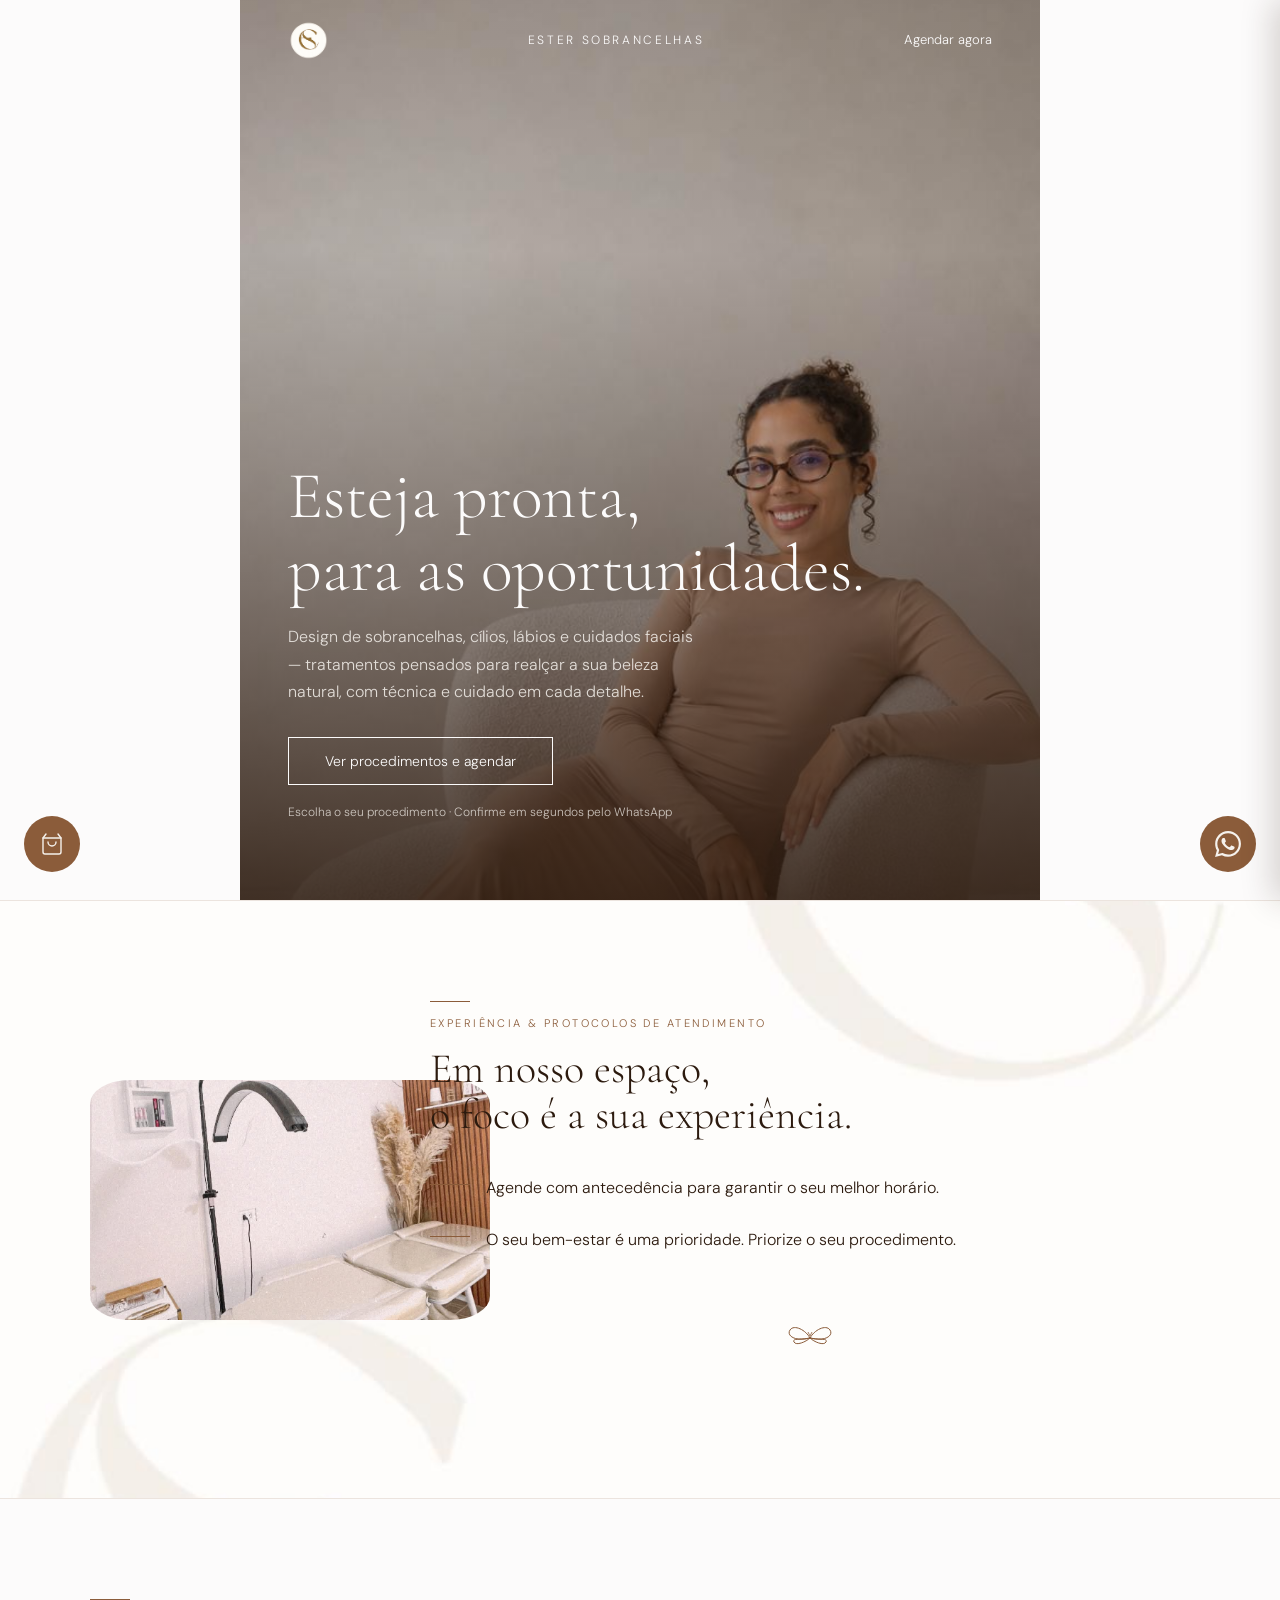
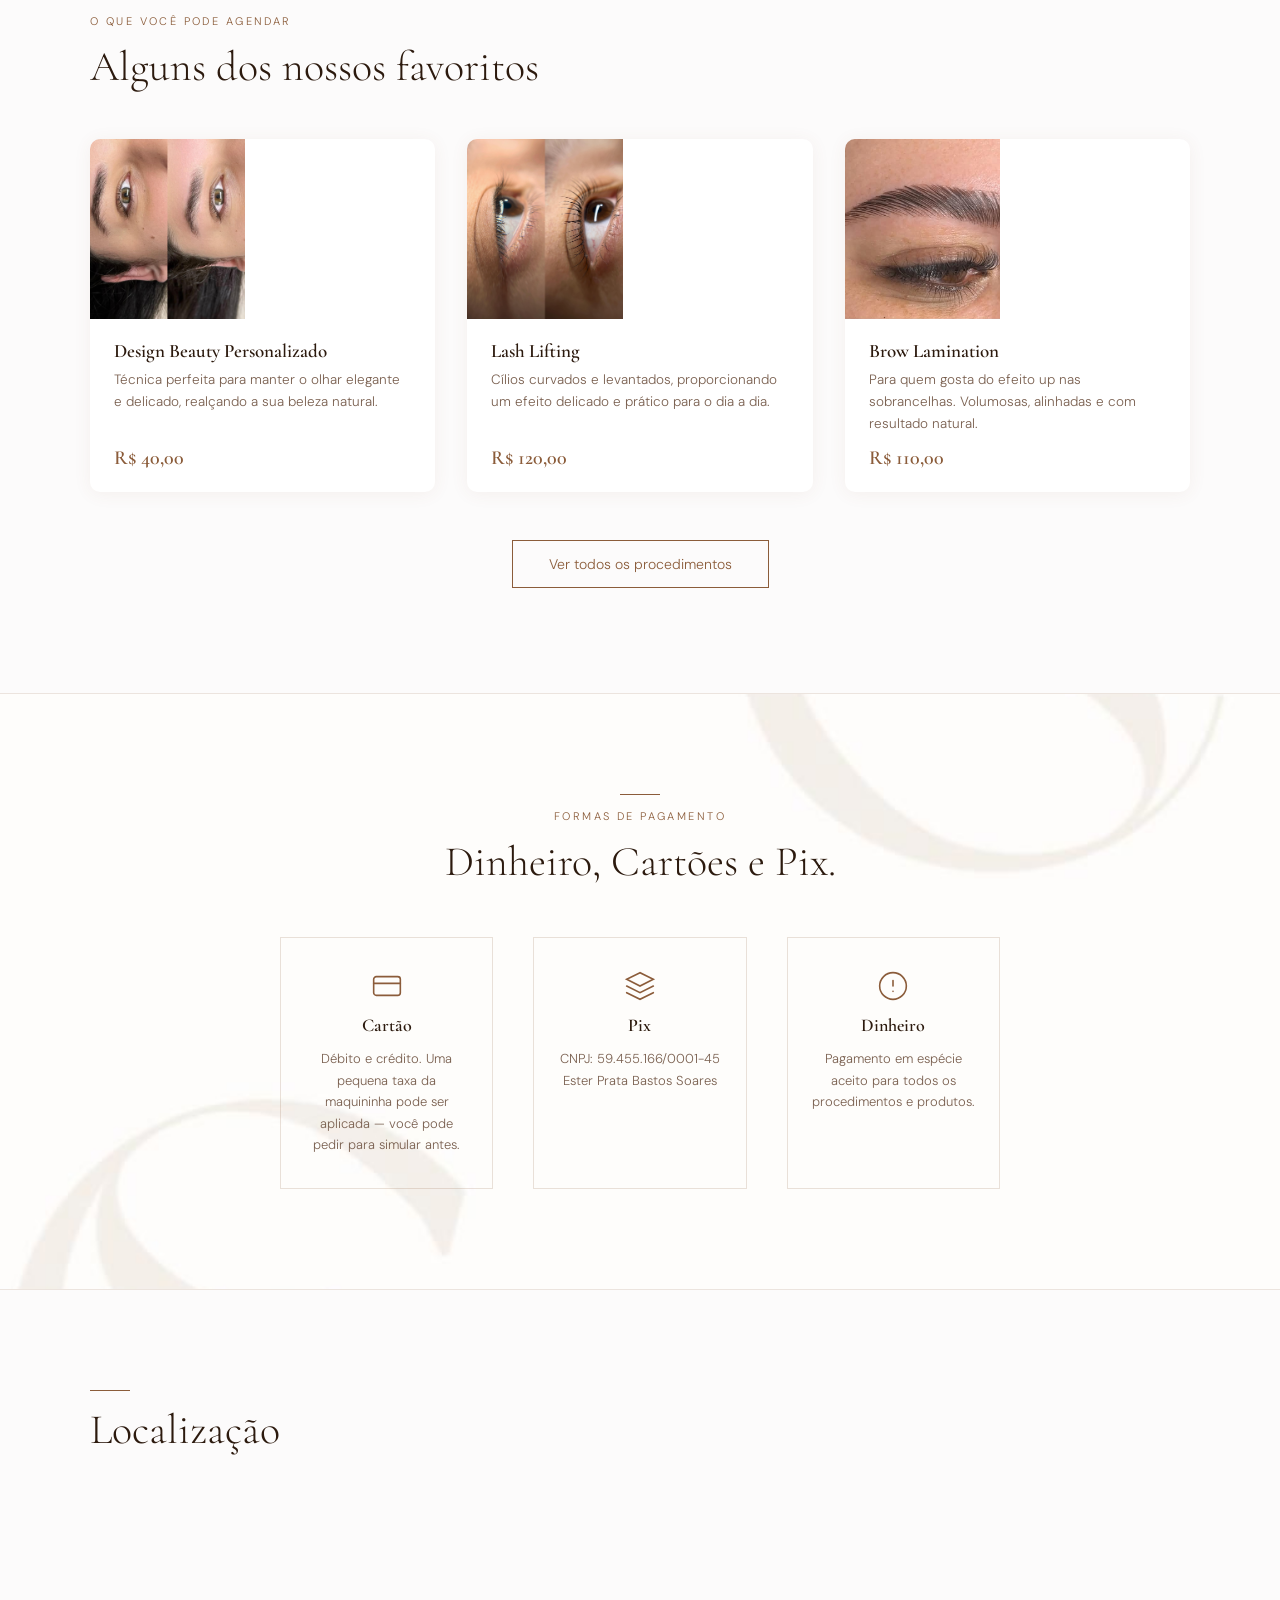
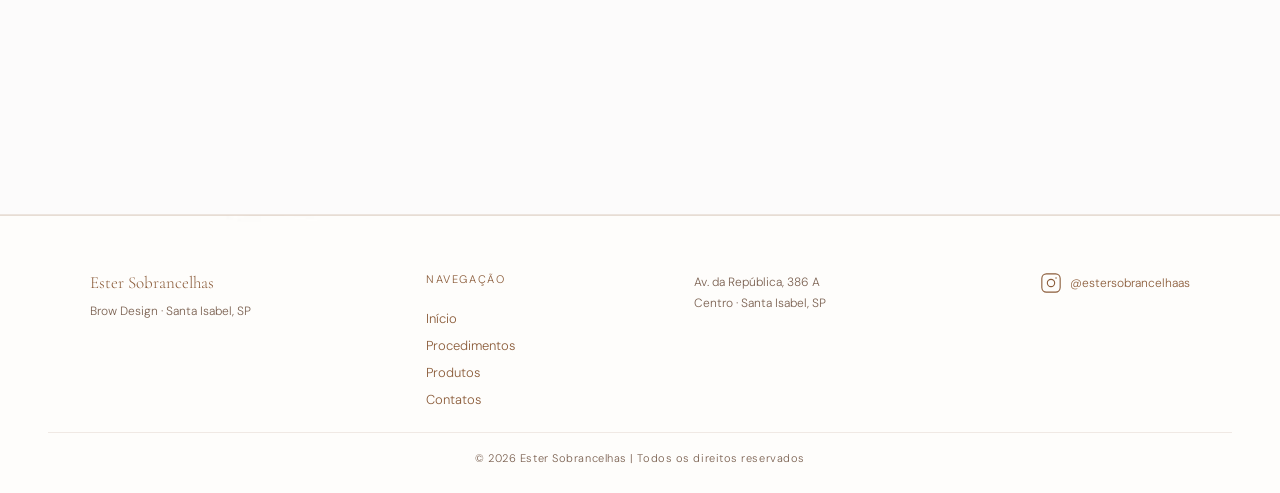
==== commit 6dc9aa7c: "remoçao de coisa errada" ====
--- a/index.html
+++ b/index.html
@@ -159,7 +159,6 @@
 
 <div class="section-divider"></div>
 
-<<<<<<< HEAD
 <!-- LOCAL -->
 <section id="local" aria-label="Localização">
   <div class="section-inner">
@@ -172,8 +171,6 @@
 
 <div class="section-divider"></div>
 
-=======
->>>>>>> 90280a333113cbf4fc38463ba0582262ddc5cc95
 <!-- FOOTER -->
 <footer id="contatos">
   <div class="footer-inner">
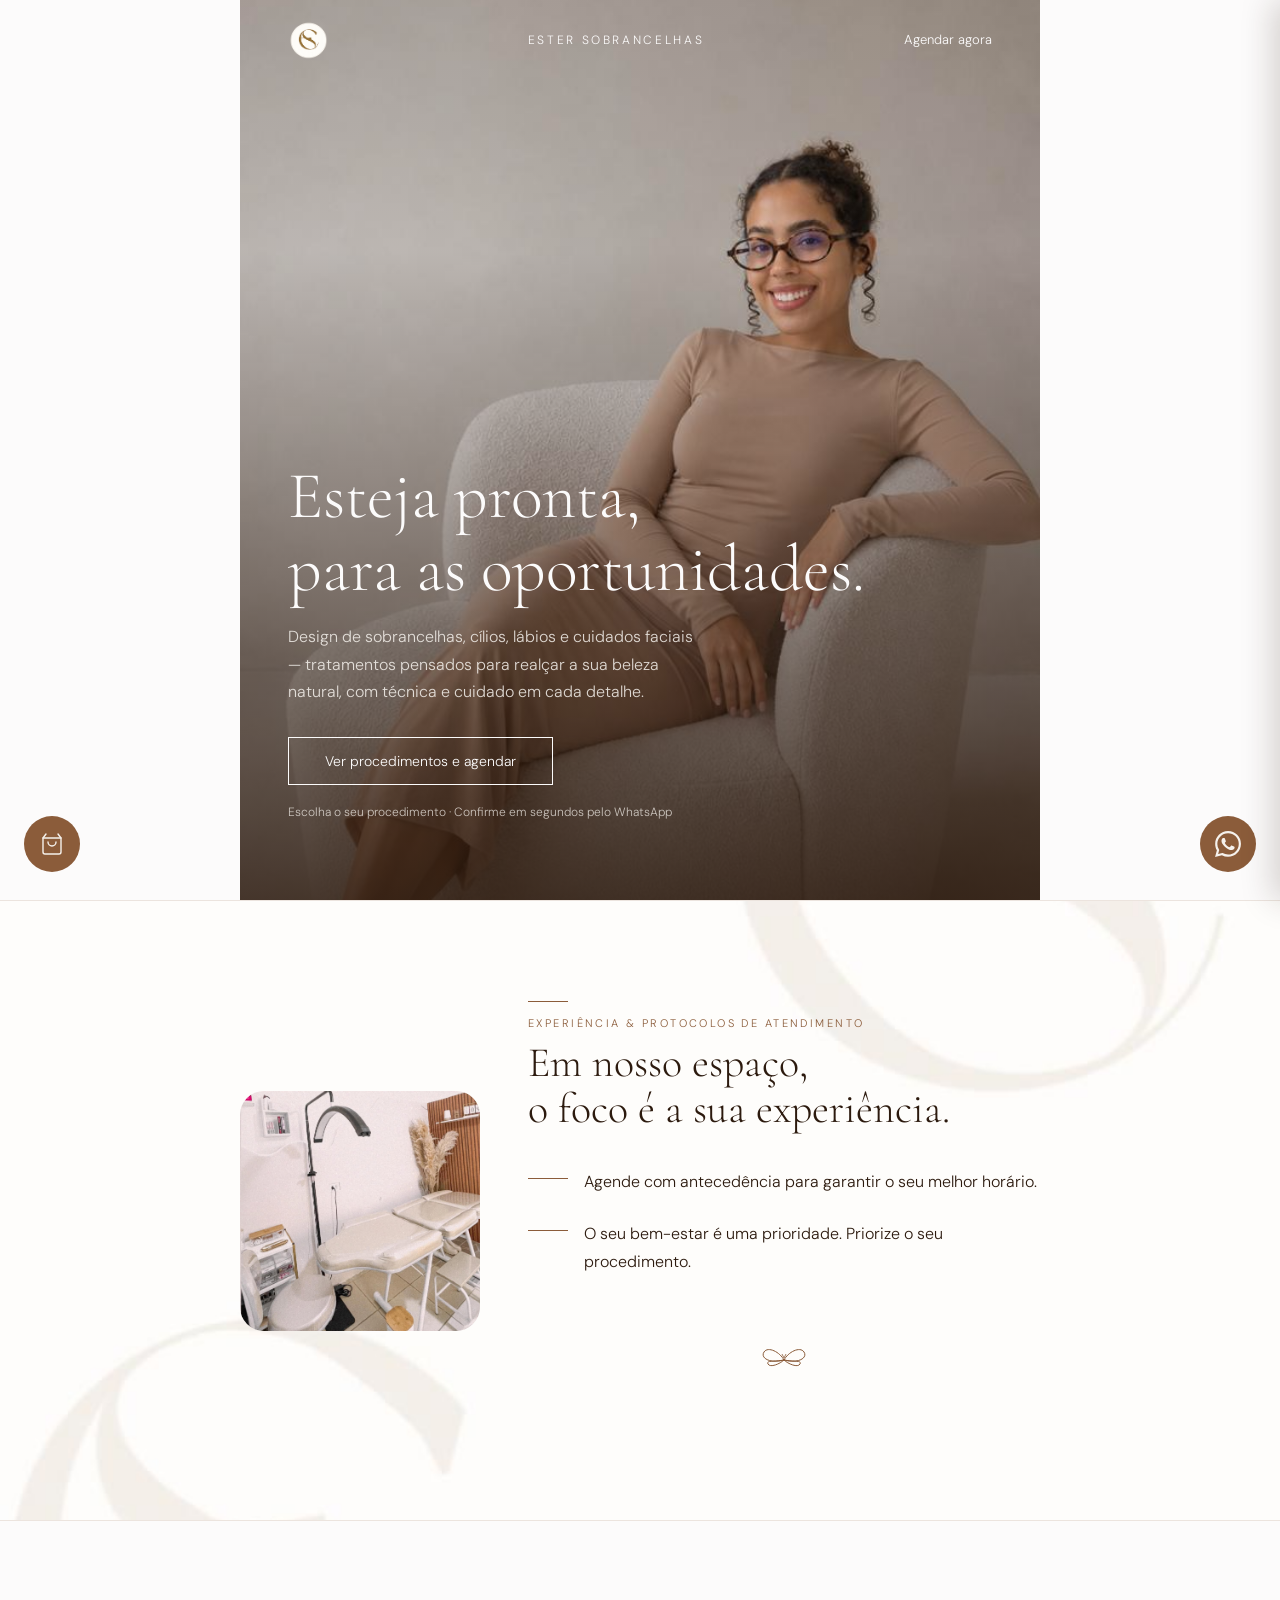
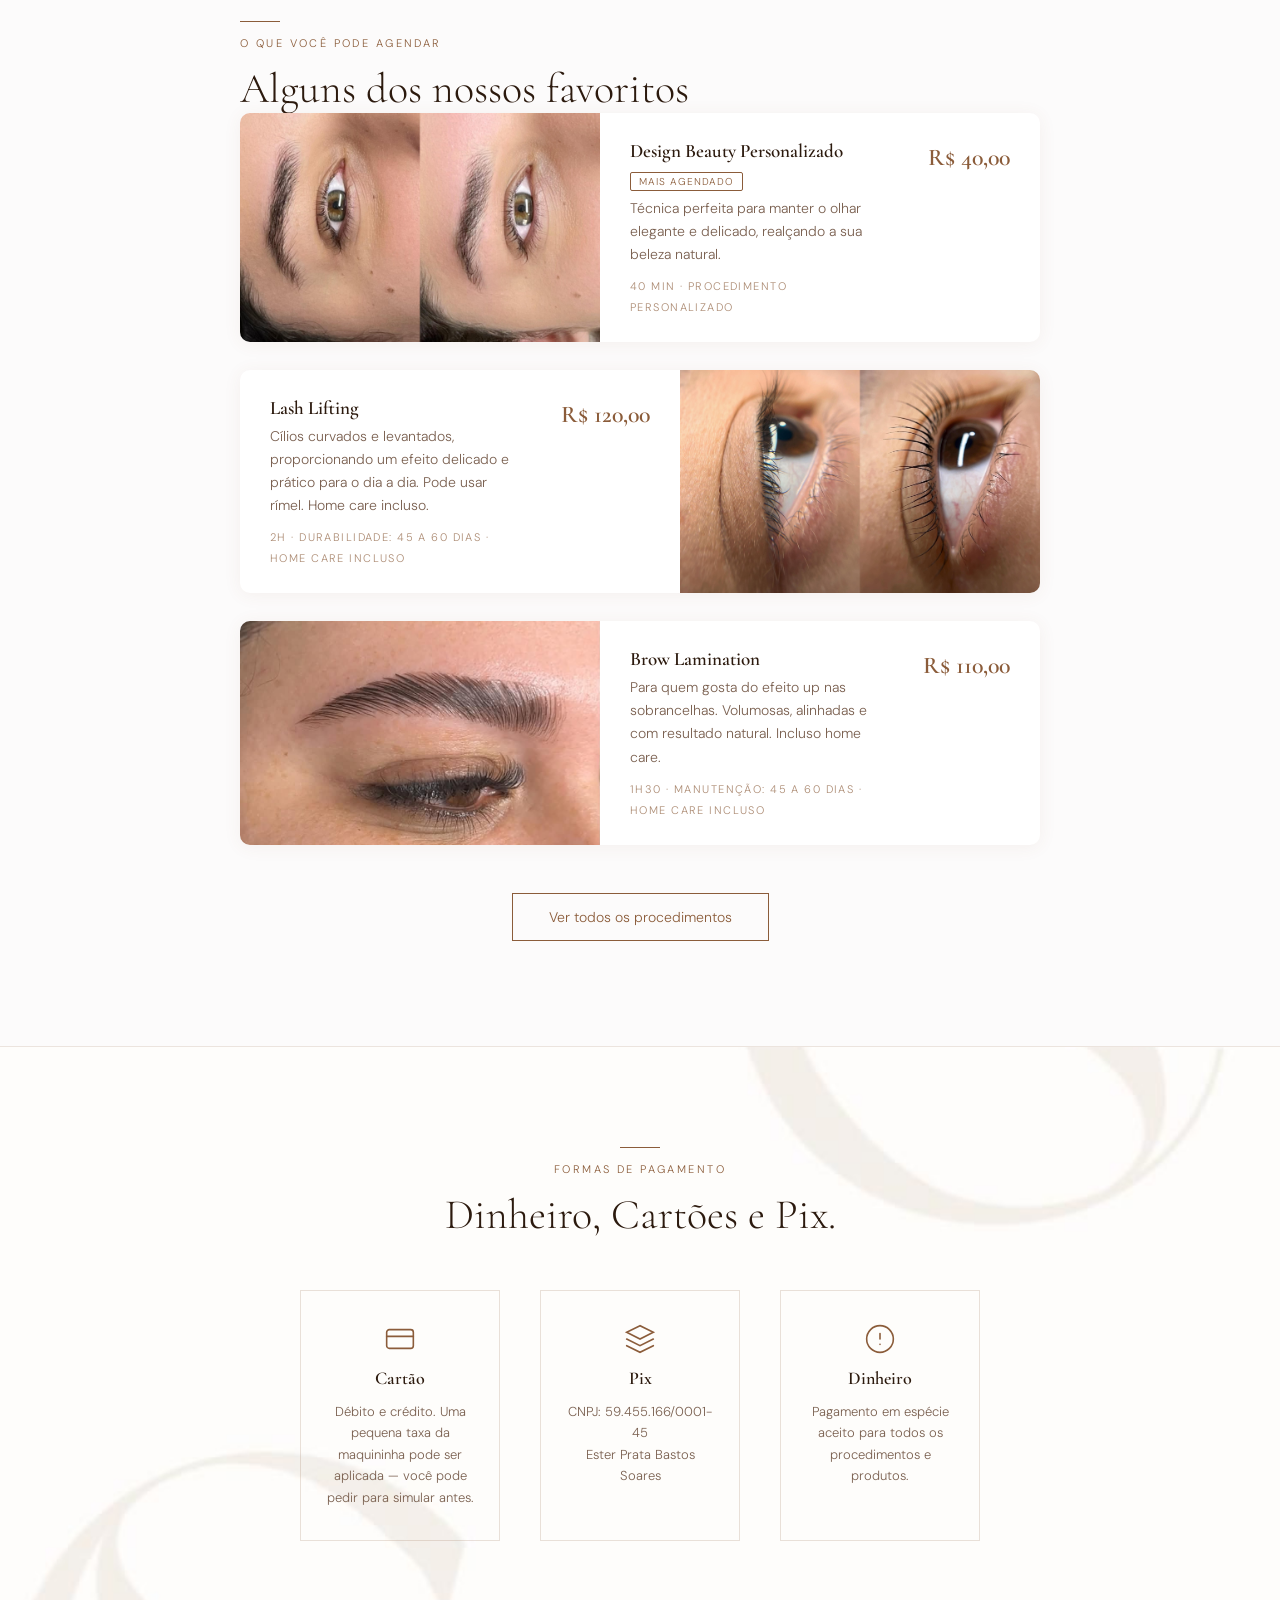
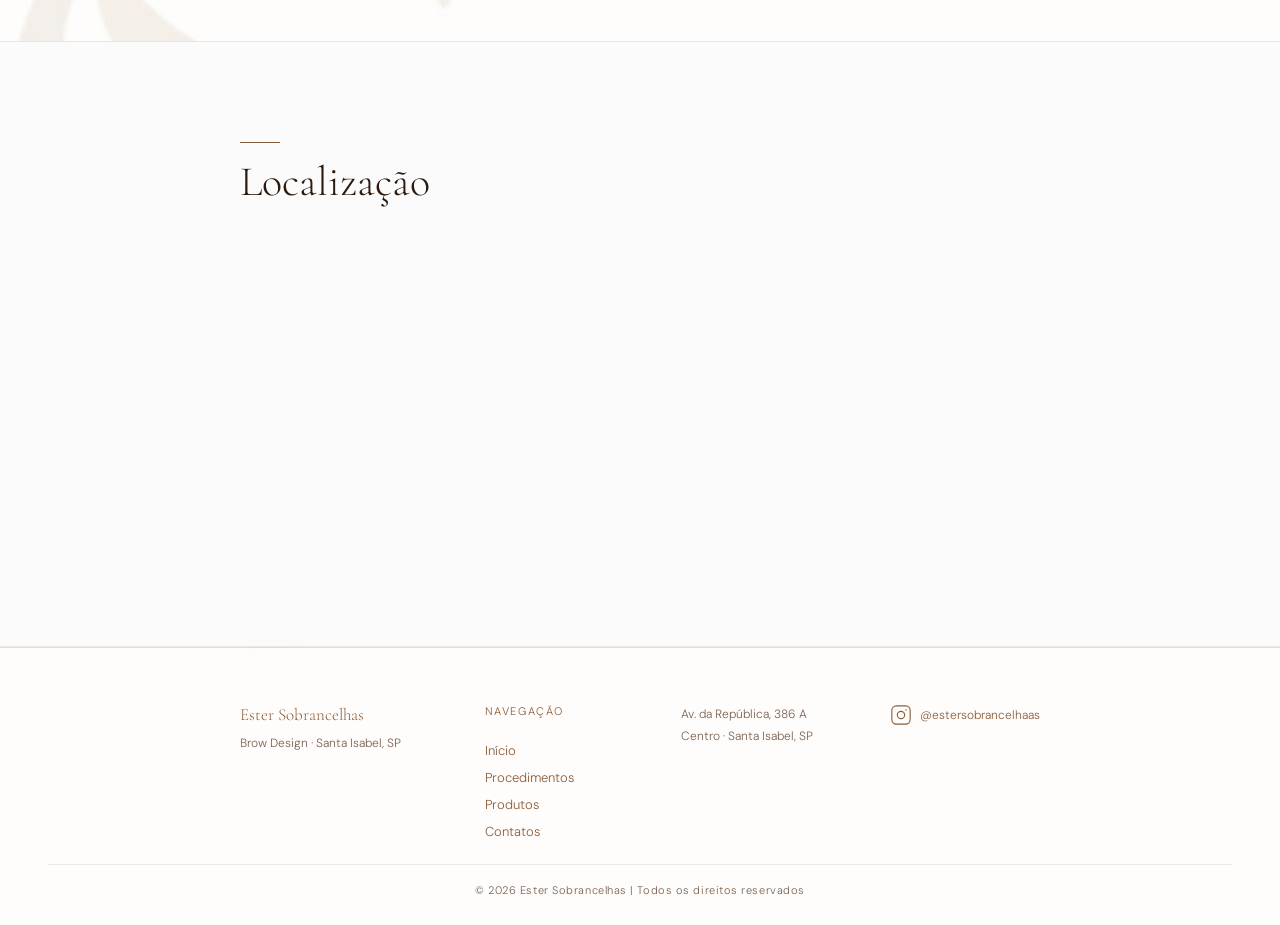
==== commit 0e03a83f: "Add files via upload" ====
--- a/index.html
+++ b/index.html
@@ -1,248 +1,330 @@
 <!DOCTYPE html>
 <html lang="pt-BR">
+
 <head>
-<meta charset="UTF-8">
-<meta name="viewport" content="width=device-width, initial-scale=1.0">
-<title>Ester Sobrancelhas · Studio de Beleza & Design de Sobrancelhas</title>
-<meta name="description" content="Studio especializado em design de sobrancelhas, cílios, lábios e cuidados faciais em Santa Isabel, SP. Agende online pelo WhatsApp.">
-<link rel="icon" type="image/x-icon" href="imagem/logo.png">
-<link rel="preconnect" href="https://fonts.googleapis.com">
-<link rel="preconnect" href="https://fonts.gstatic.com" crossorigin>
-<link href="https://fonts.googleapis.com/css2?family=Cormorant+Garamond:ital,wght@0,300;0,600;1,300;1,600&family=DM+Sans:wght@300;400&display=swap" rel="stylesheet">
-
-<link rel="stylesheet" href="style.css">
+  <meta charset="UTF-8">
+  <meta name="viewport" content="width=device-width, initial-scale=1.0">
+  <title>Ester Sobrancelhas · Studio de Beleza & Design de Sobrancelhas</title>
+  <meta name="description"
+    content="Studio especializado em design de sobrancelhas, cílios, lábios e cuidados faciais em Santa Isabel, SP. Agende online pelo WhatsApp.">
+  <link rel="icon" type="image/x-icon" href="imagem/logo.png">
+  <link rel="preconnect" href="https://fonts.googleapis.com">
+  <link rel="preconnect" href="https://fonts.gstatic.com" crossorigin>
+  <link
+    href="https://fonts.googleapis.com/css2?family=Cormorant+Garamond:ital,wght@0,300;0,600;1,300;1,600&family=DM+Sans:wght@300;400&display=swap"
+    rel="stylesheet">
+
+  <link rel="stylesheet" href="style.css">
 </head>
+
 <body>
 
-<!-- NAV -->
-<nav id="nav" role="navigation" aria-label="Navegação principal">
-  <a href="index.html" class="nav-brand"><div class="nav-brand-icon"></div></a>
-  <a href="index.html" class="nav-brand">Ester Sobrancelhas</a>
-  <a href="https://wa.me/5511995281516?text=Ol%C3%A1%2C%20Ester%21%20Encontrei%20seu%20site%20e%20quero%20agendar%20um%20hor%C3%A1rio.%20Pode%20me%20informar%20as%20datas%20dispon%C3%ADveis%3F" class="nav-cta" target="_blank" rel="noopener">Agendar agora</a>
-  <button class="hamburger" aria-label="Abrir menu" id="hamburger-btn">
-    <span></span><span></span><span></span>
-  </button>
-</nav>
-
-<!-- MOBILE MENU -->
-<div class="mobile-menu" id="mobile-menu" role="dialog" aria-modal="true">
-  <button class="menu-close" id="menu-close" aria-label="Fechar menu">&#215;</button>
-  <a href="#hero" onclick="closeMobileMenu()">Inicio</a>
-  <a href="procedimentos.html" onclick="closeMobileMenu()">Procedimentos</a>
-  <a href="produtos.html" onclick="closeMobileMenu()">Produtos</a>
-  <a href="#contatos" onclick="closeMobileMenu()">Contatos</a>
-  <a href="https://online.maapp.com.br/studiopratabeauty" target="_blank" rel="noopener" onclick="closeMobileMenu()">Agendar agora</a>
-</div>
-
-<!-- HERO -->
-<section id="hero" aria-label="Apresentação">
-  <div class="hero-photo"></div>
-  <div class="hero-scrim"></div>
-
-
-  <div class="hero-content">
-    <h1 class="hero-h1">Esteja pronta,<br>para as oportunidades.</h1>
-    <p class="hero-sub">Design de sobrancelhas, cílios, lábios e cuidados faciais — tratamentos pensados para realçar a sua beleza natural, com técnica e cuidado em cada detalhe.</p>
-    <div class="hero-cta-group">
-      <a href="procedimentos.html" class="btn-outline">
-        <span>Ver procedimentos e agendar</span>
+  <!-- NAV -->
+  <nav id="nav" role="navigation" aria-label="Navegação principal">
+    <a href="index.html" class="nav-brand">
+      <div class="nav-brand-icon"></div>
+    </a>
+    <a href="index.html" class="nav-brand">Ester Sobrancelhas</a>
+    <a href="https://wa.me/5511995281516?text=Ol%C3%A1%2C%20Ester%21%20Encontrei%20seu%20site%20e%20quero%20agendar%20um%20hor%C3%A1rio.%20Pode%20me%20informar%20as%20datas%20dispon%C3%ADveis%3F"
+      class="nav-cta" target="_blank" rel="noopener">Agendar agora</a>
+    <button class="hamburger" aria-label="Abrir menu" id="hamburger-btn">
+      <span></span><span></span><span></span>
+    </button>
+  </nav>
+
+  <!-- MOBILE MENU -->
+  <div class="mobile-menu" id="mobile-menu" role="dialog" aria-modal="true">
+    <button class="menu-close" id="menu-close" aria-label="Fechar menu">&#215;</button>
+    <a href="#hero" onclick="closeMobileMenu()">Inicio</a>
+    <a href="procedimentos.html" onclick="closeMobileMenu()">Procedimentos</a>
+    <a href="produtos.html" onclick="closeMobileMenu()">Produtos</a>
+    <a href="#contatos" onclick="closeMobileMenu()">Contatos</a>
+    <a href="https://online.maapp.com.br/studiopratabeauty" target="_blank" rel="noopener"
+      onclick="closeMobileMenu()">Agendar agora</a>
+  </div>
+
+  <!-- HERO -->
+  <section id="hero" aria-label="Apresentação">
+    <div class="hero-photo"></div>
+    <div class="hero-scrim"></div>
+
+
+    <div class="hero-content">
+      <h1 class="hero-h1">Esteja pronta,<br>para as oportunidades.</h1>
+      <p class="hero-sub">Design de sobrancelhas, cílios, lábios e cuidados faciais — tratamentos pensados para realçar
+        a sua beleza natural, com técnica e cuidado em cada detalhe.</p>
+      <div class="hero-cta-group">
+        <a href="procedimentos.html" class="btn-outline">
+          <span>Ver procedimentos e agendar</span>
+        </a>
+        <span class="hero-micro">Escolha o seu procedimento · Confirme em segundos pelo WhatsApp</span>
+      </div>
+    </div>
+
+  </section>
+
+  <div class="section-divider"></div>
+
+  <!-- EXPERIÊNCIA -->
+  <section id="experiencia" aria-label="Experiência e protocolos">
+    <div class="section-inner exp-grid">
+      <div class="exp-photo reveal">
+        <div class="photo-wrap-small">
+          <div class="photo-placeholder2">
+          </div>
+        </div>
+      </div>
+      <div class="exp-text">
+        <span class="label-line reveal"></span>
+        <span class="label reveal from-left">Experiência &amp; Protocolos de Atendimento</span>
+        <h2 class="reveal" style="margin-top:10px;">Em nosso espaço,<br>o foco é a sua experiência.</h2>
+        <div class="exp-items">
+          <div class="exp-item reveal">
+            <div class="pain-dash"></div>
+            <p class="pain-text">Agende com antecedência para garantir o seu melhor horário.</p>
+          </div>
+          <div class="exp-item reveal">
+            <div class="pain-dash"></div>
+            <p class="pain-text">O seu bem-estar é uma prioridade. Priorize o seu procedimento.</p>
+          </div>
+          <div class="butterfly-divider" aria-hidden="true">
+            <svg width="44" height="32" viewBox="0 0 44 32" fill="none">
+              <path d="M22 16 C18 8 6 2 2 8 C-2 14 8 20 22 16Z" stroke="#8B5C3A" stroke-width="1" fill="none"
+                stroke-linecap="round" stroke-linejoin="round" />
+              <path d="M22 16 C26 8 38 2 42 8 C46 14 36 20 22 16Z" stroke="#8B5C3A" stroke-width="1" fill="none"
+                stroke-linecap="round" stroke-linejoin="round" />
+              <path d="M22 16 C18 20 8 24 6 20 C4 16 12 18 22 16Z" stroke="#8B5C3A" stroke-width="1" fill="none"
+                stroke-linecap="round" stroke-linejoin="round" />
+              <path d="M22 16 C26 20 36 24 38 20 C40 16 32 18 22 16Z" stroke="#8B5C3A" stroke-width="1" fill="none"
+                stroke-linecap="round" stroke-linejoin="round" />
+              <line x1="22" y1="14" x2="20" y2="10" stroke="#8B5C3A" stroke-width="0.8" />
+              <line x1="22" y1="14" x2="24" y2="10" stroke="#8B5C3A" stroke-width="0.8" />
+            </svg>
+          </div>
+        </div>
+      </div>
+    </div>
+  </section>
+
+  <div class="section-divider"></div>
+
+  <!-- PROCEDIMENTOS EM DESTAQUE -->
+  <section id="destaques" aria-label="Procedimentos em destaque">
+    <div class="section-inner">
+      <span class="label-line reveal"></span>
+      <span class="label reveal from-left">O que você pode agendar</span>
+      <h2 class="reveal" style="margin-top:16px;">Alguns dos nossos favoritos</h2>
+
+      <div class="service-item reveal">
+        <div class="preced-direita">
+          <div class="foto1"></div>
+          <div class="service-info">
+            <div class="service-top">
+              <div class="service-left">
+                <div class="service-name">Design Beauty Personalizado <span class="tag-popular">Mais agendado</span>
+                </div>
+                <p class="service-desc">Técnica perfeita para manter o olhar elegante e delicado, realçando a sua beleza
+                  natural.</p>
+                <span class="service-meta">40 min · Procedimento personalizado</span>
+              </div>
+              <div class="service-price">R$ 40,00</div>
+            </div>
+          </div>
+        </div>
+      </div>
+      <div class="service-item reveal">
+        <div class="preced-esquerda">
+          <div class="foto5"></div>
+          <div class="service-info">
+            <div class="service-top">
+              <div class="service-left">
+                <div class="service-name">Lash Lifting</div>
+                <p class="service-desc">Cílios curvados e levantados, proporcionando um efeito delicado e prático para o
+                  dia a dia. Pode usar rímel. Home care incluso.</p>
+                <span class="service-meta">2h · Durabilidade: 45 a 60 dias · Home care incluso</span>
+              </div>
+              <div class="service-price">R$ 120,00</div>
+            </div>
+            
+          </div>
+        </div>
+      </div>
+      <div class="service-item reveal">
+        <div class="preced-direita">
+          <div class="foto4"></div>
+          <div class="service-info">
+            <div class="service-top">
+              <div class="service-left">
+                <div class="service-name">Brow Lamination</div>
+                <p class="service-desc">Para quem gosta do efeito up nas sobrancelhas. Volumosas, alinhadas e com
+                  resultado natural. Incluso home care.</p>
+                <span class="service-meta">1h30 · Manutenção: 45 a 60 dias · Home care incluso</span>
+              </div>
+              <div class="service-price">R$ 110,00</div>
+            </div>
+            
+          </div>
+        </div>
+      </div>
+
+      <div class="featured-cta">
+        <a href="procedimentos.html" class="btn-outline">
+          <span>Ver todos os procedimentos</span>
+        </a>
+      </div>
+    </div>
+  </section>
+
+  <div class="section-divider"></div>
+
+  <!-- PAGAMENTO -->
+  <section id="pagamento" aria-label="Formas de pagamento">
+    <div class="section-inner narrow" style="text-align:center;">
+      <span class="label-line reveal" style="margin:0 auto 14px;"></span>
+      <span class="label reveal">Formas de Pagamento</span>
+      <h2 class="reveal" style="margin-top:16px;">Dinheiro, Cartões e Pix.</h2>
+      <div class="pagamento-grid">
+        <div class="pagamento-item reveal">
+          <svg width="32" height="32" viewBox="0 0 24 24" fill="none" stroke="#8B5C3A" stroke-width="1.2"
+            stroke-linecap="round">
+            <rect x="2" y="5" width="20" height="14" rx="2" />
+            <line x1="2" y1="10" x2="22" y2="10" />
+          </svg>
+          <p class="pagamento-label">Cartão</p>
+          <p class="pagamento-desc">Débito e crédito. Uma pequena taxa da maquininha pode ser aplicada — você pode pedir
+            para simular antes.</p>
+        </div>
+        <div class="pagamento-item reveal">
+          <svg width="32" height="32" viewBox="0 0 24 24" fill="none" stroke="#8B5C3A" stroke-width="1.2"
+            stroke-linecap="round">
+            <path d="M12 2L2 7l10 5 10-5-10-5z" />
+            <path d="M2 17l10 5 10-5" />
+            <path d="M2 12l10 5 10-5" />
+          </svg>
+          <p class="pagamento-label">Pix</p>
+          <p class="pagamento-desc">CNPJ: 59.455.166/0001-45<br>Ester Prata Bastos Soares</p>
+        </div>
+        <div class="pagamento-item reveal">
+          <svg width="32" height="32" viewBox="0 0 24 24" fill="none" stroke="#8B5C3A" stroke-width="1.2"
+            stroke-linecap="round">
+            <circle cx="12" cy="12" r="10" />
+            <line x1="12" y1="8" x2="12" y2="12" />
+            <line x1="12" y1="16" x2="12.01" y2="16" />
+          </svg>
+          <p class="pagamento-label">Dinheiro</p>
+          <p class="pagamento-desc">Pagamento em espécie aceito para todos os procedimentos e produtos.</p>
+        </div>
+      </div>
+    </div>
+  </section>
+
+  <div class="section-divider"></div>
+
+  <!-- LOCAL -->
+  <section id="local" aria-label="Localização">
+    <div class="section-inner">
+      <span class="label-line reveal"></span>
+      <h2 class="reveal" style="margin-top:16px;">Localização</h2><br>
+      <div class="maps">
+        <iframe
+          src="https://www.google.com/maps/embed?pb=!1m18!1m12!1m3!1d7327.778286820492!2d-46.2282361!3d-23.319780599999998!2m3!1f0!2f0!3f0!3m2!1i1024!2i768!4f13.1!3m3!1m2!1s0x94ce81c787e8cd05%3A0xef1b0789de13d46d!2sAv.%20da%20Republica%2C%20386A%20-%20Jardim%20Monte%20Serrat%2C%20Santa%20Isabel%20-%20SP%2C%2007500-000!5e0!3m2!1spt-BR!2sbr!4v1782431516575!5m2!1spt-BR!2sbr"
+          width="600" height="450" style="border:0;" allowfullscreen="" loading="lazy"
+          referrerpolicy="strict-origin-when-cross-origin"></iframe>
+      </div>
+  </section>
+
+  <div class="section-divider"></div>
+
+  <!-- FOOTER -->
+  <footer id="contatos">
+    <div class="footer-inner">
+      <div>
+        <span class="footer-brand-name">Ester Sobrancelhas</span>
+        <span class="footer-sub">Brow Design · Santa Isabel, SP</span>
+      </div>
+      <div class="footer-nav">
+        <span class="footer-nav-title">Navegação</span>
+        <a href="index.html">Início</a>
+        <a href="procedimentos.html">Procedimentos</a>
+        <a href="produtos.html">Produtos</a>
+        <a href="#contatos">Contatos</a>
+      </div>
+      <div>
+        <a href="https://maps.app.goo.gl/1htjmqjbZmZFP3qn6?g_st=ic" class="footer-address" target="_blank"
+          rel="noopener">
+          Av. da República, 386 A<br>Centro · Santa Isabel, SP
+        </a>
+      </div>
+      <div class="footer-social">
+        <a href="https://www.instagram.com/estersobrancelhaas?igsh=am1hY3pqaXh1bGdt&utm_source=qr"
+          class="footer-ig-link" target="_blank" rel="noopener" aria-label="Instagram da Ester Sobrancelhas">
+          <svg viewBox="0 0 24 24" fill="none" stroke="#8B5C3A" stroke-width="1.2" stroke-linecap="round"
+            stroke-linejoin="round">
+            <rect x="2" y="2" width="20" height="20" rx="5" />
+            <circle cx="12" cy="12" r="4" />
+            <circle cx="17.5" cy="6.5" r="0.8" fill="#8B5C3A" stroke="none" />
+          </svg>
+          <span class="footer-ig-handle">@estersobrancelhaas</span>
+        </a>
+      </div>
+    </div>
+    <div class="footer-bottom">
+      <p>&copy; <span id="ano"></span> Ester Sobrancelhas | Todos os direitos reservados</p>
+
+      <script>
+        document.getElementById('ano').textContent = new Date().getFullYear();
+      </script>
+    </div>
+  </footer>
+
+  <!-- FLOATING WHATSAPP -->
+  <div id="whatsapp-float" aria-label="Agendar via WhatsApp">
+    <a href="https://wa.me/5511995281516?text=Ol%C3%A1%2C%20Ester%21%20Encontrei%20seu%20site%20e%20quero%20agendar%20um%20hor%C3%A1rio."
+      target="_blank" rel="noopener" aria-label="Abrir WhatsApp">
+      <div class="wa-pulse-ring"></div>
+      <span class="wa-tooltip">Agendar via WhatsApp</span>
+      <svg width="26" height="26" viewBox="0 0 24 24" fill="#F5F1EC" aria-hidden="true">
+        <path
+          d="M17.472 14.382c-.297-.149-1.758-.867-2.03-.967-.273-.099-.471-.148-.67.15-.197.297-.767.966-.94 1.164-.173.199-.347.223-.644.075-.297-.15-1.255-.463-2.39-1.475-.883-.788-1.48-1.761-1.653-2.059-.173-.297-.018-.458.13-.606.134-.133.298-.347.446-.52.149-.174.198-.298.298-.497.099-.198.05-.371-.025-.52-.075-.149-.669-1.612-.916-2.207-.242-.579-.487-.5-.669-.51-.173-.008-.371-.01-.57-.01-.198 0-.52.074-.792.372-.272.297-1.04 1.016-1.04 2.479 0 1.462 1.065 2.875 1.213 3.074.149.198 2.096 3.2 5.077 4.487.709.306 1.262.489 1.694.625.712.227 1.36.195 1.871.118.571-.085 1.758-.719 2.006-1.413.248-.694.248-1.289.173-1.413-.074-.124-.272-.198-.57-.347m-5.421 7.403h-.004a9.87 9.87 0 01-5.031-1.378l-.361-.214-3.741.982.998-3.648-.235-.374a9.86 9.86 0 01-1.51-5.26c.001-5.45 4.436-9.884 9.888-9.884 2.64 0 5.122 1.03 6.988 2.898a9.825 9.825 0 012.893 6.994c-.003 5.45-4.437 9.884-9.885 9.884m8.413-18.297A11.815 11.815 0 0012.05 0C5.495 0 .16 5.335.157 11.892c0 2.096.547 4.142 1.588 5.945L.057 24l6.305-1.654a11.882 11.882 0 005.683 1.448h.005c6.554 0 11.89-5.335 11.893-11.893a11.821 11.821 0 00-3.48-8.413z" />
+      </svg>
+    </a>
+  </div>
+
+  <!-- CARRINHO -->
+  <div id="cart-float" aria-label="Carrinho de agendamento">
+    <button id="cart-btn" aria-label="Abrir carrinho de agendamento">
+      <svg viewBox="0 0 24 24" fill="none" stroke="#F5F1EC" stroke-width="1.4" stroke-linecap="round"
+        stroke-linejoin="round">
+        <path d="M6 2L3 6v14a2 2 0 002 2h14a2 2 0 002-2V6l-3-4" />
+        <line x1="3" y1="6" x2="21" y2="6" />
+        <path d="M16 10a4 4 0 01-8 0" />
+      </svg>
+      <span class="cart-count" id="cart-count">0</span>
+    </button>
+  </div>
+
+  <div class="cart-overlay" id="cart-overlay"></div>
+  <div class="cart-panel" id="cart-panel" role="dialog" aria-modal="true" aria-label="Seu carrinho de agendamento">
+    <div class="cart-panel-header">
+      <h3>Seu Agendamento</h3>
+      <button id="cart-close" aria-label="Fechar carrinho">&#215;</button>
+    </div>
+    <div class="cart-items" id="cart-items">
+      <p class="cart-empty">Seu carrinho está vazio.<br>Adicione procedimentos ou produtos para agendar.</p>
+    </div>
+    <div class="cart-footer">
+      <div class="cart-total-row">
+        <span>Total estimado</span>
+        <span id="cart-total">R$ 0,00</span>
+      </div>
+      <a href="procedimentos.html" class="btn-outline" style="text-align:center;">
+        <span>Ver procedimentos</span>
       </a>
-      <span class="hero-micro">Escolha o seu procedimento · Confirme em segundos pelo WhatsApp</span>
+      <button id="cart-finish" class="btn-filled">Finalizar Agendamento</button>
     </div>
   </div>
 
-</section>
-
-<div class="section-divider"></div>
-
-<!-- EXPERIÊNCIA -->
-<section id="experiencia" aria-label="Experiência e protocolos">
-  <div class="section-inner exp-grid">
-    <div class="exp-photo reveal">
-      <div class="photo-wrap-small">
-        <div class="photo-placeholder2">
-        </div>
-      </div>
-    </div>
-    <div class="exp-text">
-      <span class="label-line reveal"></span>
-      <span class="label reveal from-left">Experiência &amp; Protocolos de Atendimento</span>
-      <h2 class="reveal" style="margin-top:16px;">Em nosso espaço,<br>o foco é a sua experiência.</h2>
-      <div class="exp-items">
-        <div class="exp-item reveal">
-          <div class="pain-dash"></div>
-          <p class="pain-text">Agende com antecedência para garantir o seu melhor horário.</p>
-        </div>
-        <div class="exp-item reveal">
-          <div class="pain-dash"></div>
-          <p class="pain-text">O seu bem-estar é uma prioridade. Priorize o seu procedimento.</p>
-        </div>
-        <div class="butterfly-divider" aria-hidden="true">
-          <svg width="44" height="32" viewBox="0 0 44 32" fill="none"><path d="M22 16 C18 8 6 2 2 8 C-2 14 8 20 22 16Z" stroke="#8B5C3A" stroke-width="1" fill="none" stroke-linecap="round" stroke-linejoin="round"/><path d="M22 16 C26 8 38 2 42 8 C46 14 36 20 22 16Z" stroke="#8B5C3A" stroke-width="1" fill="none" stroke-linecap="round" stroke-linejoin="round"/><path d="M22 16 C18 20 8 24 6 20 C4 16 12 18 22 16Z" stroke="#8B5C3A" stroke-width="1" fill="none" stroke-linecap="round" stroke-linejoin="round"/><path d="M22 16 C26 20 36 24 38 20 C40 16 32 18 22 16Z" stroke="#8B5C3A" stroke-width="1" fill="none" stroke-linecap="round" stroke-linejoin="round"/><line x1="22" y1="14" x2="20" y2="10" stroke="#8B5C3A" stroke-width="0.8"/><line x1="22" y1="14" x2="24" y2="10" stroke="#8B5C3A" stroke-width="0.8"/></svg>
-        </div>
-      </div>
-    </div>
-  </div>
-</section>
-
-<div class="section-divider"></div>
-
-<!-- PROCEDIMENTOS EM DESTAQUE -->
-<section id="destaques" aria-label="Procedimentos em destaque">
-  <div class="section-inner">
-    <span class="label-line reveal"></span>
-    <span class="label reveal from-left">O que você pode agendar</span>
-    <h2 class="reveal" style="margin-top:16px;">Alguns dos nossos favoritos</h2>
-
-    <div class="featured-grid">
-      <div class="featured-card reveal">
-        <div class="foto1"></div>
-        <div class="featured-body">
-          <h3>Design Beauty Personalizado</h3>
-          <p>Técnica perfeita para manter o olhar elegante e delicado, realçando a sua beleza natural.</p>
-          <span class="featured-price">R$ 40,00</span>
-        </div>
-      </div>
-      <div class="featured-card reveal">
-        <div class="foto5"></div>
-        <div class="featured-body">
-          <h3>Lash Lifting</h3>
-          <p>Cílios curvados e levantados, proporcionando um efeito delicado e prático para o dia a dia.</p>
-          <span class="featured-price">R$ 120,00</span>
-        </div>
-      </div>
-      <div class="featured-card reveal">
-        <div class="foto4"></div>
-        <div class="featured-body">
-          <h3>Brow Lamination</h3>
-          <p>Para quem gosta do efeito up nas sobrancelhas. Volumosas, alinhadas e com resultado natural.</p>
-          <span class="featured-price">R$ 110,00</span>
-        </div>
-      </div>
-    </div>
-
-    <div class="featured-cta">
-      <a href="procedimentos.html" class="btn-outline">
-        <span>Ver todos os procedimentos</span>
-      </a>
-    </div>
-  </div>
-</section>
-
-<div class="section-divider"></div>
-
-<!-- PAGAMENTO -->
-<section id="pagamento" aria-label="Formas de pagamento">
-  <div class="section-inner narrow" style="text-align:center;">
-    <span class="label-line reveal" style="margin:0 auto 14px;"></span>
-    <span class="label reveal">Formas de Pagamento</span>
-    <h2 class="reveal" style="margin-top:16px;">Dinheiro, Cartões e Pix.</h2>
-    <div class="pagamento-grid">
-      <div class="pagamento-item reveal">
-        <svg width="32" height="32" viewBox="0 0 24 24" fill="none" stroke="#8B5C3A" stroke-width="1.2" stroke-linecap="round"><rect x="2" y="5" width="20" height="14" rx="2"/><line x1="2" y1="10" x2="22" y2="10"/></svg>
-        <p class="pagamento-label">Cartão</p>
-        <p class="pagamento-desc">Débito e crédito. Uma pequena taxa da maquininha pode ser aplicada — você pode pedir para simular antes.</p>
-      </div>
-      <div class="pagamento-item reveal">
-        <svg width="32" height="32" viewBox="0 0 24 24" fill="none" stroke="#8B5C3A" stroke-width="1.2" stroke-linecap="round"><path d="M12 2L2 7l10 5 10-5-10-5z"/><path d="M2 17l10 5 10-5"/><path d="M2 12l10 5 10-5"/></svg>
-        <p class="pagamento-label">Pix</p>
-        <p class="pagamento-desc">CNPJ: 59.455.166/0001-45<br>Ester Prata Bastos Soares</p>
-      </div>
-      <div class="pagamento-item reveal">
-        <svg width="32" height="32" viewBox="0 0 24 24" fill="none" stroke="#8B5C3A" stroke-width="1.2" stroke-linecap="round"><circle cx="12" cy="12" r="10"/><line x1="12" y1="8" x2="12" y2="12"/><line x1="12" y1="16" x2="12.01" y2="16"/></svg>
-        <p class="pagamento-label">Dinheiro</p>
-        <p class="pagamento-desc">Pagamento em espécie aceito para todos os procedimentos e produtos.</p>
-      </div>
-    </div>
-  </div>
-</section>
-
-<div class="section-divider"></div>
-
-<!-- LOCAL -->
-<section id="local" aria-label="Localização">
-  <div class="section-inner">
-    <span class="label-line reveal"></span>
-    <h2 class="reveal" style="margin-top:16px;">Localização</h2><br>
-  <div class="maps">
-    <iframe src="https://www.google.com/maps/embed?pb=!1m18!1m12!1m3!1d7327.778286820492!2d-46.2282361!3d-23.319780599999998!2m3!1f0!2f0!3f0!3m2!1i1024!2i768!4f13.1!3m3!1m2!1s0x94ce81c787e8cd05%3A0xef1b0789de13d46d!2sAv.%20da%20Republica%2C%20386A%20-%20Jardim%20Monte%20Serrat%2C%20Santa%20Isabel%20-%20SP%2C%2007500-000!5e0!3m2!1spt-BR!2sbr!4v1782431516575!5m2!1spt-BR!2sbr" width="600" height="450" style="border:0;" allowfullscreen="" loading="lazy" referrerpolicy="strict-origin-when-cross-origin"></iframe>
-  </div>
-</section>
-
-<div class="section-divider"></div>
-
-<!-- FOOTER -->
-<footer id="contatos">
-  <div class="footer-inner">
-    <div>
-      <span class="footer-brand-name">Ester Sobrancelhas</span>
-      <span class="footer-sub">Brow Design · Santa Isabel, SP</span>
-    </div>
-    <div class="footer-nav">
-      <span class="footer-nav-title">Navegação</span>
-      <a href="index.html">Início</a>
-      <a href="procedimentos.html">Procedimentos</a>
-      <a href="produtos.html">Produtos</a>
-      <a href="#contatos">Contatos</a>
-    </div>
-    <div>
-      <a href="https://maps.app.goo.gl/1htjmqjbZmZFP3qn6?g_st=ic" class="footer-address" target="_blank" rel="noopener">
-        Av. da República, 386 A<br>Centro · Santa Isabel, SP
-      </a>
-    </div>
-    <div class="footer-social">
-      <a href="https://www.instagram.com/estersobrancelhaas?igsh=am1hY3pqaXh1bGdt&utm_source=qr" class="footer-ig-link" target="_blank" rel="noopener" aria-label="Instagram da Ester Sobrancelhas">
-        <svg viewBox="0 0 24 24" fill="none" stroke="#8B5C3A" stroke-width="1.2" stroke-linecap="round" stroke-linejoin="round"><rect x="2" y="2" width="20" height="20" rx="5"/><circle cx="12" cy="12" r="4"/><circle cx="17.5" cy="6.5" r="0.8" fill="#8B5C3A" stroke="none"/></svg>
-        <span class="footer-ig-handle">@estersobrancelhaas</span>
-      </a>
-    </div>
-  </div>
-  <div class="footer-bottom">
-    <p>&copy; <span id="ano"></span> Ester Sobrancelhas | Todos os direitos reservados</p>
-
-<script>
-  document.getElementById('ano').textContent = new Date().getFullYear();
-</script></div>
-</footer>
-
-<!-- FLOATING WHATSAPP -->
-<div id="whatsapp-float" aria-label="Agendar via WhatsApp">
-  <a href="https://wa.me/5511995281516?text=Ol%C3%A1%2C%20Ester%21%20Encontrei%20seu%20site%20e%20quero%20agendar%20um%20hor%C3%A1rio." target="_blank" rel="noopener" aria-label="Abrir WhatsApp">
-    <div class="wa-pulse-ring"></div>
-    <span class="wa-tooltip">Agendar via WhatsApp</span>
-    <svg width="26" height="26" viewBox="0 0 24 24" fill="#F5F1EC" aria-hidden="true"><path d="M17.472 14.382c-.297-.149-1.758-.867-2.03-.967-.273-.099-.471-.148-.67.15-.197.297-.767.966-.94 1.164-.173.199-.347.223-.644.075-.297-.15-1.255-.463-2.39-1.475-.883-.788-1.48-1.761-1.653-2.059-.173-.297-.018-.458.13-.606.134-.133.298-.347.446-.52.149-.174.198-.298.298-.497.099-.198.05-.371-.025-.52-.075-.149-.669-1.612-.916-2.207-.242-.579-.487-.5-.669-.51-.173-.008-.371-.01-.57-.01-.198 0-.52.074-.792.372-.272.297-1.04 1.016-1.04 2.479 0 1.462 1.065 2.875 1.213 3.074.149.198 2.096 3.2 5.077 4.487.709.306 1.262.489 1.694.625.712.227 1.36.195 1.871.118.571-.085 1.758-.719 2.006-1.413.248-.694.248-1.289.173-1.413-.074-.124-.272-.198-.57-.347m-5.421 7.403h-.004a9.87 9.87 0 01-5.031-1.378l-.361-.214-3.741.982.998-3.648-.235-.374a9.86 9.86 0 01-1.51-5.26c.001-5.45 4.436-9.884 9.888-9.884 2.64 0 5.122 1.03 6.988 2.898a9.825 9.825 0 012.893 6.994c-.003 5.45-4.437 9.884-9.885 9.884m8.413-18.297A11.815 11.815 0 0012.05 0C5.495 0 .16 5.335.157 11.892c0 2.096.547 4.142 1.588 5.945L.057 24l6.305-1.654a11.882 11.882 0 005.683 1.448h.005c6.554 0 11.89-5.335 11.893-11.893a11.821 11.821 0 00-3.48-8.413z"/></svg>
-  </a>
-</div>
-
-<!-- CARRINHO -->
-<div id="cart-float" aria-label="Carrinho de agendamento">
-  <button id="cart-btn" aria-label="Abrir carrinho de agendamento">
-    <svg viewBox="0 0 24 24" fill="none" stroke="#F5F1EC" stroke-width="1.4" stroke-linecap="round" stroke-linejoin="round"><path d="M6 2L3 6v14a2 2 0 002 2h14a2 2 0 002-2V6l-3-4"/><line x1="3" y1="6" x2="21" y2="6"/><path d="M16 10a4 4 0 01-8 0"/></svg>
-    <span class="cart-count" id="cart-count">0</span>
-  </button>
-</div>
-
-<div class="cart-overlay" id="cart-overlay"></div>
-<div class="cart-panel" id="cart-panel" role="dialog" aria-modal="true" aria-label="Seu carrinho de agendamento">
-  <div class="cart-panel-header">
-    <h3>Seu Agendamento</h3>
-    <button id="cart-close" aria-label="Fechar carrinho">&#215;</button>
-  </div>
-  <div class="cart-items" id="cart-items">
-    <p class="cart-empty">Seu carrinho está vazio.<br>Adicione procedimentos ou produtos para agendar.</p>
-  </div>
-  <div class="cart-footer">
-    <div class="cart-total-row">
-      <span>Total estimado</span>
-      <span id="cart-total">R$ 0,00</span>
-    </div>
-    <a href="procedimentos.html" class="btn-outline" style="text-align:center;">
-      <span>Ver procedimentos</span>
-    </a>
-    <button id="cart-finish" class="btn-filled">Finalizar Agendamento</button>
-  </div>
-</div>
-
-<script src="script.js"></script>
+  <script src="script.js"></script>
 </body>
-</html>
+
+</html>
--- a/style.css
+++ b/style.css
@@ -77,7 +77,7 @@
   inset: 0;
   background-image: url('imagem/propriet1.jpg');
   background-size: cover;
-  background-position: center 18%;
+  background-position: center 60%;
   z-index: 0;
 }
 .hero-scrim {
@@ -130,17 +130,11 @@
 /* PHOTO */
 .photo-wrap { position: relative; display: inline-block; width: 320px; height: 320px; }
 .photo-wrap.small { width: 240px; height: 240px; }
-.photo-wrap-small { width: 80vw; max-width: 400px; height: 240px; }
+.photo-wrap-small { width: 240px; height: 240px; flex-shrink: 0; }
 .photo-wrap.authority { width: 280px; height: 280px; }
 .photo-wrap .photo-placeholder1,
-.photo-wrap .photo-placeholder2,.photo-placeholder123 { position: absolute; inset: 0; width: 100%; height: 100%; }
+.photo-wrap .photo-placeholder2 { position: absolute; inset: 0; width: 100%; height: 100%; }
 .photo-placeholder1 { border-radius: 50%; background-image: url('imagem/propriet1.jpg');
-  background-size: cover;
-  background-position: center;
-  display: flex;
-  align-items: center;
-  justify-content: center; }
-  .photo-placeholder123 { border-radius: 50%; background-image: url('imagem/propriet2.jpg');
   background-size: cover;
   background-position: center;
   display: flex;
@@ -169,8 +163,8 @@
 }
 /* SECTIONS */
 section { padding: 100px 48px; }
-.section-inner { max-width: 1100px; margin: 0 auto; }
-.section-inner.narrow { max-width: 720px; margin: 0 auto; }
+.section-inner { max-width: 800px; margin: 0 auto; }
+.section-inner.narrow { max-width: 680px; margin: 0 auto; }
 .section-divider { width: 100%; height: 1px; background: var(--copper); opacity: 0.15; }
 
 /* BUTTONS */
@@ -190,7 +184,7 @@
 .btn-outline-light span { position: relative; z-index: 1; }
 
 /* EXPERIÊNCIA */
-.exp-grid { display: grid; grid-template-columns: 260px 1fr; gap: 80px; align-items: center; }
+.exp-grid { display: grid; grid-template-columns: 240px 1fr; gap: 48px; align-items: center; }
 .exp-items { margin-top: 36px; display: flex; flex-direction: column; gap: 24px; }
 .exp-item { display: flex; gap: 16px; align-items: flex-start; }
 
@@ -330,10 +324,11 @@
 
 /* LOCAL */
 .maps { 
-  width: 240px;
-  height: 240px;
+  width: 100%;
+  max-width: 800px;
+  height: 320px;
   margin: 0 auto;
-  border-radius: 10%;
+  border-radius: 10px;
   overflow: hidden;
 }
 iframe {
@@ -359,7 +354,7 @@
   padding: 56px 48px 28px;
   border-top: 1px solid rgba(139,92,58,0.2);
 }
-.footer-inner { max-width: 1100px; margin: 0 auto; display: grid; grid-template-columns: 1.3fr 1fr 1fr 1fr; gap: 40px; padding-bottom: 24px; }
+.footer-inner { max-width: 800px; margin: 0 auto; display: grid; grid-template-columns: 1.3fr 1fr 1fr 1fr; gap: 32px; padding-bottom: 24px; }
 .footer-brand-name { font-family: 'Cormorant Garamond', serif; font-weight: 300; font-size: 17px; color: var(--copper); display: block; margin-bottom: 6px; }
 .footer-sub { font-size: 12px; color: var(--muted); }
 .footer-nav-title { font-size: 11px; letter-spacing: 0.14em; text-transform: uppercase; color: var(--copper); display: block; margin-bottom: 14px; }
@@ -471,7 +466,7 @@
 .page-header-sub { margin-top: 14px; font-size: 15px; color: var(--muted); max-width: 520px; }
 
 /* DESTAQUES (Início) */
-.featured-grid { display: grid; grid-template-columns: repeat(3, 1fr); gap: 32px; margin-top: 48px; }
+.featured-grid { display: grid; grid-template-columns: repeat(3, 1fr); gap: 24px; margin-top: 48px; }
 .featured-card { background: #fff; border-radius: 10px; overflow: hidden; box-shadow: 0 2px 18px rgba(139,92,58,0.07); display: flex; flex-direction: column; transition: transform 0.3s ease, box-shadow 0.3s ease; }
 .featured-card:hover { transform: translateY(-4px); box-shadow: 0 8px 28px rgba(139,92,58,0.13); }
 .featured-photo { width: 100%; height: 220px; background-size: cover; background-position: center; background-color: var(--bg-alt); }
@@ -480,6 +475,14 @@
 .featured-body p { font-size: 13.5px; line-height: 1.6; color: var(--muted); flex: 1; }
 .featured-price { font-family: 'Cormorant Garamond', serif; font-weight: 600; font-size: 20px; color: var(--copper); margin-top: 4px; }
 .featured-cta { text-align: center; margin-top: 48px; }
+
+/* RESPONSIVE — medium (exp-grid stacks before it overlaps text) */
+@media (max-width: 680px) {
+  .exp-grid { grid-template-columns: 1fr; gap: 32px; }
+  .exp-photo { display: flex; justify-content: center; }
+  .photo-wrap-small { width: 100%; max-width: 340px; height: 200px; margin: 0 auto; }
+  .photo-placeholder2 { border-radius: 8px; }
+}
 
 /* RESPONSIVE */
 @media (max-width: 768px) {
@@ -499,8 +502,9 @@
   .timeline { padding-left: 48px; }
   .timeline-line { left: 8px; }
   .step-num { font-size: 32px; left: -48px; width: 40px; text-align: right; }
-  .exp-grid { grid-template-columns: 1fr; gap: 36px; }
+  .exp-grid { grid-template-columns: 1fr; gap: 32px; }
   .exp-photo { display: flex; justify-content: center; }
+  .photo-wrap-small { width: 100%; max-width: 340px; height: 200px; margin: 0 auto; }
   .authority-grid { grid-template-columns: 1fr; gap: 40px; }
   .authority-photo-wrap { display: flex; justify-content: center; }
 
@@ -514,7 +518,7 @@
 
   .produto-item { flex-direction: column; align-items: center; text-align: center; }
   .pagamento-grid { grid-template-columns: 1fr; }
-  .footer-inner { grid-template-columns: 1fr; text-align: center; gap: 28px; }
+  .footer-inner { grid-template-columns: 1fr 1fr; text-align: center; gap: 28px; }
   .footer-social { align-items: center; }
   .footer-nav { align-items: center; }
   .services-cta-strip { padding: 48px 24px; }
@@ -524,12 +528,13 @@
   /* Novos componentes — carrinho / destaques / cabeçalho interno */
   .service-top { flex-direction: column; align-items: flex-start; gap: 10px; }
   .add-to-cart-btn { width: 100%; }
-  .featured-grid { grid-template-columns: 1fr; }
+  .featured-grid { grid-template-columns: 1fr; gap: 20px; }
   .page-header { padding-top: 120px; }
   #cart-float { left: 20px; bottom: 24px; }
 }
 
 @media (max-width: 420px) {
+  .footer-inner { grid-template-columns: 1fr; }
   #nav { padding: 14px 16px; }
   section { padding: 52px 18px; }
   .hero-h1 { word-break: break-word; }
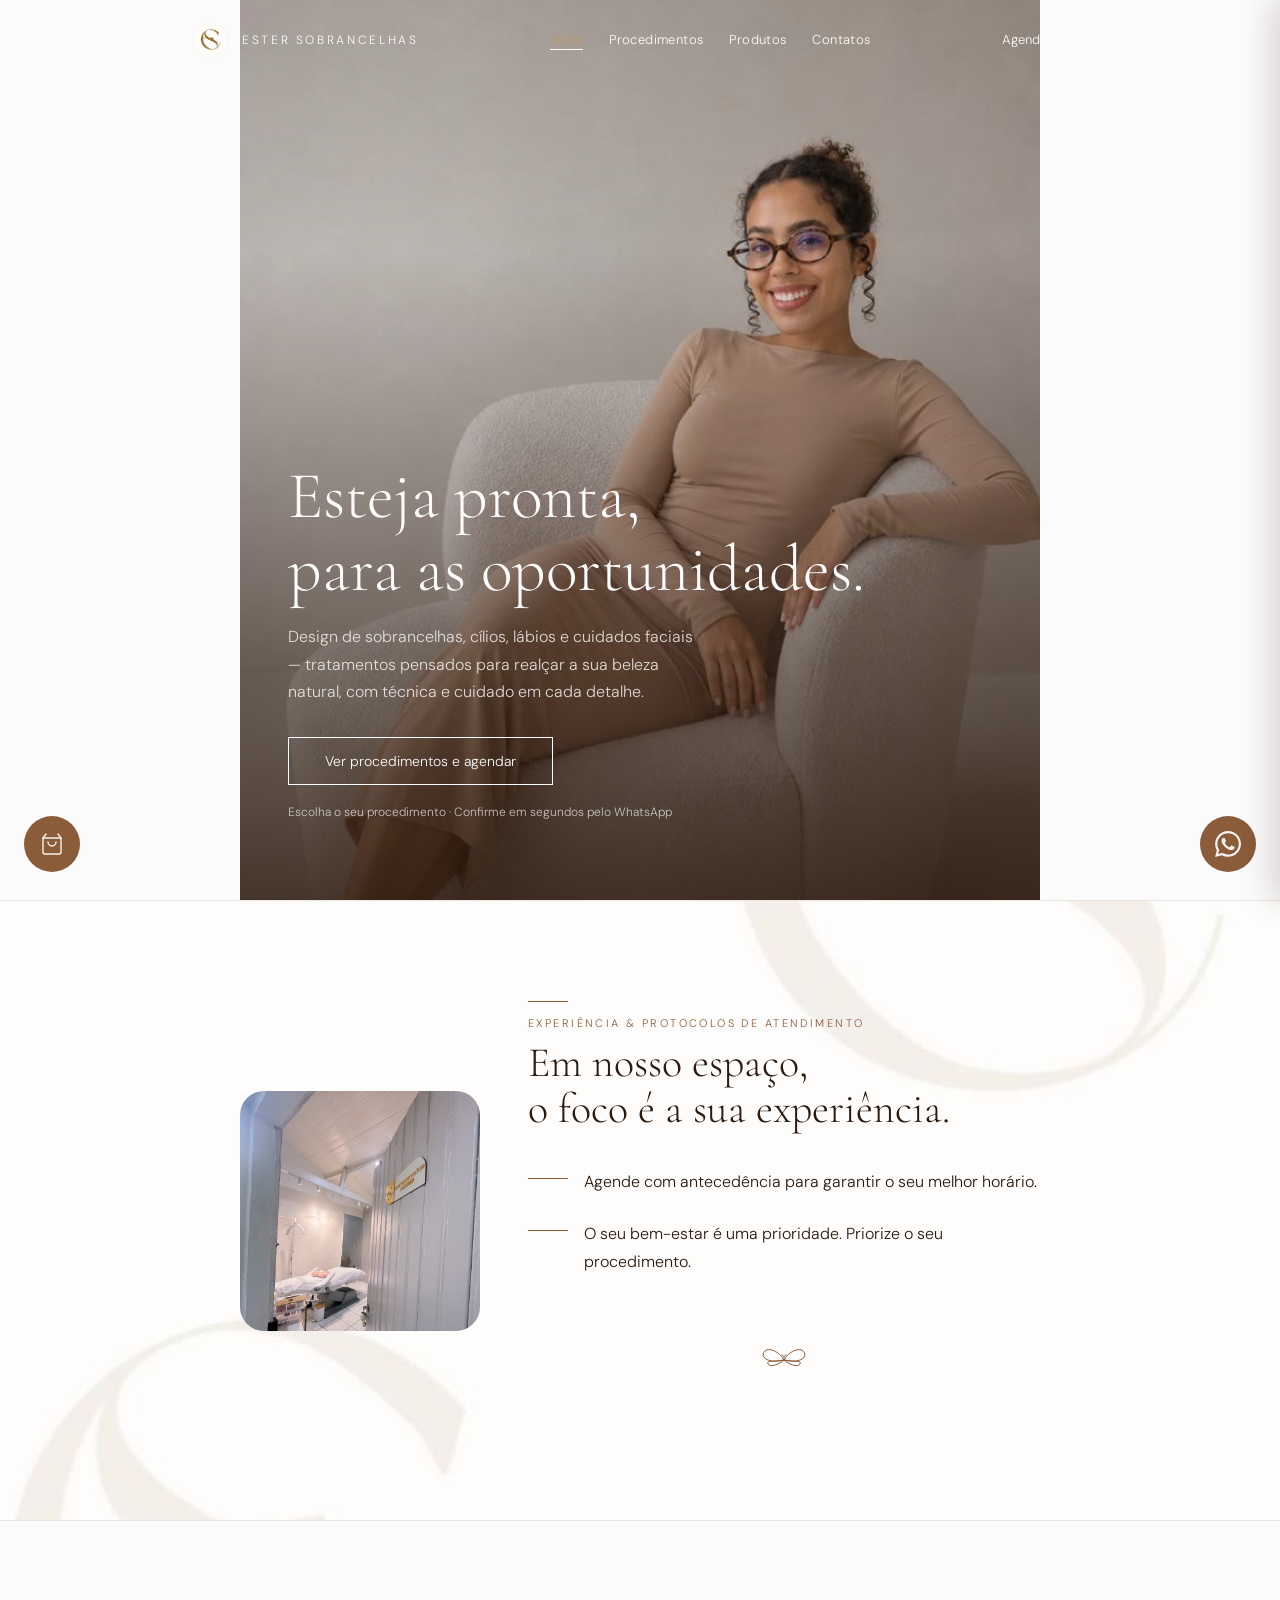
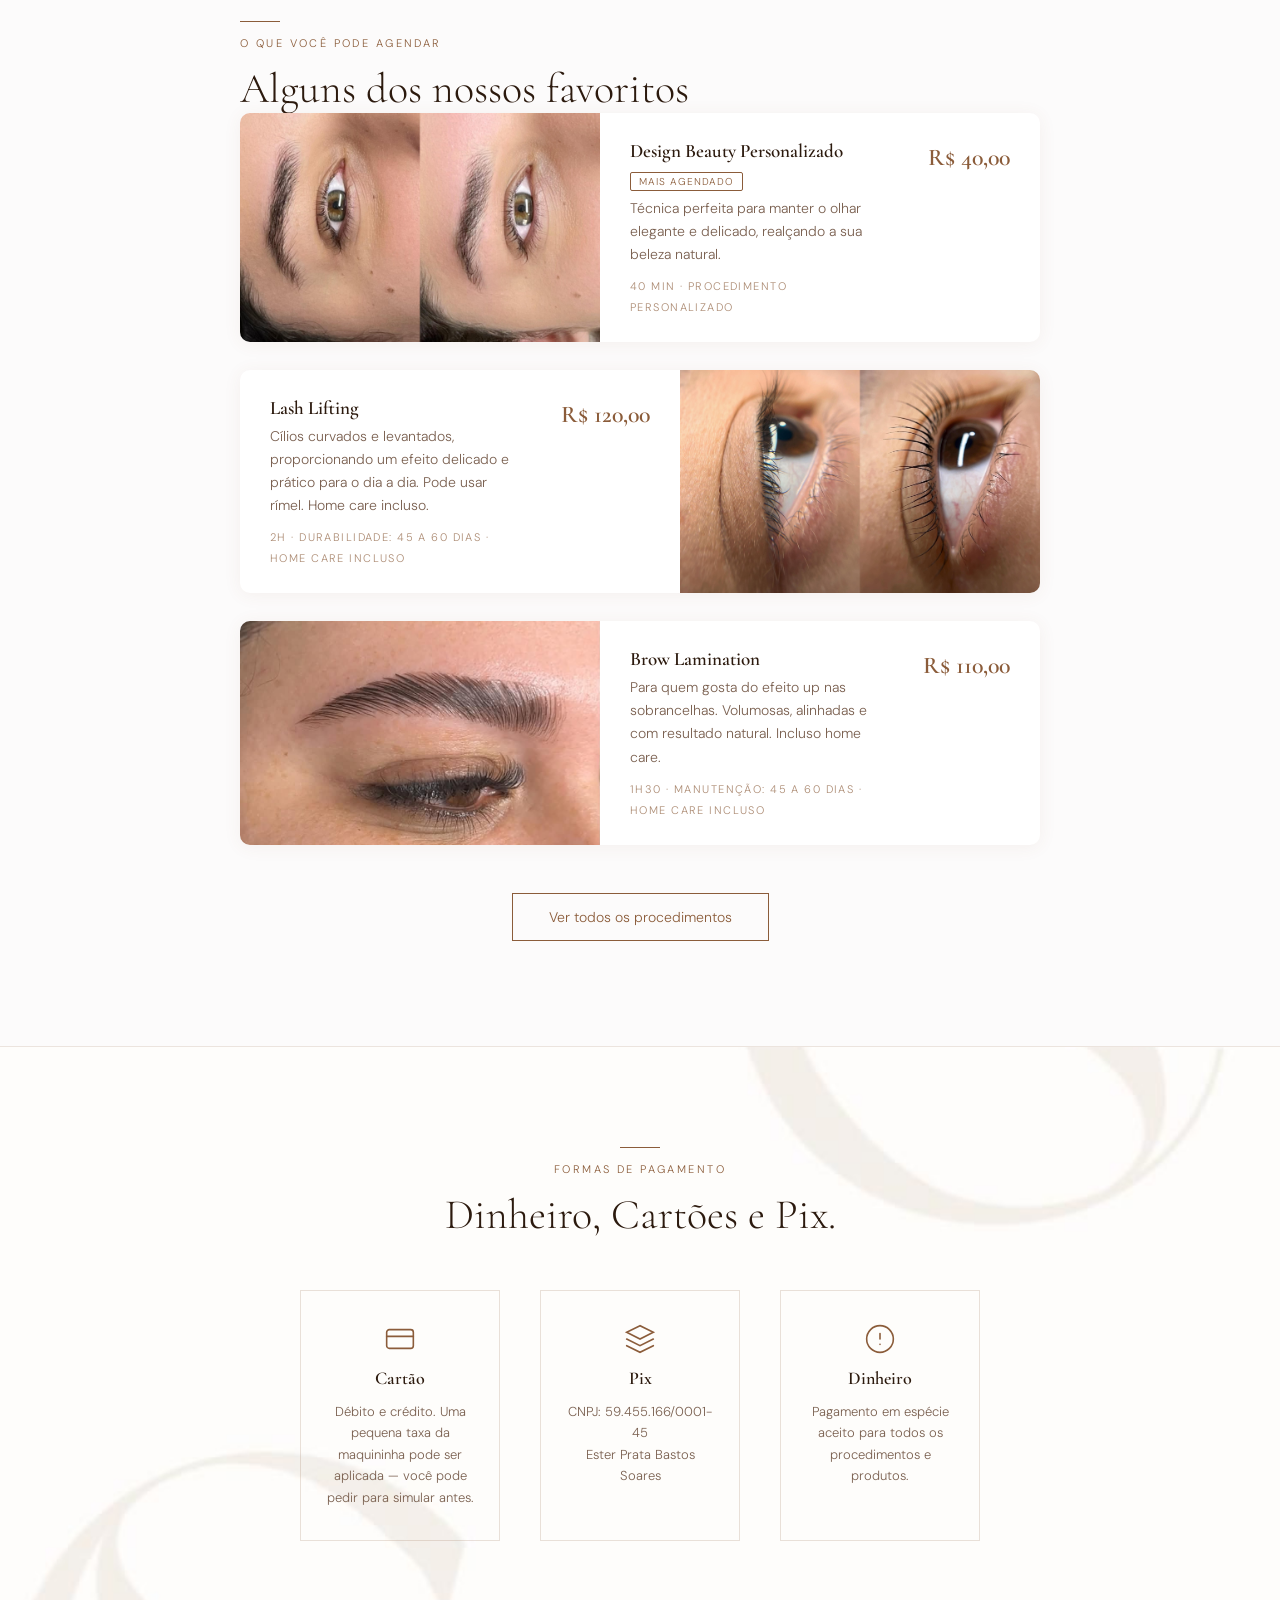
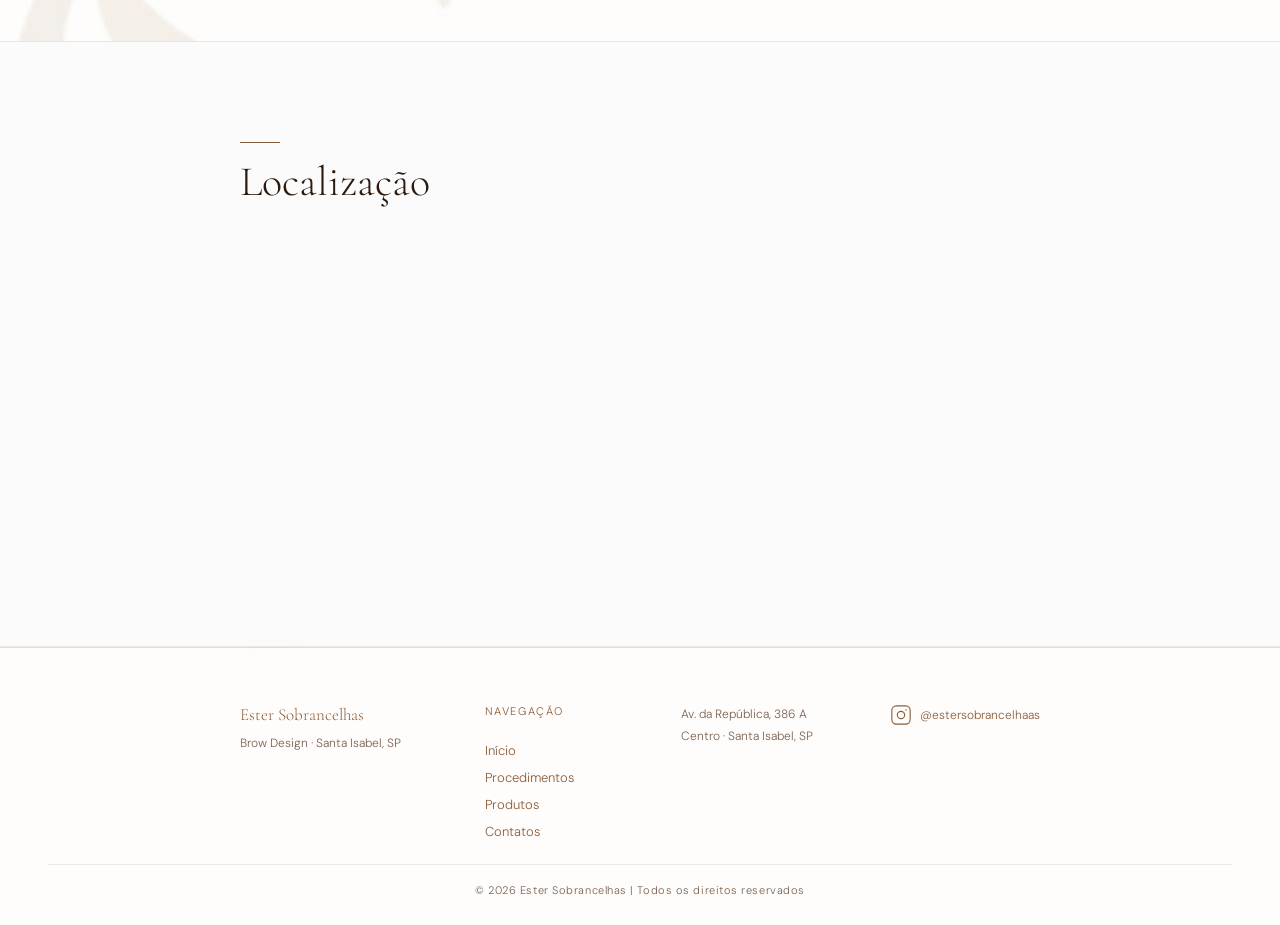
==== commit 9611f07f: "combos" ====
--- a/index.html
+++ b/index.html
@@ -21,15 +21,25 @@
 
   <!-- NAV -->
   <nav id="nav" role="navigation" aria-label="Navegação principal">
-    <a href="index.html" class="nav-brand">
-      <div class="nav-brand-icon"></div>
-    </a>
-    <a href="index.html" class="nav-brand">Ester Sobrancelhas</a>
-    <a href="https://wa.me/5511995281516?text=Ol%C3%A1%2C%20Ester%21%20Encontrei%20seu%20site%20e%20quero%20agendar%20um%20hor%C3%A1rio.%20Pode%20me%20informar%20as%20datas%20dispon%C3%ADveis%3F"
-      class="nav-cta" target="_blank" rel="noopener">Agendar agora</a>
-    <button class="hamburger" aria-label="Abrir menu" id="hamburger-btn">
-      <span></span><span></span><span></span>
-    </button>
+    <div class="nav-brand-group">
+      <a href="index.html" class="nav-brand">
+        <div class="nav-brand-icon"></div>
+      </a>
+      <a href="index.html" class="nav-brand">Ester Sobrancelhas</a>
+    </div>
+    <div class="nav-links">
+      <a href="index.html#hero" class="active" aria-current="page">Início</a>
+      <a href="procedimentos.html">Procedimentos</a>
+      <a href="produtos.html">Produtos</a>
+      <a href="index.html#contatos">Contatos</a>
+    </div>
+    <div class="nav-right">
+      <a href="https://wa.me/5511995281516?text=Ol%C3%A1%2C%20Ester%21%20Encontrei%20seu%20site%20e%20quero%20agendar%20um%20hor%C3%A1rio.%20Pode%20me%20informar%20as%20datas%20dispon%C3%ADveis%3F"
+        class="nav-cta" target="_blank" rel="noopener">Agendar agora</a>
+      <button class="hamburger" aria-label="Abrir menu" id="hamburger-btn">
+        <span></span><span></span><span></span>
+      </button>
+    </div>
   </nav>
 
   <!-- MOBILE MENU -->
@@ -231,6 +241,7 @@
           width="600" height="450" style="border:0;" allowfullscreen="" loading="lazy"
           referrerpolicy="strict-origin-when-cross-origin"></iframe>
       </div>
+    </div>
   </section>
 
   <div class="section-divider"></div>
--- a/style.css
+++ b/style.css
@@ -48,6 +48,36 @@
 .hamburger span { display: block; width: 24px; height: 1px; background: var(--light); transition: background 0.35s ease; }
 #nav.scrolled .hamburger span { background: var(--copper); }
 
+/* NAV — links do desktop (a única navegação entre páginas antes ficava presa dentro do menu
+   mobile, que só abre pelo hamburger — e o hamburger fica escondido no desktop. Resultado:
+   no desktop não existia nenhum jeito de navegar entre as páginas. Isso adiciona uma barra
+   de links visível a partir de 769px, e o hamburger/menu mobile continuam exclusivos do mobile. */
+.nav-brand-group { display: flex; align-items: center; gap: 12px; }
+.nav-links { display: flex; align-items: center; gap: 26px; }
+.nav-links a { font-family: 'DM Sans', sans-serif; font-weight: 300; font-size: 13px; letter-spacing: 0.03em; color: var(--light); text-decoration: none; position: relative; padding-bottom: 2px; white-space: nowrap; transition: color 0.35s ease; }
+.nav-links a::after { content: ''; position: absolute; bottom: 0; left: 0; width: 100%; height: 1px; background: var(--light); transform: scaleX(0); transform-origin: left; transition: transform 0.3s ease, background 0.35s ease; }
+.nav-links a:hover::after, .nav-links a.active::after { transform: scaleX(1); }
+.nav-links a.active { color: var(--gold); }
+#nav.scrolled .nav-links a { color: var(--text); }
+#nav.scrolled .nav-links a::after { background: var(--copper); }
+#nav.scrolled .nav-links a.active { color: var(--copper); }
+.nav-right { display: flex; align-items: center; gap: 28px; }
+
+@media (min-width: 769px) {
+  #nav { max-width: 980px; padding: 20px 40px; }
+}
+
+/* faixa estreita de desktop/tablet — aperta os espaçamentos pra tudo continuar cabendo numa linha só */
+@media (min-width: 769px) and (max-width: 900px) {
+  #nav { padding: 18px 24px; }
+  .nav-brand-group { gap: 8px; }
+  .nav-brand:nth-of-type(2) { font-size: 11px; }
+  .nav-links { gap: 14px; }
+  .nav-links a { font-size: 12px; }
+  .nav-right { gap: 16px; }
+  .nav-cta { font-size: 12px; }
+}
+
 .mobile-menu { position: fixed; inset: 0; background: var(--bg); z-index: 200; display: flex; flex-direction: column; align-items: center; justify-content: center; gap: 36px; transform: translateX(100%); transition: transform 0.4s cubic-bezier(0.77,0,0.175,1); }
 .mobile-menu.open { transform: translateX(0); }
 .mobile-menu a { font-family: 'Cormorant Garamond', serif; font-weight: 300; font-size: 30px; color: var(--text); text-decoration: none; opacity: 0; transform: translateY(16px); transition: opacity 0.3s ease, transform 0.3s ease, color 0.2s; }
@@ -285,6 +315,24 @@
 .service-desc { font-size: 14px; line-height: 1.65; color: var(--muted); margin-bottom: 8px; }
 .service-meta { font-family: 'DM Sans', sans-serif; font-weight: 300; font-size: 11px; letter-spacing: 0.13em; text-transform: uppercase; color: var(--copper); opacity: 0.7; }
 .service-price { font-family: 'Cormorant Garamond', serif; font-weight: 600; font-size: 24px; color: var(--copper); white-space: nowrap; transition: color 0.3s ease; padding-top: 4px; }
+
+/* COMBOS — usam a mesma estrutura .preced-direita/.preced-esquerda dos procedimentos,
+   mas com duas fotos lado a lado (os dois procedimentos que compõem o combo) no lugar de uma só. */
+.combo-photos {
+  width: 45%;
+  flex-shrink: 0;
+  min-height: 180px;
+  display: flex;
+  background-color: var(--bg-alt);
+}
+.combo-photo {
+  flex: 1;
+  background-size: cover;
+  background-position: center;
+  background-color: var(--bg-alt);
+}
+.combo-photo:first-child { border-right: 2px solid #fff; }
+
 .services-cta-strip { background: var(--copper); padding: 60px 48px; text-align: center; }
 .services-cta-strip p { font-family: 'Cormorant Garamond', serif; font-style: italic; font-weight: 300; font-size: 28px; color: var(--light); margin-bottom: 28px; }
 
@@ -489,6 +537,7 @@
   #nav { padding: 16px 20px; }
   .nav-brand:nth-of-type(2) { font-size: 11px; }
   .nav-cta { display: none; }
+  .nav-links { display: none; }
   .hamburger { display: flex; }
   section { padding: 64px 24px; }
   .hero-sub { max-width: 100%; }
@@ -504,18 +553,17 @@
   .step-num { font-size: 32px; left: -48px; width: 40px; text-align: right; }
   .exp-grid { grid-template-columns: 1fr; gap: 32px; }
   .exp-photo { display: flex; justify-content: center; }
-  .photo-wrap-small { width: 100%; max-width: 340px; height: 200px; margin: 0 auto; }
+  .photo-wrap-small { width: 100%; max-width: 340px; height: 340px; margin: 0 auto; }
   .authority-grid { grid-template-columns: 1fr; gap: 40px; }
   .authority-photo-wrap { display: flex; justify-content: center; }
 
   /* PROCEDIMENTOS: foto em cima, texto abaixo, sempre em coluna no mobile */
   .preced-direita, .preced-esquerda { flex-direction: column; max-width: 100%; }
-  .foto1, .foto2, .foto3, .foto4, .foto5, .foto6, .foto7, .foto8 { width: 100%; min-height: 200px; }
+  .foto1, .foto2, .foto3, .foto4, .foto5, .foto6, .foto7, .foto8, .combo-photos { width: 100%; min-height: 200px; }
   .preced-direita .service-info, .preced-esquerda .service-info { width: 100%; padding: 20px; }
   .service-info { flex-direction: column; align-items: flex-start; gap: 12px; }
   .service-left { padding-right: 0; }
   .service-price { align-self: flex-start; }
-
   .produto-item { flex-direction: column; align-items: center; text-align: center; }
   .pagamento-grid { grid-template-columns: 1fr; }
   .footer-inner { grid-template-columns: 1fr 1fr; text-align: center; gap: 28px; }
